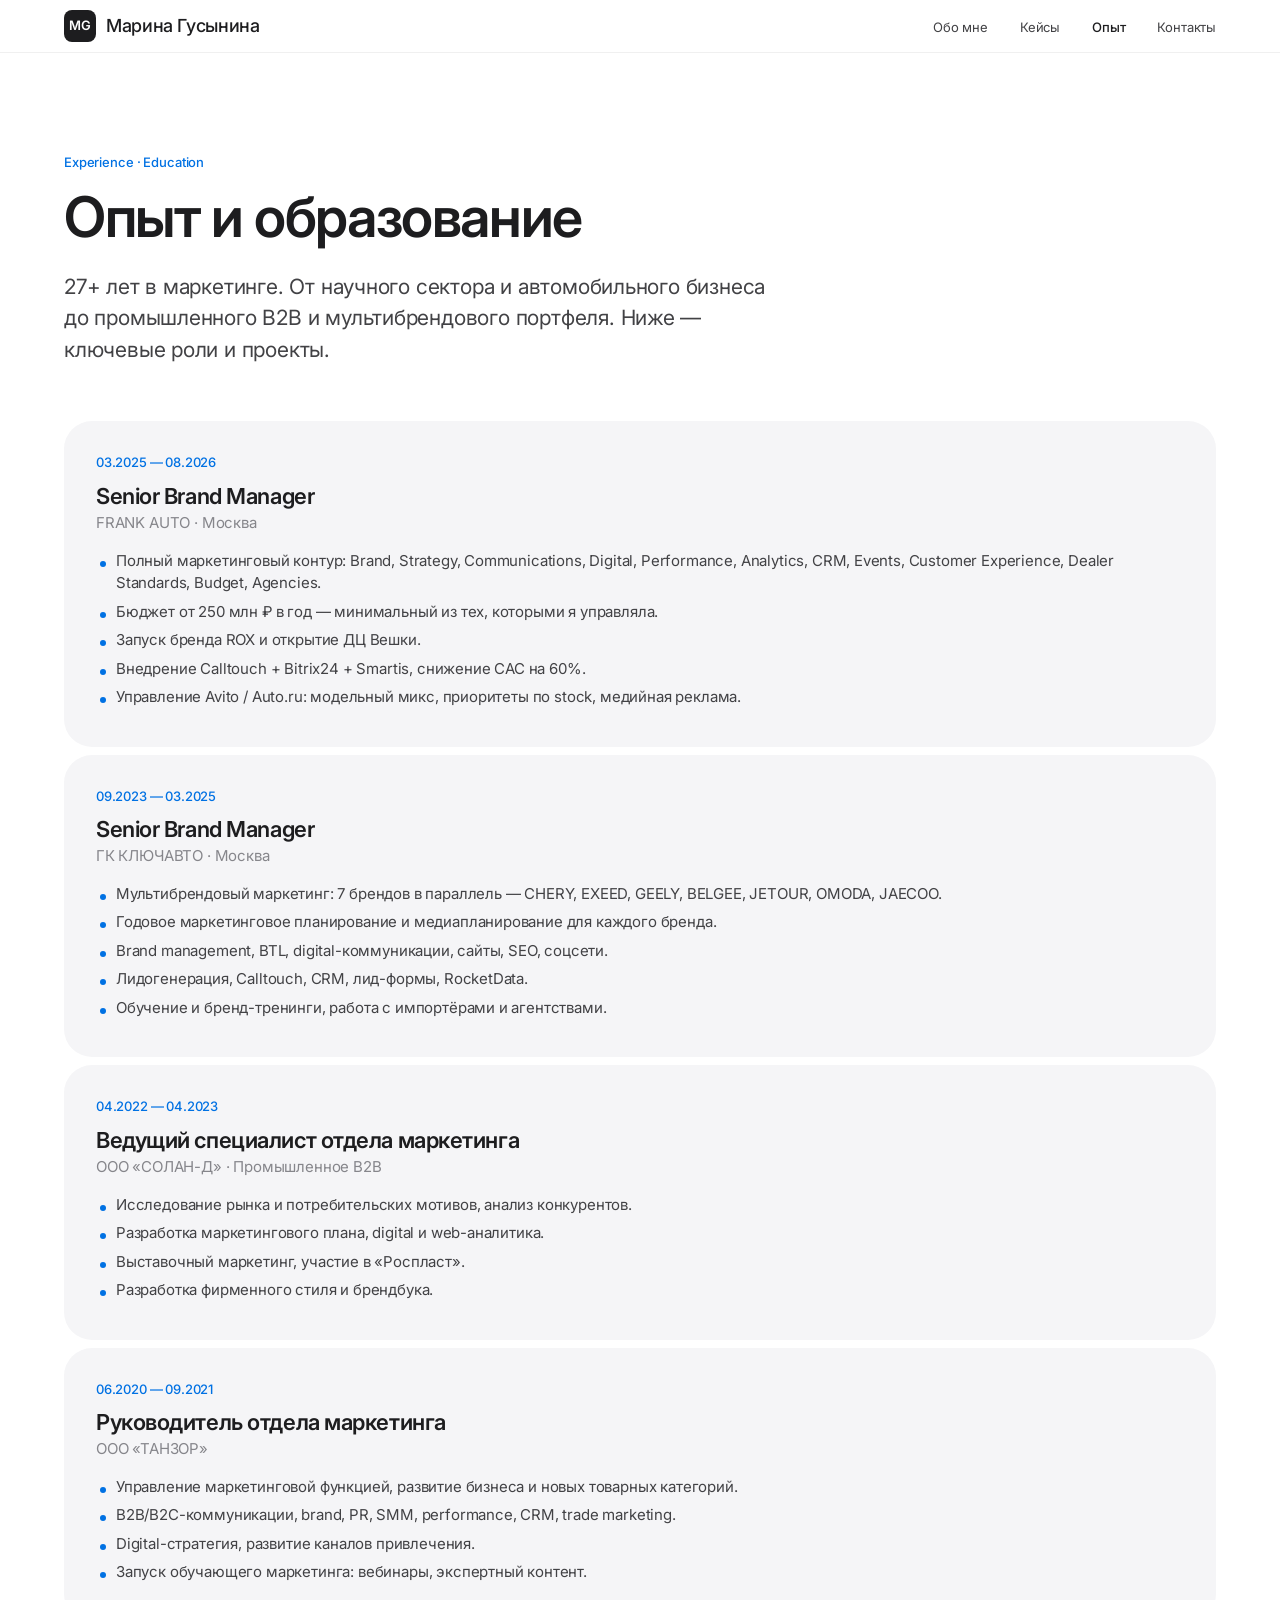
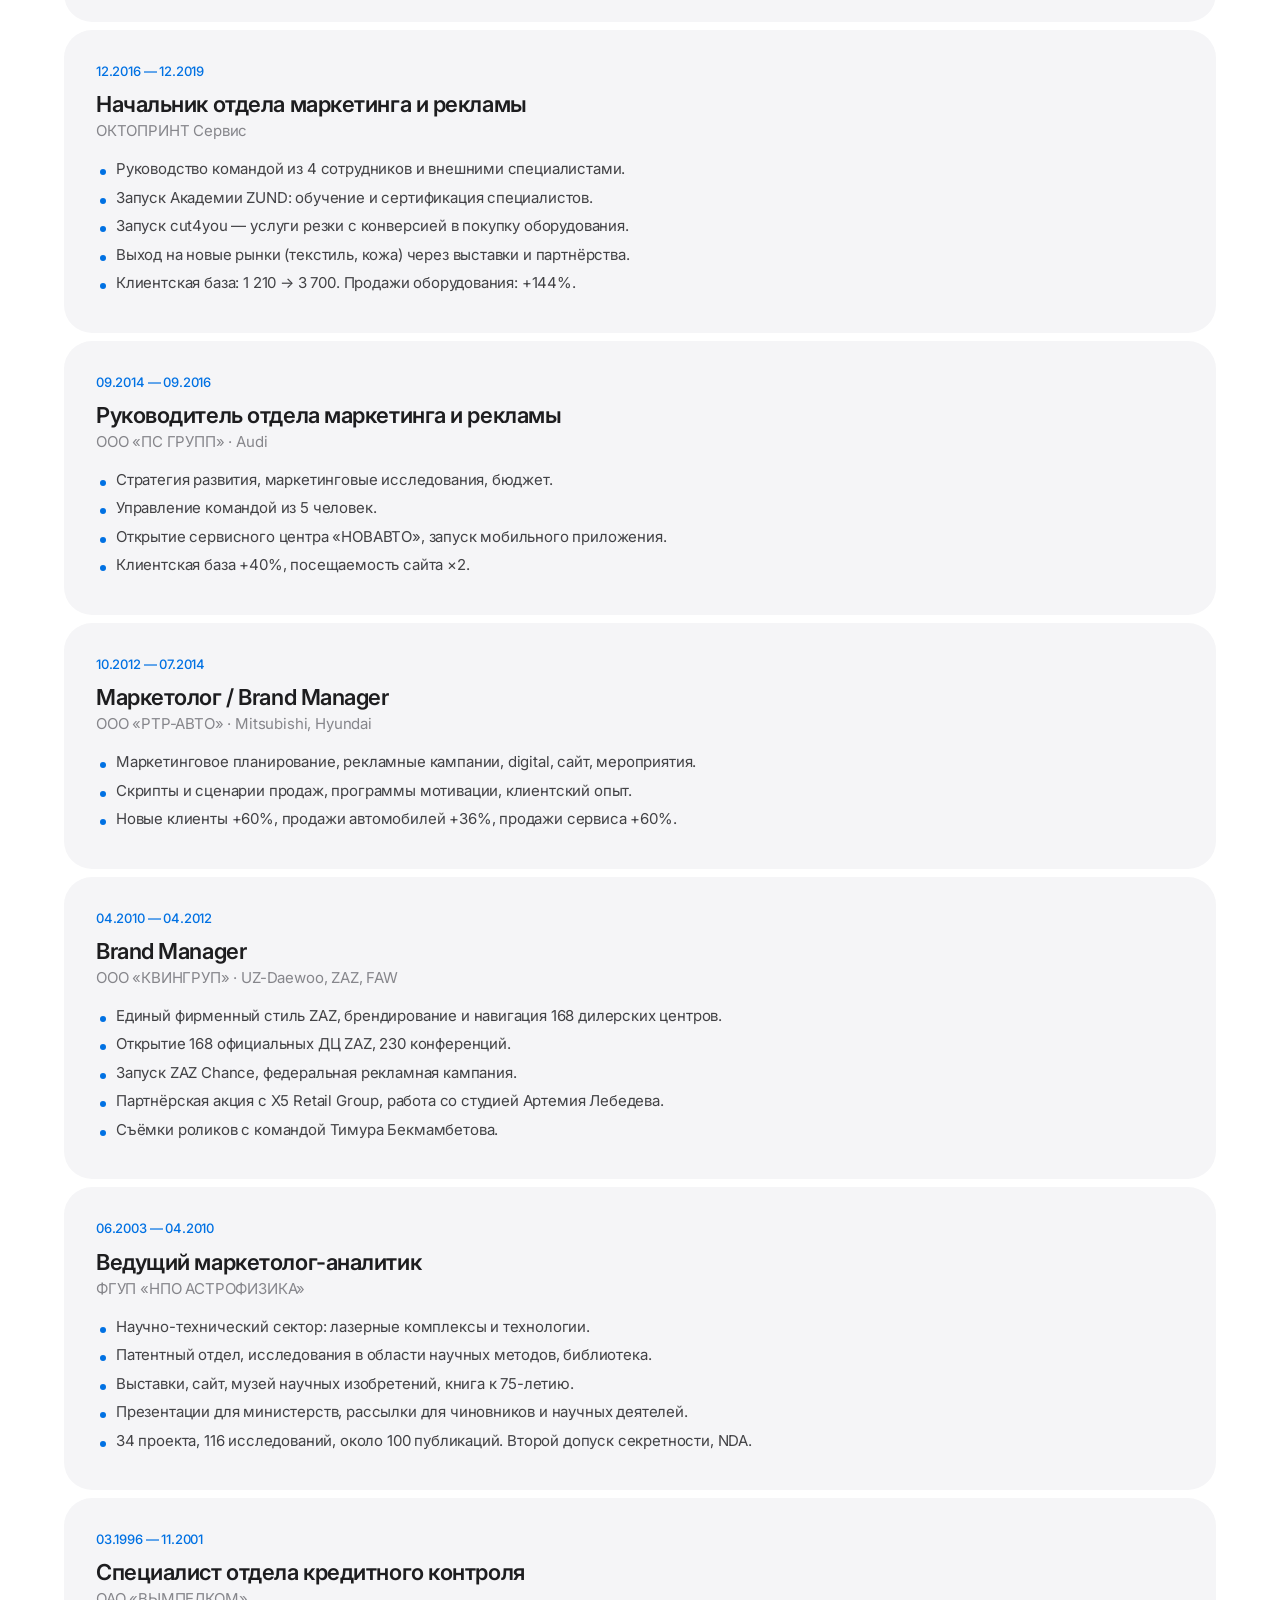
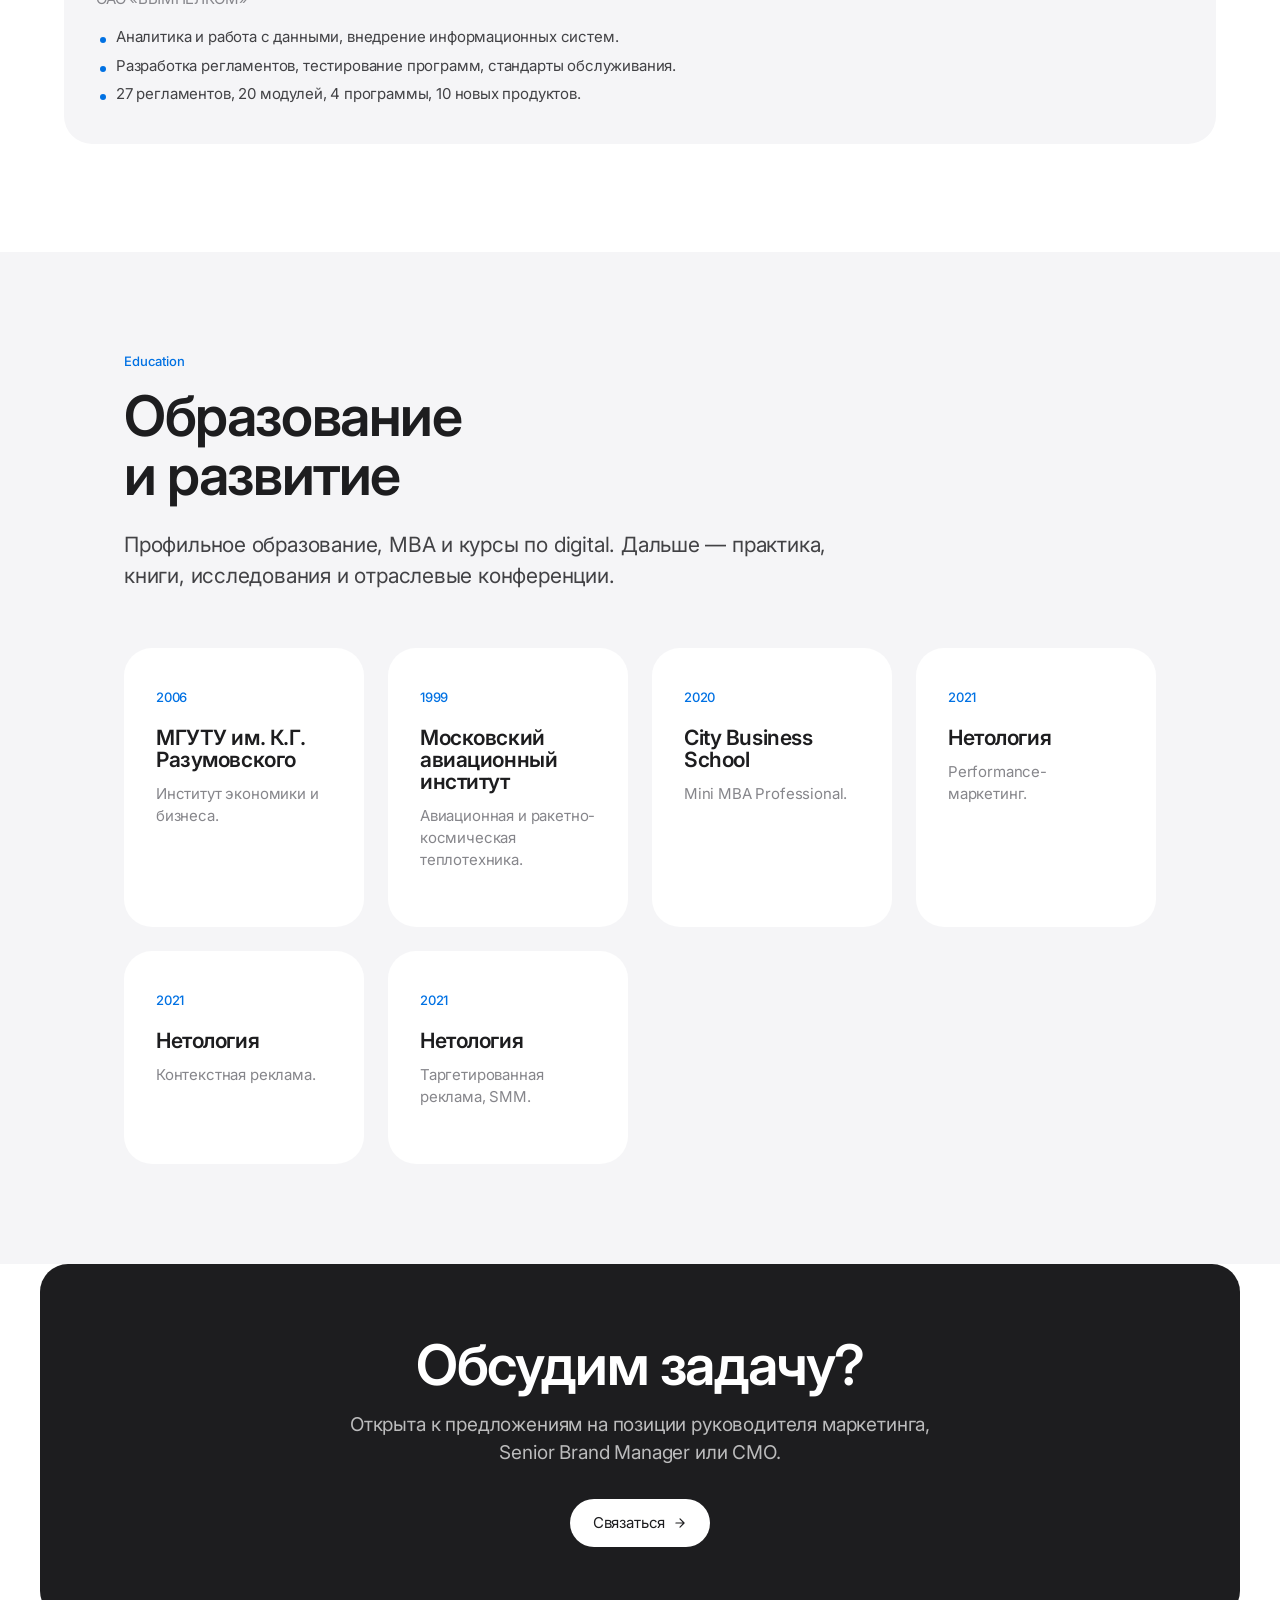
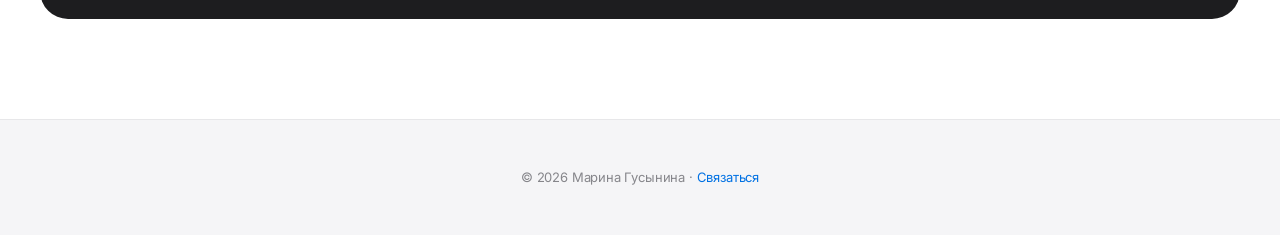
==== about.html @ e2635bc0 "Refactor about.html for improved structure and clarity" ====
<!DOCTYPE html>
<html lang="ru">
<head>
<meta charset="UTF-8">
<meta name="viewport" content="width=device-width, initial-scale=1.0">
<title>Опыт — Марина Гусынина</title>
<meta name="description" content="Опыт и образование Марины Гусыниной: 27+ лет в маркетинге, B2B и B2C, управление бюджетами от 250 млн ₽.">
<link rel="preconnect" href="https://fonts.googleapis.com">
<link rel="preconnect" href="https://fonts.gstatic.com" crossorigin>
<link href="https://fonts.googleapis.com/css2?family=Inter:wght@400;500;600;700&display=swap" rel="stylesheet">
<link rel="stylesheet" href="style.css">
</head>
<body>

<header>
  <nav class="nav">
    <a href="index.html" class="brand">
      <div class="brand-mark">MG</div>
      <div class="brand-name">Марина Гусынина</div>
    </a>
    <button class="burger" aria-label="Меню">
      <span></span><span></span><span></span>
    </button>
    <ul class="nav-links">
      <li><a href="index.html">Обо мне</a></li>
      <li><a href="cases.html">Кейсы</a></li>
      <li><a href="about.html" class="active">Опыт</a></li>
      <li><a href="contacts.html">Контакты</a></li>
    </ul>
  </nav>
</header>

<section class="container-wide">
  <div class="eyebrow">Experience · Education</div>
  <h2>Опыт и образование</h2>
  <p class="lead">27+ лет в маркетинге. От научного сектора и автомобильного бизнеса до промышленного B2B и мультибрендового портфеля. Ниже — ключевые роли и проекты.</p>

  <div class="timeline">

    <div class="job">
      <div class="period">03.2025 — 08.2026</div>
      <h3>Senior Brand Manager</h3>
      <div class="company">FRANK AUTO · Москва</div>
      <ul>
        <li>Полный маркетинговый контур: Brand, Strategy, Communications, Digital, Performance, Analytics, CRM, Events, Customer Experience, Dealer Standards, Budget, Agencies.</li>
        <li>Бюджет от 250 млн ₽ в год — минимальный из тех, которыми я управляла.</li>
        <li>Запуск бренда ROX и открытие ДЦ Вешки.</li>
        <li>Внедрение Calltouch + Bitrix24 + Smartis, снижение CAC на 60%.</li>
        <li>Управление Avito / Auto.ru: модельный микс, приоритеты по stock, медийная реклама.</li>
      </ul>
    </div>

    <div class="job">
      <div class="period">09.2023 — 03.2025</div>
      <h3>Senior Brand Manager</h3>
      <div class="company">ГК КЛЮЧАВТО · Москва</div>
      <ul>
        <li>Мультибрендовый маркетинг: 7 брендов в параллель — CHERY, EXEED, GEELY, BELGEE, JETOUR, OMODA, JAECOO.</li>
        <li>Годовое маркетинговое планирование и медиапланирование для каждого бренда.</li>
        <li>Brand management, BTL, digital-коммуникации, сайты, SEO, соцсети.</li>
        <li>Лидогенерация, Calltouch, CRM, лид-формы, RocketData.</li>
        <li>Обучение и бренд-тренинги, работа с импортёрами и агентствами.</li>
      </ul>
    </div>

    <div class="job">
      <div class="period">04.2022 — 04.2023</div>
      <h3>Ведущий специалист отдела маркетинга</h3>
      <div class="company">ООО «СОЛАН-Д» · Промышленное B2B</div>
      <ul>
        <li>Исследование рынка и потребительских мотивов, анализ конкурентов.</li>
        <li>Разработка маркетингового плана, digital и web-аналитика.</li>
        <li>Выставочный маркетинг, участие в «Роспласт».</li>
        <li>Разработка фирменного стиля и брендбука.</li>
      </ul>
    </div>

    <div class="job">
      <div class="period">06.2020 — 09.2021</div>
      <h3>Руководитель отдела маркетинга</h3>
      <div class="company">ООО «ТАНЗОР»</div>
      <ul>
        <li>Управление маркетинговой функцией, развитие бизнеса и новых товарных категорий.</li>
        <li>B2B/B2C-коммуникации, brand, PR, SMM, performance, CRM, trade marketing.</li>
        <li>Digital-стратегия, развитие каналов привлечения.</li>
        <li>Запуск обучающего маркетинга: вебинары, экспертный контент.</li>
      </ul>
    </div>

    <div class="job">
      <div class="period">12.2016 — 12.2019</div>
      <h3>Начальник отдела маркетинга и рекламы</h3>
      <div class="company">ОКТОПРИНТ Сервис</div>
      <ul>
        <li>Руководство командой из 4 сотрудников и внешними специалистами.</li>
        <li>Запуск Академии ZUND: обучение и сертификация специалистов.</li>
        <li>Запуск cut4you — услуги резки с конверсией в покупку оборудования.</li>
        <li>Выход на новые рынки (текстиль, кожа) через выставки и партнёрства.</li>
        <li>Клиентская база: 1 210 → 3 700. Продажи оборудования: +144%.</li>
      </ul>
    </div>

    <div class="job">
      <div class="period">09.2014 — 09.2016</div>
      <h3>Руководитель отдела маркетинга и рекламы</h3>
      <div class="company">ООО «ПС ГРУПП» · Audi</div>
      <ul>
        <li>Стратегия развития, маркетинговые исследования, бюджет.</li>
        <li>Управление командой из 5 человек.</li>
        <li>Открытие сервисного центра «НОВАВТО», запуск мобильного приложения.</li>
        <li>Клиентская база +40%, посещаемость сайта ×2.</li>
      </ul>
    </div>

    <div class="job">
      <div class="period">10.2012 — 07.2014</div>
      <h3>Маркетолог / Brand Manager</h3>
      <div class="company">ООО «РТР-АВТО» · Mitsubishi, Hyundai</div>
      <ul>
        <li>Маркетинговое планирование, рекламные кампании, digital, сайт, мероприятия.</li>
        <li>Скрипты и сценарии продаж, программы мотивации, клиентский опыт.</li>
        <li>Новые клиенты +60%, продажи автомобилей +36%, продажи сервиса +60%.</li>
      </ul>
    </div>

    <div class="job">
      <div class="period">04.2010 — 04.2012</div>
      <h3>Brand Manager</h3>
      <div class="company">ООО «КВИНГРУП» · UZ-Daewoo, ZAZ, FAW</div>
      <ul>
        <li>Единый фирменный стиль ZAZ, брендирование и навигация 168 дилерских центров.</li>
        <li>Открытие 168 официальных ДЦ ZAZ, 230 конференций.</li>
        <li>Запуск ZAZ Chance, федеральная рекламная кампания.</li>
        <li>Партнёрская акция с X5 Retail Group, работа со студией Артемия Лебедева.</li>
        <li>Съёмки роликов с командой Тимура Бекмамбетова.</li>
      </ul>
    </div>

    <div class="job">
      <div class="period">06.2003 — 04.2010</div>
      <h3>Ведущий маркетолог-аналитик</h3>
      <div class="company">ФГУП «НПО АСТРОФИЗИКА»</div>
      <ul>
        <li>Научно-технический сектор: лазерные комплексы и технологии.</li>
        <li>Патентный отдел, исследования в области научных методов, библиотека.</li>
        <li>Выставки, сайт, музей научных изобретений, книга к 75-летию.</li>
        <li>Презентации для министерств, рассылки для чиновников и научных деятелей.</li>
        <li>34 проекта, 116 исследований, около 100 публикаций. Второй допуск секретности, NDA.</li>
      </ul>
    </div>

    <div class="job">
      <div class="period">03.1996 — 11.2001</div>
      <h3>Специалист отдела кредитного контроля</h3>
      <div class="company">ОАО «ВЫМПЕЛКОМ»</div>
      <ul>
        <li>Аналитика и работа с данными, внедрение информационных систем.</li>
        <li>Разработка регламентов, тестирование программ, стандарты обслуживания.</li>
        <li>27 регламентов, 20 модулей, 4 программы, 10 новых продуктов.</li>
      </ul>
    </div>

  </div>
</section>

<!-- ОБРАЗОВАНИЕ -->
<section class="section-soft">
  <div class="container">
    <div class="eyebrow">Education</div>
    <h2>Образование<br>и развитие</h2>
    <p class="lead">Профильное образование, MBA и курсы по digital. Дальше — практика, книги, исследования и отраслевые конференции.</p>

    <div class="principles" style="margin-top: 56px;">
      <div class="principle">
        <div class="num">2006</div>
        <h3>МГУТУ им. К.Г. Разумовского</h3>
        <p>Институт экономики и бизнеса.</p>
      </div>
      <div class="principle">
        <div class="num">1999</div>
        <h3>Московский авиационный институт</h3>
        <p>Авиационная и ракетно-космическая теплотехника.</p>
      </div>
      <div class="principle">
        <div class="num">2020</div>
        <h3>City Business School</h3>
        <p>Mini MBA Professional.</p>
      </div>
      <div class="principle">
        <div class="num">2021</div>
        <h3>Нетология</h3>
        <p>Performance-маркетинг.</p>
      </div>
      <div class="principle">
        <div class="num">2021</div>
        <h3>Нетология</h3>
        <p>Контекстная реклама.</p>
      </div>
      <div class="principle">
        <div class="num">2021</div>
        <h3>Нетология</h3>
        <p>Таргетированная реклама, SMM.</p>
      </div>
    </div>
  </div>
</section>

<!-- CTA -->
<div style="padding: 0 24px;">
  <div class="cta-banner">
    <h2>Обсудим задачу?</h2>
    <p>Открыта к предложениям на позиции руководителя маркетинга, Senior Brand Manager или CMO.</p>
    <a href="contacts.html" class="btn btn-primary">
      Связаться
      <svg width="14" height="14" viewBox="0 0 24 24" fill="none" stroke="currentColor" stroke-width="2" stroke-linecap="round" stroke-linejoin="round"><path d="M5 12h14M12 5l7 7-7 7"/></svg>
    </a>
  </div>
</div>

<footer style="margin-top: 100px;">
  © 2026 Марина Гусынина · <a href="contacts.html">Связаться</a>
</footer>

<script src="script.js"></script>
</body>
</html>
---- style.css ----
/* ===== RESET ===== */
*, *::before, *::after { margin: 0; padding: 0; box-sizing: border-box; }

:root {
  --bg: #ffffff;
  --bg-soft: #f5f5f7;
  --bg-dark: #1d1d1f;
  --text: #1d1d1f;
  --text-soft: #424245;
  --muted: #86868b;
  --line: #d2d2d7;
  --accent: #0071e3;
  --accent-hover: #0077ed;
  --radius: 18px;
  --radius-lg: 28px;
  --max: 1080px;
  --ease: cubic-bezier(.4, 0, .2, 1);
}

html { scroll-behavior: smooth; scroll-padding-top: 90px; }

body {
  font-family: 'Inter', -apple-system, BlinkMacSystemFont, 'SF Pro Display', 'Helvetica Neue', Arial, sans-serif;
  background: var(--bg);
  color: var(--text);
  line-height: 1.47;
  font-size: 17px;
  -webkit-font-smoothing: antialiased;
  text-rendering: optimizeLegibility;
  letter-spacing: -0.01em;
}

a { color: inherit; text-decoration: none; transition: color .2s var(--ease); }
img { max-width: 100%; display: block; }
button { font: inherit; cursor: pointer; border: none; background: none; color: inherit; }

/* ===== ТИПОГРАФИКА ===== */
h1, h2, h3, h4 { font-weight: 600; line-height: 1.05; letter-spacing: -0.025em; }
h1 { font-size: clamp(48px, 7vw, 96px); font-weight: 600; }
h2 { font-size: clamp(32px, 4.5vw, 56px); font-weight: 600; margin-bottom: 24px; }
h3 { font-size: 24px; font-weight: 600; margin-bottom: 8px; letter-spacing: -0.02em; }
h4 { font-size: 12px; letter-spacing: .12em; text-transform: uppercase; color: var(--accent); font-weight: 500; }

.eyebrow {
  font-size: 13px; letter-spacing: -0.01em;
  color: var(--accent); margin-bottom: 16px; font-weight: 500;
}

.lead {
  font-size: 21px; line-height: 1.5; color: var(--text-soft);
  max-width: 720px; font-weight: 400; letter-spacing: -0.01em;
}

p { color: var(--muted); margin-bottom: 16px; font-size: 17px; }
strong { color: var(--text); font-weight: 600; }

/* ===== ЛЕЙАУТ ===== */
.container { max-width: var(--max); margin: 0 auto; padding: 100px 24px; }
.container-wide { max-width: 1200px; margin: 0 auto; padding: 100px 24px; }

/* ===== HEADER ===== */
header {
  position: sticky; top: 0; z-index: 100;
  background: rgba(255, 255, 255, 0.82);
  backdrop-filter: saturate(180%) blur(20px);
  -webkit-backdrop-filter: saturate(180%) blur(20px);
  border-bottom: 1px solid rgba(0, 0, 0, 0.06);
}
.nav {
  max-width: 1200px; margin: 0 auto;
  padding: 0 24px; height: 52px;
  display: flex; justify-content: space-between; align-items: center;
  gap: 24px;
}
.brand {
  display: flex; align-items: center; gap: 10px;
  font-size: 18px; font-weight: 500; letter-spacing: -0.02em;
}
.brand-mark {
  width: 32px; height: 32px;
  background: var(--text); color: #fff;
  border-radius: 8px;
  display: grid; place-items: center;
  font-size: 13px; font-weight: 600;
}
.brand-name { color: var(--text); }

.nav-links { display: flex; gap: 32px; list-style: none; align-items: center; }
.nav-links a {
  font-size: 13px; font-weight: 400;
  color: var(--text-soft);
  transition: color .2s var(--ease);
}
.nav-links a:hover { color: var(--accent); }
.nav-links a.active { color: var(--text); font-weight: 500; }

.burger { display: none; width: 40px; height: 40px; position: relative; z-index: 110; }
.burger span {
  display: block; position: absolute; left: 10px; right: 10px;
  height: 1.5px; background: var(--text); transition: .3s var(--ease);
}
.burger span:nth-child(1) { top: 15px; }
.burger span:nth-child(2) { top: 21px; }
.burger span:nth-child(3) { top: 27px; }
.burger.open span:nth-child(1) { top: 21px; transform: rotate(45deg); }
.burger.open span:nth-child(2) { opacity: 0; }
.burger.open span:nth-child(3) { top: 21px; transform: rotate(-45deg); }

/* ===== HERO ===== */
.hero {
  padding: 120px 24px 80px;
  max-width: var(--max); margin: 0 auto;
  text-align: center;
}
.hero-tagline {
  font-size: 13px; letter-spacing: -0.01em; color: var(--muted);
  margin-bottom: 32px;
}
.hero h1 { margin-bottom: 32px; letter-spacing: -0.03em; }
.hero h1 .accent { color: var(--accent); }
.hero-role {
  font-size: clamp(19px, 2.2vw, 24px);
  color: var(--text-soft);
  max-width: 720px; margin: 0 auto 48px;
  line-height: 1.42; letter-spacing: -0.015em;
}
.hero-actions {
  display: flex; gap: 20px; flex-wrap: wrap; justify-content: center;
}

/* ===== BUTTONS ===== */
.btn {
  display: inline-flex; align-items: center; gap: 8px;
  padding: 12px 22px;
  font-size: 15px; font-weight: 400;
  border-radius: 980px;
  transition: all .25s var(--ease);
  cursor: pointer;
  border: 1px solid transparent;
}
.btn-primary { background: var(--accent); color: #fff; }
.btn-primary:hover { background: var(--accent-hover); }
.btn-ghost { background: transparent; color: var(--accent); }
.btn-ghost:hover { text-decoration: underline; }
.btn-outline { background: transparent; color: var(--text); border-color: var(--line); }
.btn-outline:hover { border-color: var(--text); }
.btn svg { transition: transform .25s var(--ease); }
.btn:hover svg { transform: translateX(3px); }

/* ===== SECTION ===== */
.section-soft { background: var(--bg-soft); padding: 100px 0; }
.section-soft .container,
.section-soft .container-wide { padding-top: 0; padding-bottom: 0; }

/* ===== STATS ===== */
.stats {
  display: grid;
  grid-template-columns: repeat(auto-fit, minmax(200px, 1fr));
  gap: 24px;
  margin-top: 64px;
}
.stat {
  background: var(--bg-soft);
  border-radius: var(--radius-lg);
  padding: 40px 32px;
  transition: transform .3s var(--ease);
}
.section-soft .stat { background: #ffffff; }
.stat:hover { transform: translateY(-4px); }
.stat .num {
  font-size: clamp(36px, 4.5vw, 52px);
  font-weight: 600;
  color: var(--text);
  letter-spacing: -0.035em;
  line-height: 1;
  margin-bottom: 10px;
}
.stat .num.accent { color: var(--accent); }
.stat .label { font-size: 14px; color: var(--muted); line-height: 1.45; }

/* ===== TAGS ===== */
.tags { display: flex; flex-wrap: wrap; gap: 10px; margin: 40px 0 0; }
.tag {
  font-size: 13px; padding: 8px 16px;
  background: var(--bg-soft);
  border-radius: 980px;
  color: var(--text-soft);
  transition: all .2s var(--ease);
}
.tag:hover { background: var(--text); color: #fff; }

/* ===== CASES ===== */
.cases-grid {
  display: grid;
  grid-template-columns: repeat(auto-fit, minmax(340px, 1fr));
  gap: 28px;
  margin-top: 56px;
}
.case-card {
  background: var(--bg-soft);
  border-radius: var(--radius-lg);
  padding: 40px;
  transition: all .35s var(--ease);
  display: flex; flex-direction: column;
  color: inherit;
}
.case-card:hover {
  transform: translateY(-6px);
  box-shadow: 0 20px 40px rgba(0, 0, 0, 0.08);
}
.case-num {
  font-size: 13px; letter-spacing: -0.01em;
  color: var(--accent); margin-bottom: 16px; font-weight: 500;
}
.case-card h3 { margin-bottom: 12px; font-size: 26px; line-height: 1.2; }
.case-card p { font-size: 16px; margin-bottom: 24px; }
.case-metric {
  margin: 24px 0 0;
  padding-top: 24px;
  border-top: 1px solid rgba(0, 0, 0, 0.08);
}
.case-metric .value {
  font-size: 34px; font-weight: 600;
  color: var(--accent);
  letter-spacing: -0.03em;
  line-height: 1.1;
}
.case-metric .desc { font-size: 14px; color: var(--muted); margin-top: 6px; }

/* ===== GALLERY ===== */
.gallery {
  display: grid;
  grid-template-columns: repeat(auto-fill, minmax(180px, 1fr));
  gap: 12px;
  margin: 24px 0;
}
.gallery img {
  width: 100%; height: 170px; object-fit: cover;
  border-radius: 14px; cursor: pointer;
  transition: all .3s var(--ease);
}
.gallery img:hover { transform: scale(1.02); }
.img-placeholder {
  width: 100%; height: 170px;
  background: rgba(0, 0, 0, 0.04);
  border-radius: 14px;
  display: grid; place-items: center;
  color: var(--muted); font-size: 13px;
  text-align: center; padding: 16px;
}

/* ===== TABLE ===== */
.table-wrap { overflow-x: auto; -webkit-overflow-scrolling: touch; }
table {
  width: 100%; border-collapse: collapse;
  margin: 24px 0; font-size: 15px;
  background: #fff;
  border-radius: 14px;
  overflow: hidden;
}
th, td {
  text-align: left; padding: 16px 20px;
  border-bottom: 1px solid rgba(0, 0, 0, 0.06);
}
th {
  color: var(--text); font-size: 13px; font-weight: 600;
  background: rgba(0, 0, 0, 0.02);
}
td { color: var(--text-soft); }
tr:last-child td { border-bottom: none; }
tr:hover td { background: rgba(0, 113, 227, 0.04); }

/* ===== TIMELINE ===== */
.timeline { margin-top: 56px; }
.job {
  margin-bottom: 8px;
  padding: 32px;
  background: var(--bg-soft);
  border-radius: var(--radius-lg);
  transition: all .3s var(--ease);
}
.job:hover { background: #ebebf0; }
.job .period {
  font-size: 13px; color: var(--accent);
  margin-bottom: 12px; font-weight: 500;
}
.job h3 { font-size: 22px; margin-bottom: 4px; }
.job .company { color: var(--muted); font-size: 15px; margin-bottom: 16px; }
.job ul { list-style: none; }
.job li {
  color: var(--text-soft); font-size: 15px;
  padding-left: 20px; position: relative;
  margin-bottom: 6px; line-height: 1.5;
}
.job li::before {
  content: ''; position: absolute;
  left: 4px; top: 11px;
  width: 6px; height: 6px;
  background: var(--accent); border-radius: 50%;
}

/* ===== PRINCIPLES ===== */
.principles {
  display: grid;
  grid-template-columns: repeat(auto-fit, minmax(240px, 1fr));
  gap: 24px;
  margin-top: 56px;
}
.principle {
  background: var(--bg-soft);
  border-radius: var(--radius-lg);
  padding: 40px 32px;
}
.section-soft .principle { background: #fff; }
.principle .num {
  font-size: 13px; color: var(--accent);
  font-weight: 500; margin-bottom: 20px;
}
.principle h3 { font-size: 21px; margin-bottom: 12px; }
.principle p { font-size: 15px; }

/* ===== CONTACTS ===== */
.contact-grid {
  display: grid;
  grid-template-columns: repeat(auto-fit, minmax(240px, 1fr));
  gap: 20px;
  margin-top: 56px;
}
.contact-card {
  background: var(--bg-soft);
  border-radius: var(--radius-lg);
  padding: 36px;
  transition: all .3s var(--ease);
}
.contact-card:hover { background: #ebebf0; }
.contact-card .label { font-size: 13px; color: var(--muted); margin-bottom: 12px; }
.contact-card .value {
  font-size: 21px; color: var(--text); font-weight: 500;
  letter-spacing: -0.015em;
  word-break: break-word;
}
.contact-card a:hover { color: var(--accent); }

/* ===== CTA ===== */
.cta-banner {
  background: var(--bg-dark);
  color: #fff;
  border-radius: var(--radius-lg);
  padding: 72px 48px;
  text-align: center;
  margin: 0 auto;
  max-width: 1200px;
}
.cta-banner h2 { color: #fff; margin-bottom: 16px; }
.cta-banner p {
  color: rgba(255,255,255,0.7); font-size: 19px;
  margin-bottom: 32px; max-width: 600px;
  margin-left: auto; margin-right: auto;
}
.cta-banner .btn-primary { background: #fff; color: var(--text); }
.cta-banner .btn-primary:hover { background: rgba(255,255,255,0.9); }

/* ===== FOOTER ===== */
footer {
  background: var(--bg-soft);
  padding: 48px 24px;
  text-align: center;
  color: var(--muted);
  font-size: 13px;
  border-top: 1px solid rgba(0,0,0,0.06);
}
footer a { color: var(--accent); }
footer a:hover { text-decoration: underline; }

/* ===== LIGHTBOX ===== */
.lightbox {
  display: none; position: fixed; inset: 0;
  background: rgba(255, 255, 255, 0.96);
  backdrop-filter: blur(20px);
  z-index: 999;
  align-items: center; justify-content: center;
  padding: 60px 40px;
  opacity: 0; transition: opacity .25s var(--ease);
}
.lightbox.open { display: flex; opacity: 1; }
.lightbox img {
  max-width: 100%; max-height: 100%;
  border-radius: 14px;
  box-shadow: 0 30px 60px rgba(0,0,0,0.15);
  animation: lbIn .35s var(--ease);
}
@keyframes lbIn { from { opacity: 0; transform: scale(.96); } to { opacity: 1; transform: none; } }

.lb-close {
  position: absolute; top: 24px; right: 32px;
  font-size: 36px; color: var(--text); cursor: pointer;
  line-height: 1; font-weight: 300;
  width: 48px; height: 48px;
  display: grid; place-items: center;
  border-radius: 50%;
  transition: background .2s;
}
.lb-close:hover { background: rgba(0,0,0,0.06); }

.lb-nav {
  position: absolute; top: 50%; transform: translateY(-50%);
  width: 48px; height: 48px; border-radius: 50%;
  background: rgba(0,0,0,0.05);
  color: var(--text);
  display: grid; place-items: center;
  font-size: 22px; cursor: pointer;
  transition: all .2s;
}
.lb-nav:hover { background: rgba(0,0,0,0.1); }
.lb-prev { left: 24px; }
.lb-next { right: 24px; }

.lb-counter {
  position: absolute; bottom: 24px; left: 50%;
  transform: translateX(-50%);
  color: var(--muted); font-size: 14px;
}

/* ===== BACK TO TOP ===== */
.to-top {
  position: fixed; bottom: 32px; right: 32px;
  width: 48px; height: 48px; border-radius: 50%;
  background: var(--text); color: #fff;
  display: grid; place-items: center;
  opacity: 0; pointer-events: none;
  transition: all .3s var(--ease);
  z-index: 90;
  box-shadow: 0 4px 16px rgba(0,0,0,0.12);
}
.to-top.show { opacity: 1; pointer-events: auto; }
.to-top:hover { transform: translateY(-4px); }

/* ===== ANIMATIONS ===== */
.reveal { opacity: 0; transform: translateY(20px); transition: all .9s var(--ease); }
.reveal.visible { opacity: 1; transform: none; }

/* ===== RESPONSIVE ===== */
@media (max-width: 1024px) {
  .container, .container-wide { padding: 72px 24px; }
  .hero { padding: 96px 24px 64px; }
  .section-soft { padding: 72px 0; }
}

@media (max-width: 768px) {
  .hero { padding-top: 72px; padding-bottom: 48px; }
  .brand-name { display: none; }
  .burger { display: block; }

  .nav-links {
    position: fixed; inset: 0;
    background: rgba(255, 255, 255, 0.98);
    backdrop-filter: blur(20px);
    flex-direction: column; justify-content: center;
    gap: 32px;
    transform: translateX(100%);
    transition: transform .4s var(--ease);
    z-index: 105;
  }
  .nav-links.open { transform: none; }
  .nav-links a { font-size: 22px; }

  .stats { grid-template-columns: 1fr; }
  .stat { padding: 32px 28px; }

  .case-card { padding: 28px; }
  .case-card h3 { font-size: 22px; }
  .gallery { grid-template-columns: repeat(2, 1fr); }
  .gallery img, .img-placeholder { height: 140px; }

  .job { padding: 24px; }
  .job h3 { font-size: 19px; }

  .cta-banner { padding: 48px 28px; border-radius: 20px; }

  .lb-prev { left: 12px; }
  .lb-next { right: 12px; }
  .lb-nav { width: 40px; height: 40px; }
  .to-top { bottom: 20px; right: 20px; width: 44px; height: 44px; }

  .lead { font-size: 19px; }
}

@media (max-width: 480px) {
  .btn { padding: 11px 20px; font-size: 14px; }
  .hero-actions { flex-direction: column; align-items: stretch; }
  .hero-actions .btn { justify-content: center; }
}
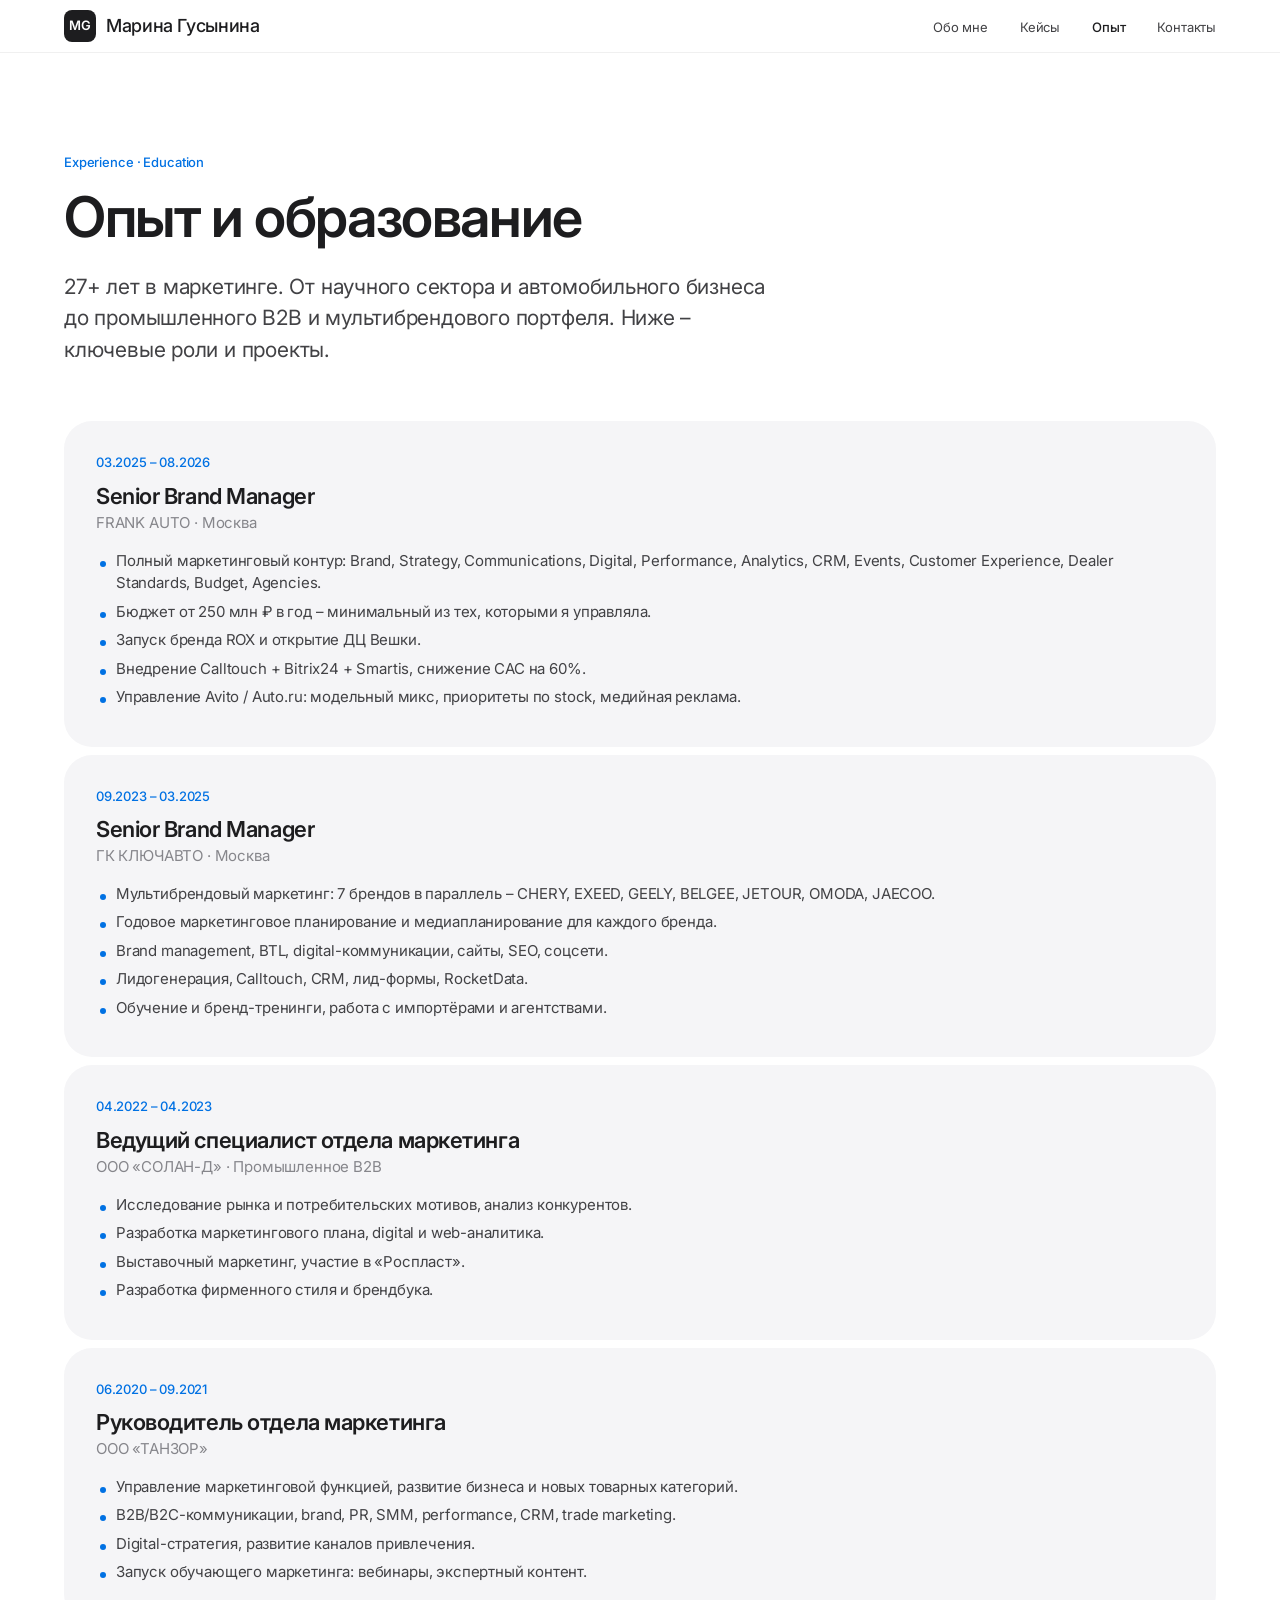
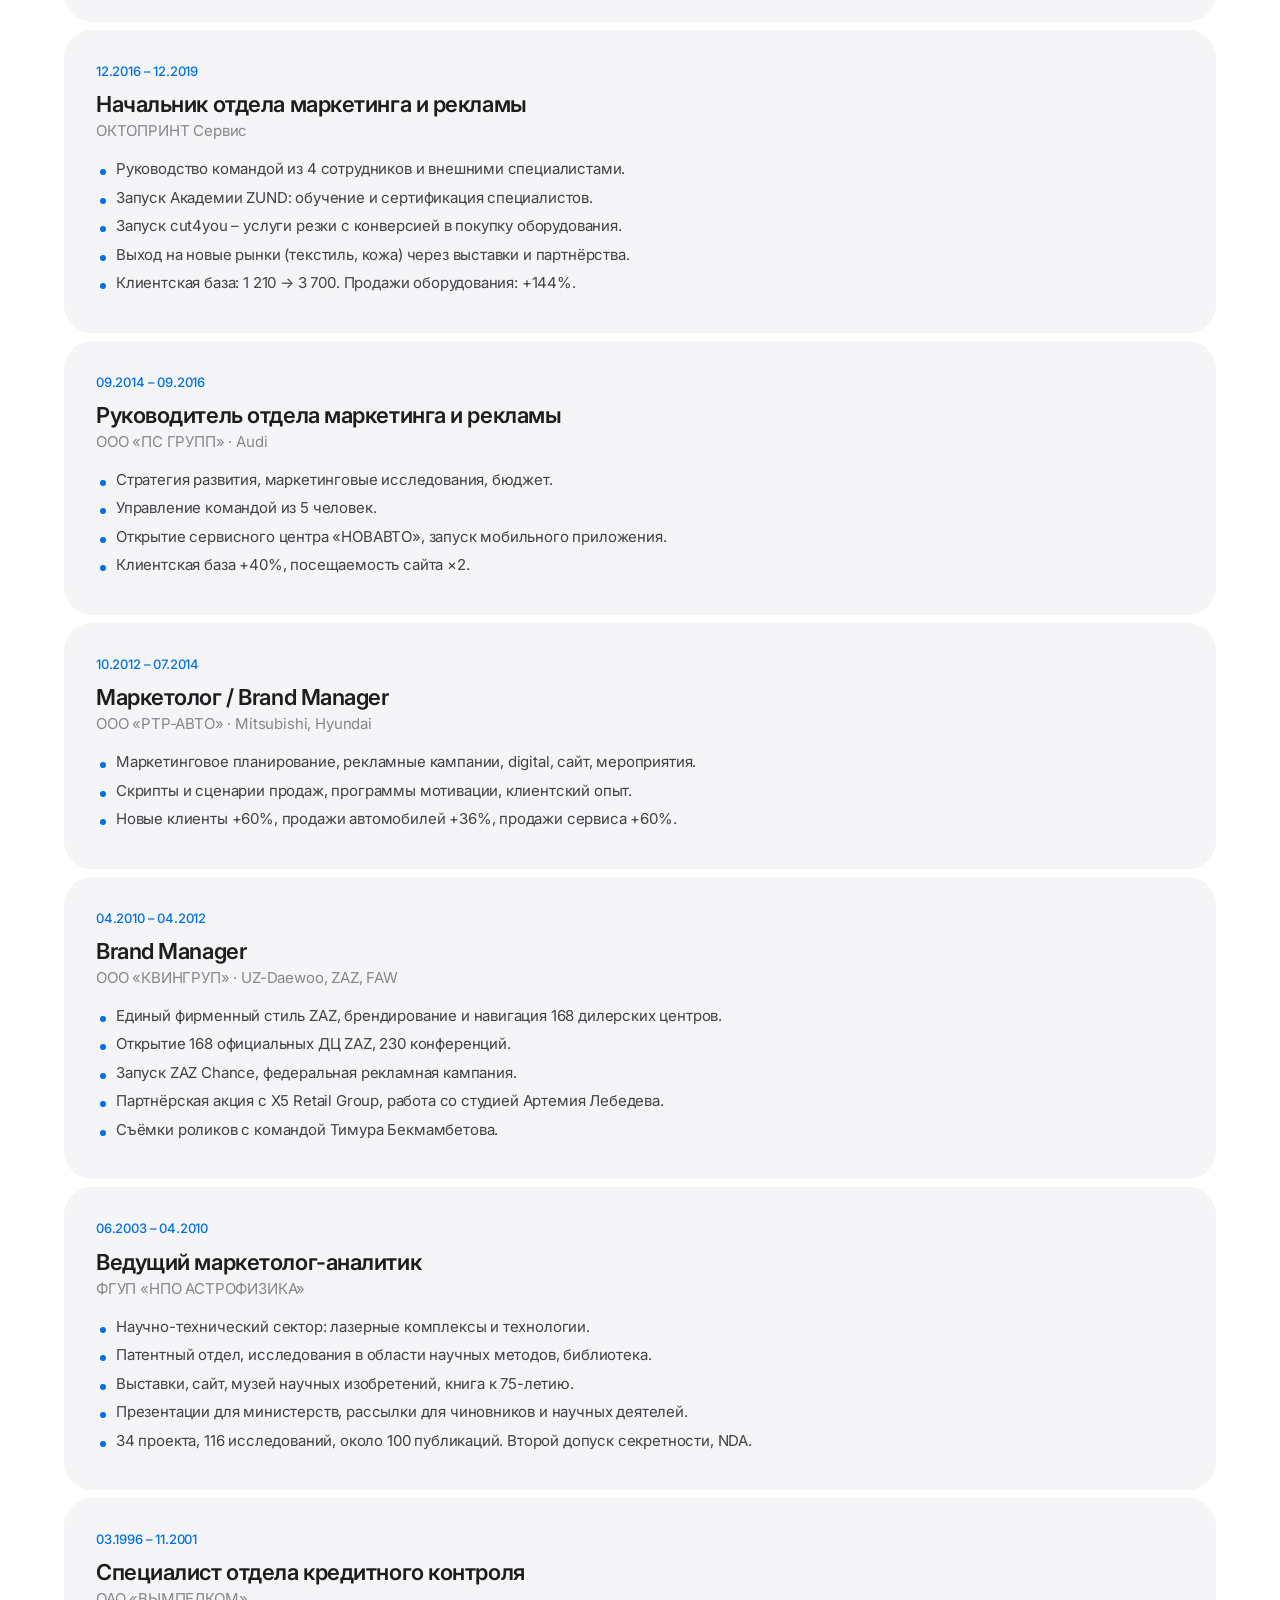
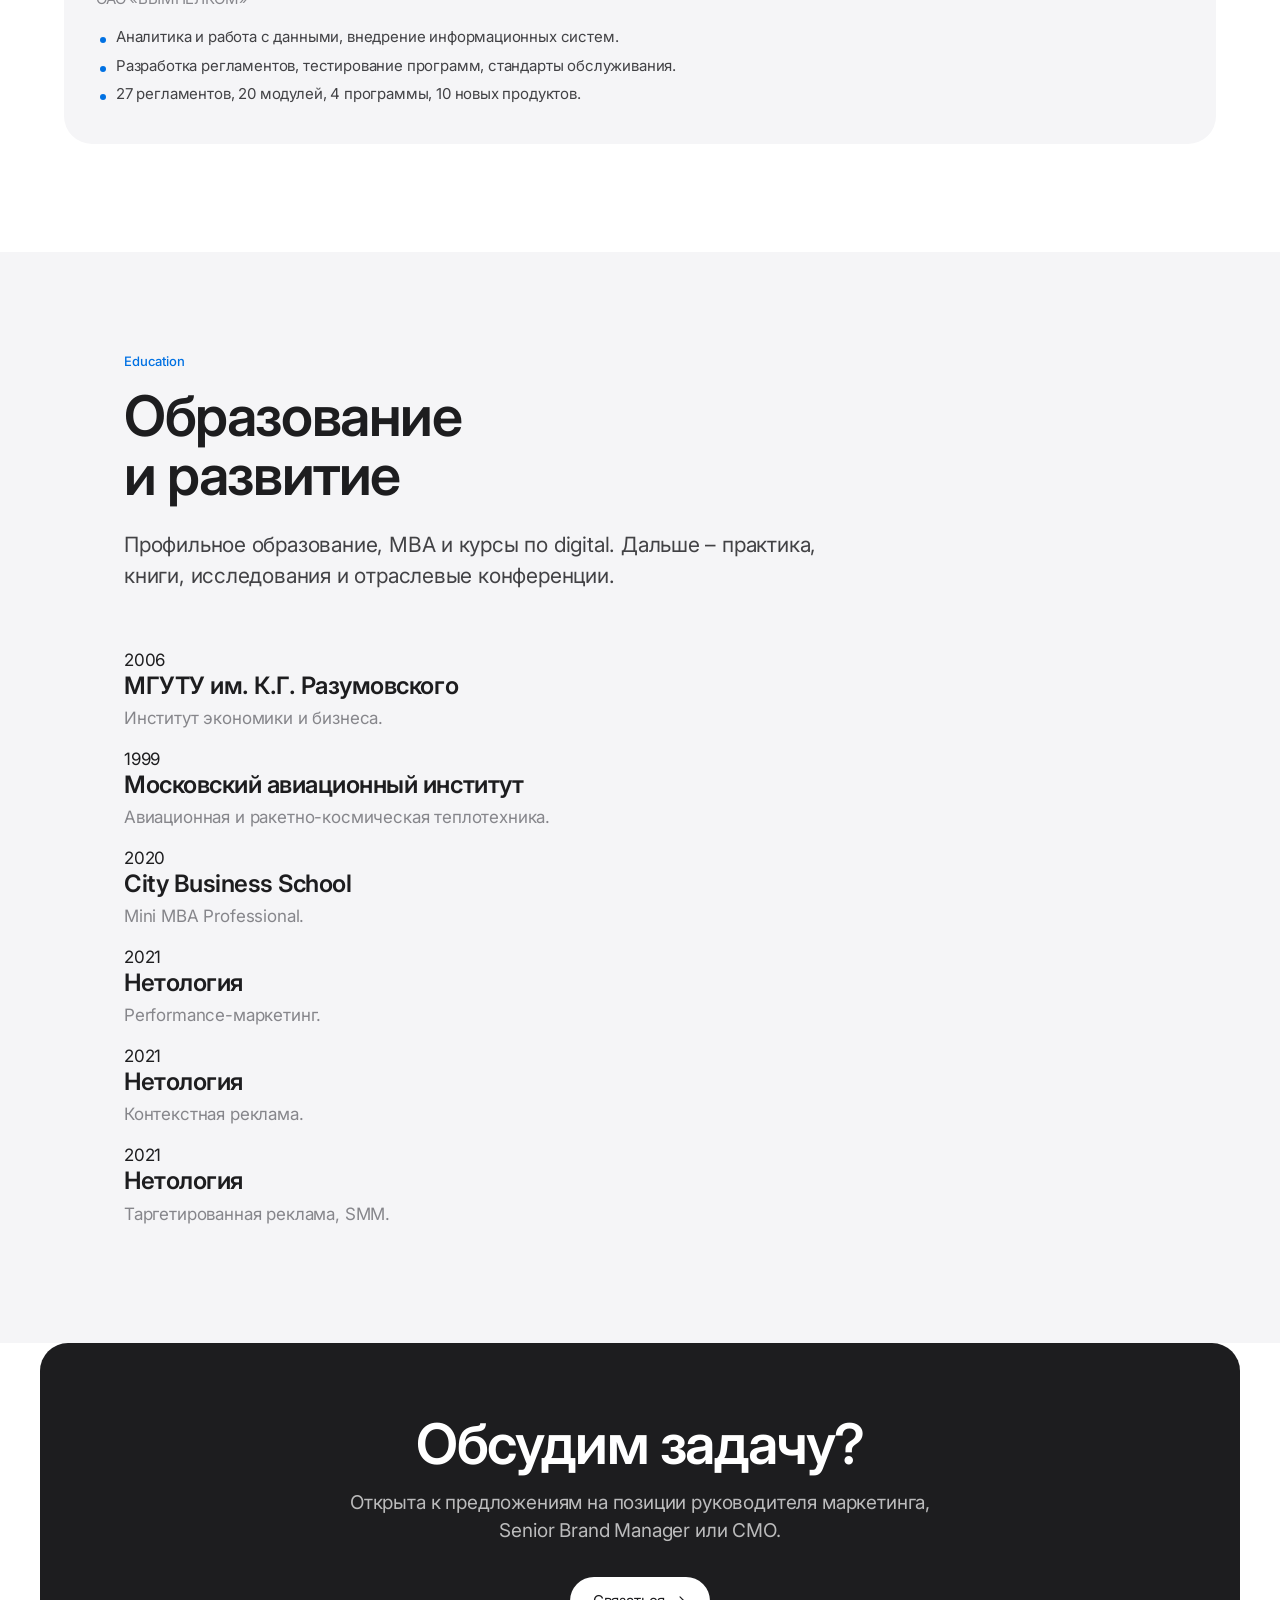
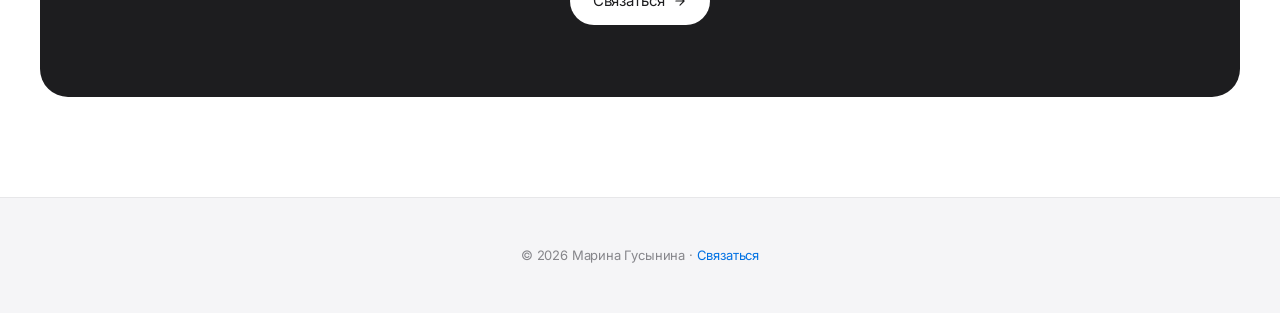
==== commit a1b63789: "Update about.html" ====
--- a/about.html
+++ b/about.html
@@ -3,7 +3,7 @@
 <head>
 <meta charset="UTF-8">
 <meta name="viewport" content="width=device-width, initial-scale=1.0">
-<title>Опыт — Марина Гусынина</title>
+<title>Опыт – Марина Гусынина, Head of Marketing &amp; Brand</title>
 <meta name="description" content="Опыт и образование Марины Гусыниной: 27+ лет в маркетинге, B2B и B2C, управление бюджетами от 250 млн ₽.">
 <link rel="preconnect" href="https://fonts.googleapis.com">
 <link rel="preconnect" href="https://fonts.gstatic.com" crossorigin>
@@ -33,17 +33,17 @@
 <section class="container-wide">
   <div class="eyebrow">Experience · Education</div>
   <h2>Опыт и образование</h2>
-  <p class="lead">27+ лет в маркетинге. От научного сектора и автомобильного бизнеса до промышленного B2B и мультибрендового портфеля. Ниже — ключевые роли и проекты.</p>
+  <p class="lead">27+ лет в маркетинге. От научного сектора и автомобильного бизнеса до промышленного B2B и мультибрендового портфеля. Ниже – ключевые роли и проекты.</p>
 
   <div class="timeline">
 
     <div class="job">
-      <div class="period">03.2025 — 08.2026</div>
+      <div class="period">03.2025 – 08.2026</div>
       <h3>Senior Brand Manager</h3>
       <div class="company">FRANK AUTO · Москва</div>
       <ul>
         <li>Полный маркетинговый контур: Brand, Strategy, Communications, Digital, Performance, Analytics, CRM, Events, Customer Experience, Dealer Standards, Budget, Agencies.</li>
-        <li>Бюджет от 250 млн ₽ в год — минимальный из тех, которыми я управляла.</li>
+        <li>Бюджет от 250 млн ₽ в год – минимальный из тех, которыми я управляла.</li>
         <li>Запуск бренда ROX и открытие ДЦ Вешки.</li>
         <li>Внедрение Calltouch + Bitrix24 + Smartis, снижение CAC на 60%.</li>
         <li>Управление Avito / Auto.ru: модельный микс, приоритеты по stock, медийная реклама.</li>
@@ -51,11 +51,11 @@
     </div>
 
     <div class="job">
-      <div class="period">09.2023 — 03.2025</div>
+      <div class="period">09.2023 – 03.2025</div>
       <h3>Senior Brand Manager</h3>
       <div class="company">ГК КЛЮЧАВТО · Москва</div>
       <ul>
-        <li>Мультибрендовый маркетинг: 7 брендов в параллель — CHERY, EXEED, GEELY, BELGEE, JETOUR, OMODA, JAECOO.</li>
+        <li>Мультибрендовый маркетинг: 7 брендов в параллель – CHERY, EXEED, GEELY, BELGEE, JETOUR, OMODA, JAECOO.</li>
         <li>Годовое маркетинговое планирование и медиапланирование для каждого бренда.</li>
         <li>Brand management, BTL, digital-коммуникации, сайты, SEO, соцсети.</li>
         <li>Лидогенерация, Calltouch, CRM, лид-формы, RocketData.</li>
@@ -64,7 +64,7 @@
     </div>
 
     <div class="job">
-      <div class="period">04.2022 — 04.2023</div>
+      <div class="period">04.2022 – 04.2023</div>
       <h3>Ведущий специалист отдела маркетинга</h3>
       <div class="company">ООО «СОЛАН-Д» · Промышленное B2B</div>
       <ul>
@@ -76,7 +76,7 @@
     </div>
 
     <div class="job">
-      <div class="period">06.2020 — 09.2021</div>
+      <div class="period">06.2020 – 09.2021</div>
       <h3>Руководитель отдела маркетинга</h3>
       <div class="company">ООО «ТАНЗОР»</div>
       <ul>
@@ -88,20 +88,20 @@
     </div>
 
     <div class="job">
-      <div class="period">12.2016 — 12.2019</div>
+      <div class="period">12.2016 – 12.2019</div>
       <h3>Начальник отдела маркетинга и рекламы</h3>
       <div class="company">ОКТОПРИНТ Сервис</div>
       <ul>
         <li>Руководство командой из 4 сотрудников и внешними специалистами.</li>
         <li>Запуск Академии ZUND: обучение и сертификация специалистов.</li>
-        <li>Запуск cut4you — услуги резки с конверсией в покупку оборудования.</li>
+        <li>Запуск cut4you – услуги резки с конверсией в покупку оборудования.</li>
         <li>Выход на новые рынки (текстиль, кожа) через выставки и партнёрства.</li>
         <li>Клиентская база: 1 210 → 3 700. Продажи оборудования: +144%.</li>
       </ul>
     </div>
 
     <div class="job">
-      <div class="period">09.2014 — 09.2016</div>
+      <div class="period">09.2014 – 09.2016</div>
       <h3>Руководитель отдела маркетинга и рекламы</h3>
       <div class="company">ООО «ПС ГРУПП» · Audi</div>
       <ul>
@@ -113,7 +113,7 @@
     </div>
 
     <div class="job">
-      <div class="period">10.2012 — 07.2014</div>
+      <div class="period">10.2012 – 07.2014</div>
       <h3>Маркетолог / Brand Manager</h3>
       <div class="company">ООО «РТР-АВТО» · Mitsubishi, Hyundai</div>
       <ul>
@@ -124,7 +124,7 @@
     </div>
 
     <div class="job">
-      <div class="period">04.2010 — 04.2012</div>
+      <div class="period">04.2010 – 04.2012</div>
       <h3>Brand Manager</h3>
       <div class="company">ООО «КВИНГРУП» · UZ-Daewoo, ZAZ, FAW</div>
       <ul>
@@ -137,7 +137,7 @@
     </div>
 
     <div class="job">
-      <div class="period">06.2003 — 04.2010</div>
+      <div class="period">06.2003 – 04.2010</div>
       <h3>Ведущий маркетолог-аналитик</h3>
       <div class="company">ФГУП «НПО АСТРОФИЗИКА»</div>
       <ul>
@@ -150,7 +150,7 @@
     </div>
 
     <div class="job">
-      <div class="period">03.1996 — 11.2001</div>
+      <div class="period">03.1996 – 11.2001</div>
       <h3>Специалист отдела кредитного контроля</h3>
       <div class="company">ОАО «ВЫМПЕЛКОМ»</div>
       <ul>
@@ -168,7 +168,7 @@
   <div class="container">
     <div class="eyebrow">Education</div>
     <h2>Образование<br>и развитие</h2>
-    <p class="lead">Профильное образование, MBA и курсы по digital. Дальше — практика, книги, исследования и отраслевые конференции.</p>
+    <p class="lead">Профильное образование, MBA и курсы по digital. Дальше – практика, книги, исследования и отраслевые конференции.</p>
 
     <div class="principles" style="margin-top: 56px;">
       <div class="principle">
--- a/style.css
+++ b/style.css
@@ -108,25 +108,98 @@
 
 /* ===== HERO ===== */
 .hero {
-  padding: 120px 24px 80px;
-  max-width: var(--max); margin: 0 auto;
-  text-align: center;
-}
+  padding: 100px 24px 80px;
+  max-width: var(--max);
+  margin: 0 auto;
+}
+
+.hero-inner {
+  display: grid;
+  grid-template-columns: 350px 1fr;
+  gap: 64px;
+  align-items: center;
+  margin-bottom: 64px;
+}
+
+.hero-photo img {
+  width: 350px;
+  height: 450px;
+  object-fit: cover;
+  object-position: center top;
+  border-radius: var(--radius-lg);
+  display: block;
+  background: var(--bg-soft);
+}
+
+.hero-content { max-width: 100%; }
+
 .hero-tagline {
-  font-size: 13px; letter-spacing: -0.01em; color: var(--muted);
-  margin-bottom: 32px;
-}
-.hero h1 { margin-bottom: 32px; letter-spacing: -0.03em; }
-.hero h1 .accent { color: var(--accent); }
+  font-size: 13px;
+  letter-spacing: -0.01em;
+  color: var(--muted);
+  margin-bottom: 24px;
+}
+
+.hero h1 {
+  margin-bottom: 24px;
+  letter-spacing: -0.03em;
+}
+
 .hero-role {
-  font-size: clamp(19px, 2.2vw, 24px);
+  font-size: clamp(17px, 1.7vw, 20px);
   color: var(--text-soft);
-  max-width: 720px; margin: 0 auto 48px;
-  line-height: 1.42; letter-spacing: -0.015em;
-}
+  max-width: 620px;
+  margin: 0 0 20px;
+  line-height: 1.5;
+  letter-spacing: -0.015em;
+}
+
+.hero-role-title {
+  color: var(--accent);
+  font-weight: 600;
+}
+
+.hero-slogan {
+  font-size: clamp(20px, 2.2vw, 26px);
+  font-weight: 600;
+  color: var(--text);
+  letter-spacing: -0.025em;
+  line-height: 1.2;
+  margin: 0 0 32px;
+  max-width: 620px;
+}
+
 .hero-actions {
-  display: flex; gap: 20px; flex-wrap: wrap; justify-content: center;
-}
+  display: flex;
+  gap: 16px;
+  flex-wrap: wrap;
+}
+
+/* ===== STATS ===== */
+.stats {
+  display: grid;
+  grid-template-columns: repeat(3, 1fr);
+  gap: 20px;
+  margin-top: 64px;
+}
+.stat {
+  background: var(--bg-soft);
+  border-radius: var(--radius-lg);
+  padding: 32px 28px;
+  transition: transform .3s var(--ease);
+}
+.section-soft .stat { background: #ffffff; }
+.stat:hover { transform: translateY(-4px); }
+.stat .num {
+  font-size: clamp(28px, 3.2vw, 40px);
+  font-weight: 600;
+  color: var(--text);
+  letter-spacing: -0.035em;
+  line-height: 1.1;
+  margin-bottom: 10px;
+}
+.stat .num.accent { color: var(--accent); }
+.stat .label { font-size: 14px; color: var(--muted); line-height: 1.45; }
 
 /* ===== BUTTONS ===== */
 .btn {
@@ -152,31 +225,50 @@
 .section-soft .container,
 .section-soft .container-wide { padding-top: 0; padding-bottom: 0; }
 
-/* ===== STATS ===== */
-.stats {
-  display: grid;
-  grid-template-columns: repeat(auto-fit, minmax(200px, 1fr));
-  gap: 24px;
-  margin-top: 64px;
-}
-.stat {
-  background: var(--bg-soft);
-  border-radius: var(--radius-lg);
-  padding: 40px 32px;
+/* ===== ABOUT ===== */
+.about-lead {
+  font-size: clamp(19px, 2vw, 24px);
+  line-height: 1.4;
+  letter-spacing: -0.015em;
+  color: var(--text);
+  max-width: 820px;
+  margin: 32px 0 24px;
+}
+.about-lead strong { font-weight: 600; color: var(--text); }
+.about-text {
+  font-size: 17px;
+  line-height: 1.6;
+  color: var(--text-soft);
+  max-width: 820px;
+  margin: 0 0 20px;
+}
+.about-cards {
+  display: grid;
+  grid-template-columns: repeat(4, 1fr);
+  gap: 16px;
+  margin: 48px 0 0;
+}
+.about-card {
+  background: #fff;
+  border-radius: var(--radius);
+  padding: 28px 24px;
   transition: transform .3s var(--ease);
 }
-.section-soft .stat { background: #ffffff; }
-.stat:hover { transform: translateY(-4px); }
-.stat .num {
-  font-size: clamp(36px, 4.5vw, 52px);
+.about-card:hover { transform: translateY(-4px); }
+.about-card h3 {
+  font-size: 18px;
   font-weight: 600;
   color: var(--text);
-  letter-spacing: -0.035em;
-  line-height: 1;
-  margin-bottom: 10px;
-}
-.stat .num.accent { color: var(--accent); }
-.stat .label { font-size: 14px; color: var(--muted); line-height: 1.45; }
+  margin-bottom: 8px;
+  letter-spacing: -0.015em;
+  line-height: 1.2;
+}
+.about-card p {
+  font-size: 14px;
+  color: var(--muted);
+  margin: 0;
+  line-height: 1.5;
+}
 
 /* ===== TAGS ===== */
 .tags { display: flex; flex-wrap: wrap; gap: 10px; margin: 40px 0 0; }
@@ -189,6 +281,111 @@
 }
 .tag:hover { background: var(--text); color: #fff; }
 
+/* ===== METHOD STEPS ===== */
+.method-steps {
+  display: grid;
+  grid-template-columns: repeat(auto-fit, minmax(200px, 1fr));
+  gap: 20px;
+  margin-top: 56px;
+}
+.method-step {
+  background: var(--bg-soft);
+  border-radius: var(--radius-lg);
+  padding: 32px 28px;
+  transition: transform .3s var(--ease);
+}
+.method-step:hover { transform: translateY(-4px); }
+.method-num {
+  font-size: 13px;
+  color: var(--accent);
+  font-weight: 600;
+  margin-bottom: 16px;
+  letter-spacing: -0.01em;
+}
+.method-step h3 {
+  font-size: 20px;
+  margin-bottom: 10px;
+  line-height: 1.2;
+}
+.method-step p {
+  font-size: 15px;
+  color: var(--muted);
+  margin: 0;
+  line-height: 1.5;
+}
+.method-quote {
+  font-size: clamp(22px, 2.6vw, 32px);
+  line-height: 1.3;
+  letter-spacing: -0.025em;
+  color: var(--text);
+  max-width: 900px;
+  margin: 72px 0 16px;
+  font-weight: 500;
+}
+.method-quote em {
+  font-style: normal;
+  color: var(--accent);
+  font-weight: 500;
+}
+.method-note {
+  color: var(--muted);
+  font-size: 16px;
+  margin: 0;
+}
+
+/* ===== DARK SECTION ===== */
+.section-dark {
+  background: var(--bg-dark);
+  color: #fff;
+  padding: 100px 24px;
+}
+.section-dark .container-wide {
+  padding: 0;
+  max-width: 1200px;
+  margin: 0 auto;
+}
+.eyebrow-dark { color: var(--accent); }
+.h2-dark {
+  color: #fff;
+  font-size: clamp(32px, 4.5vw, 56px);
+  font-weight: 600;
+  margin-bottom: 24px;
+  letter-spacing: -0.025em;
+  line-height: 1.05;
+}
+.lead-dark {
+  color: rgba(255,255,255,0.7);
+  font-size: 21px;
+  max-width: 720px;
+  margin-bottom: 0;
+  line-height: 1.5;
+}
+.pillars {
+  display: grid;
+  grid-template-columns: repeat(auto-fit, minmax(280px, 1fr));
+  gap: 20px;
+  margin-top: 56px;
+}
+.pillar {
+  background: #2a2a2d;
+  border-radius: var(--radius-lg);
+  padding: 32px 28px;
+  transition: background .3s var(--ease);
+}
+.pillar:hover { background: #333337; }
+.pillar h3 {
+  font-size: 20px;
+  margin-bottom: 12px;
+  color: #fff;
+  letter-spacing: -0.015em;
+}
+.pillar p {
+  font-size: 15px;
+  color: #c8c5bf;
+  margin: 0;
+  line-height: 1.55;
+}
+
 /* ===== CASES ===== */
 .cases-grid {
   display: grid;
@@ -226,6 +423,43 @@
   line-height: 1.1;
 }
 .case-metric .desc { font-size: 14px; color: var(--muted); margin-top: 6px; }
+
+/* ===== PROGRAMS ===== */
+.programs {
+  display: grid;
+  grid-template-columns: repeat(2, 1fr);
+  gap: 40px 60px;
+  margin-top: 56px;
+}
+.program-group-title {
+  font-size: 13px;
+  font-weight: 600;
+  color: var(--accent);
+  letter-spacing: 0.02em;
+  text-transform: uppercase;
+  margin-bottom: 16px;
+}
+.program-list {
+  display: flex;
+  flex-wrap: wrap;
+  gap: 8px;
+}
+.program {
+  display: inline-block;
+  padding: 10px 18px;
+  background: #fff;
+  border-radius: 980px;
+  font-size: 14px;
+  color: var(--text-soft);
+  letter-spacing: -0.005em;
+  transition: all .2s var(--ease);
+  cursor: default;
+}
+.program:hover {
+  background: var(--accent);
+  color: #fff;
+  transform: translateY(-2px);
+}
 
 /* ===== GALLERY ===== */
 .gallery {
@@ -298,26 +532,6 @@
   width: 6px; height: 6px;
   background: var(--accent); border-radius: 50%;
 }
-
-/* ===== PRINCIPLES ===== */
-.principles {
-  display: grid;
-  grid-template-columns: repeat(auto-fit, minmax(240px, 1fr));
-  gap: 24px;
-  margin-top: 56px;
-}
-.principle {
-  background: var(--bg-soft);
-  border-radius: var(--radius-lg);
-  padding: 40px 32px;
-}
-.section-soft .principle { background: #fff; }
-.principle .num {
-  font-size: 13px; color: var(--accent);
-  font-weight: 500; margin-bottom: 20px;
-}
-.principle h3 { font-size: 21px; margin-bottom: 12px; }
-.principle p { font-size: 15px; }
 
 /* ===== CONTACTS ===== */
 .contact-grid {
@@ -444,6 +658,8 @@
   .container, .container-wide { padding: 72px 24px; }
   .hero { padding: 96px 24px 64px; }
   .section-soft { padding: 72px 0; }
+  .stats { grid-template-columns: repeat(2, 1fr); }
+  .about-cards { grid-template-columns: repeat(2, 1fr); }
 }
 
 @media (max-width: 768px) {
@@ -464,8 +680,29 @@
   .nav-links.open { transform: none; }
   .nav-links a { font-size: 22px; }
 
+  .hero-inner {
+    grid-template-columns: 1fr;
+    gap: 40px;
+    text-align: center;
+  }
+  .hero-photo img {
+    width: 100%;
+    max-width: 350px;
+    height: auto;
+    aspect-ratio: 7 / 9;
+    margin: 0 auto;
+  }
+  .hero-role { margin-left: auto; margin-right: auto; }
+  .hero-slogan { margin-left: auto; margin-right: auto; }
+  .hero-actions { justify-content: center; }
+
   .stats { grid-template-columns: 1fr; }
-  .stat { padding: 32px 28px; }
+  .stat { padding: 28px 24px; }
+
+  .about-cards { grid-template-columns: 1fr; }
+  .about-lead { font-size: 20px; }
+
+  .programs { grid-template-columns: 1fr; gap: 32px; }
 
   .case-card { padding: 28px; }
   .case-card h3 { font-size: 22px; }
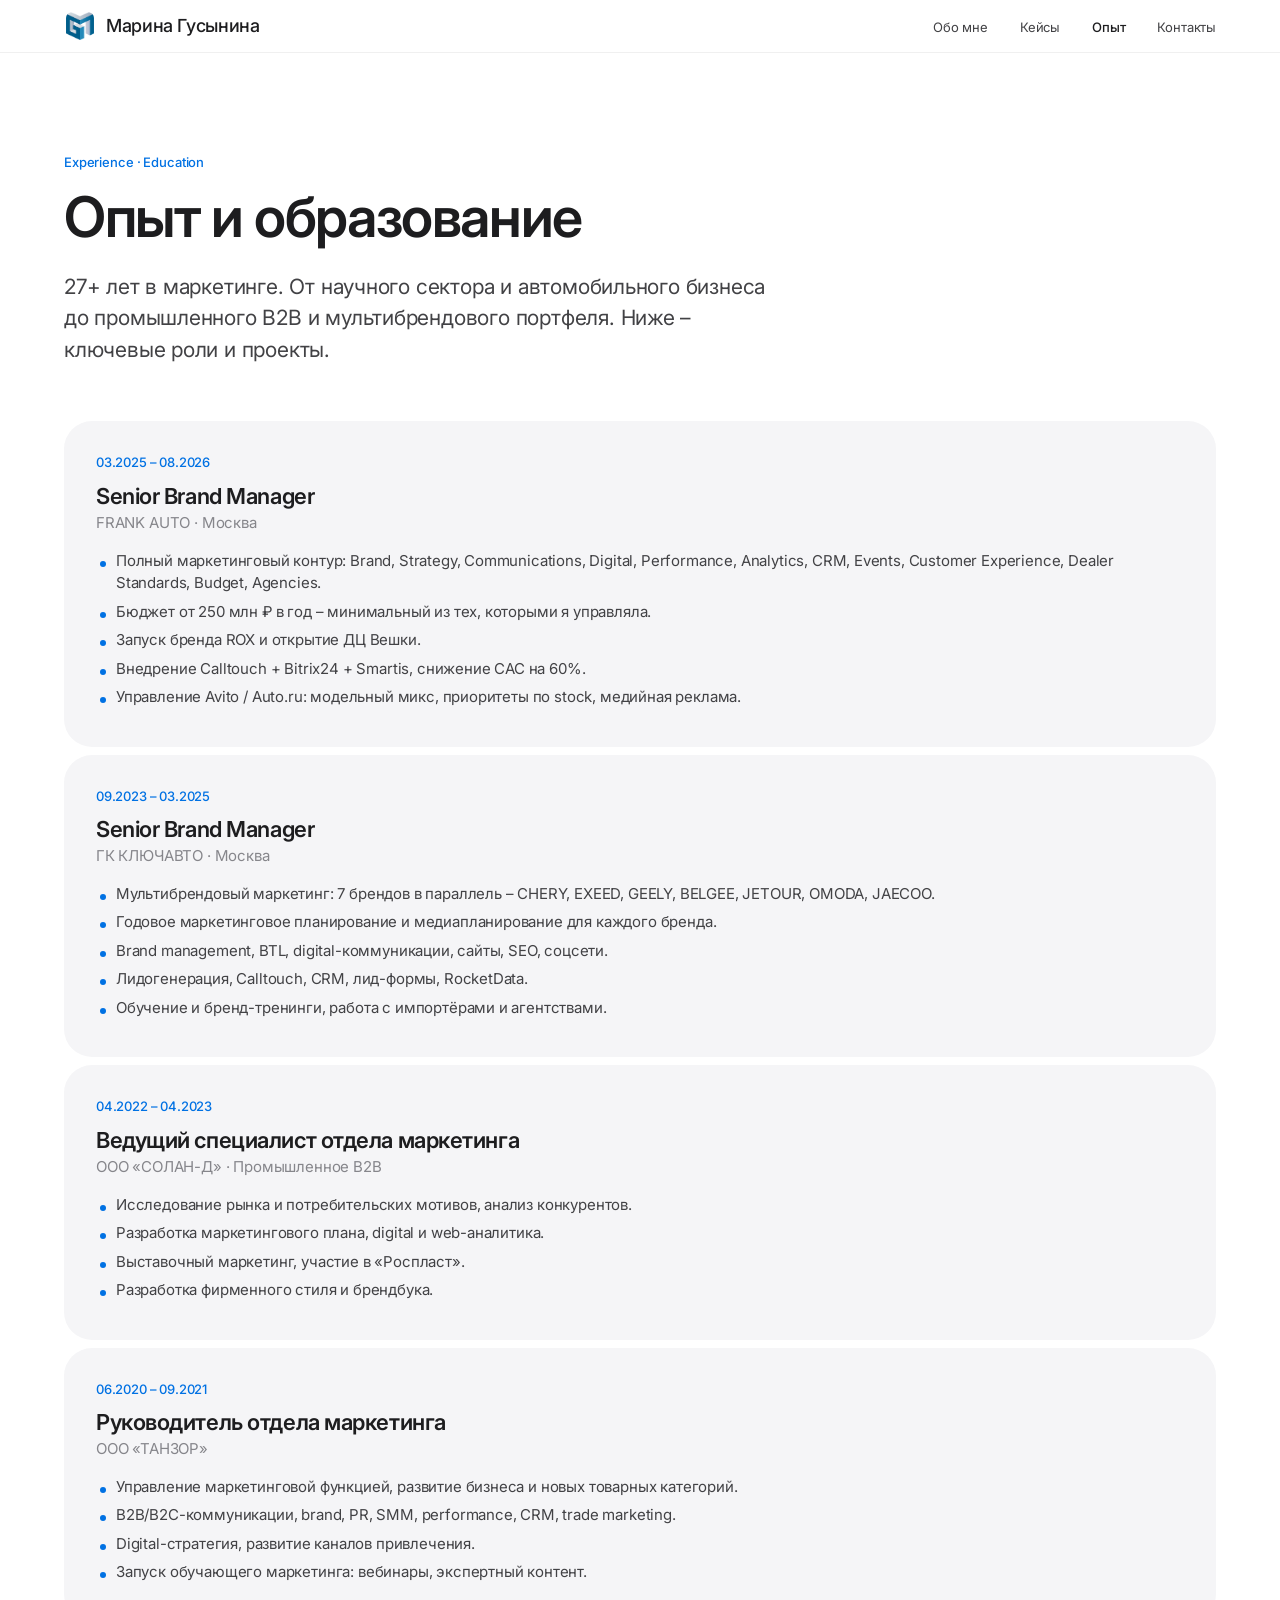
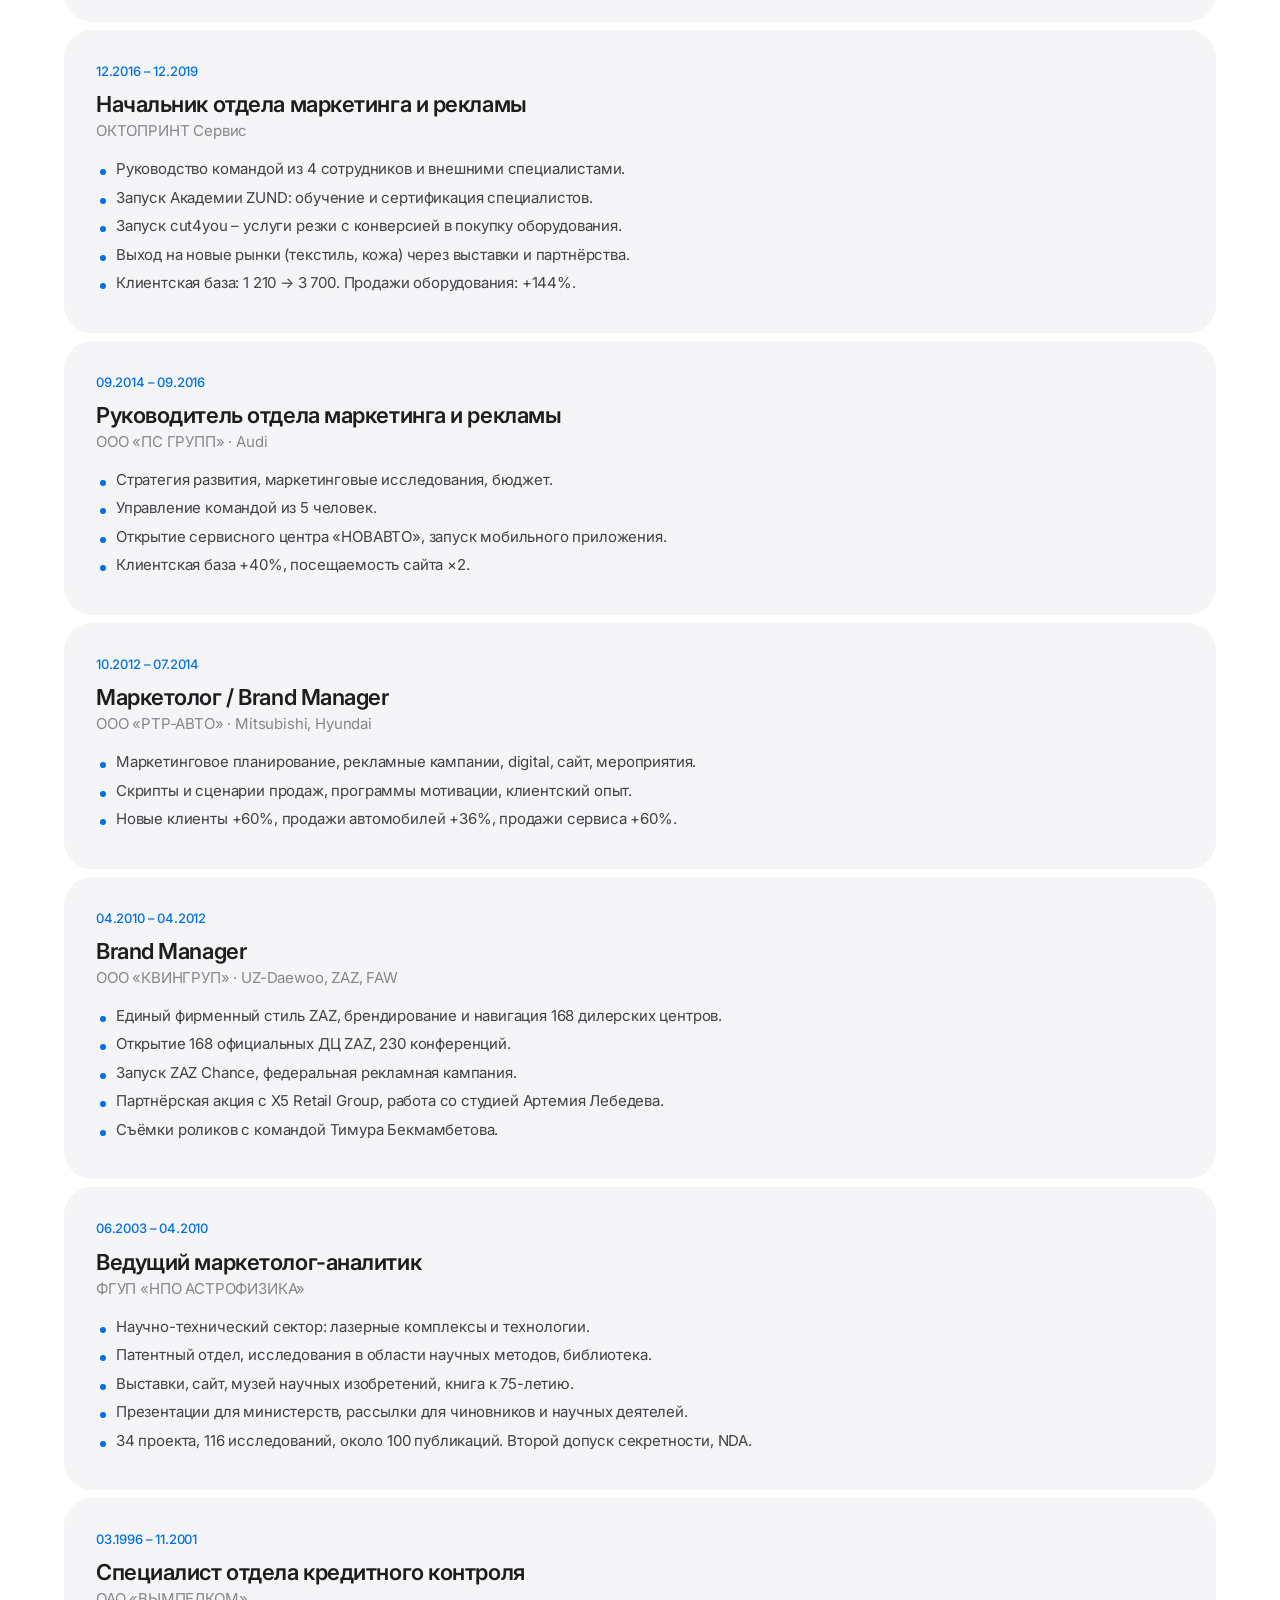
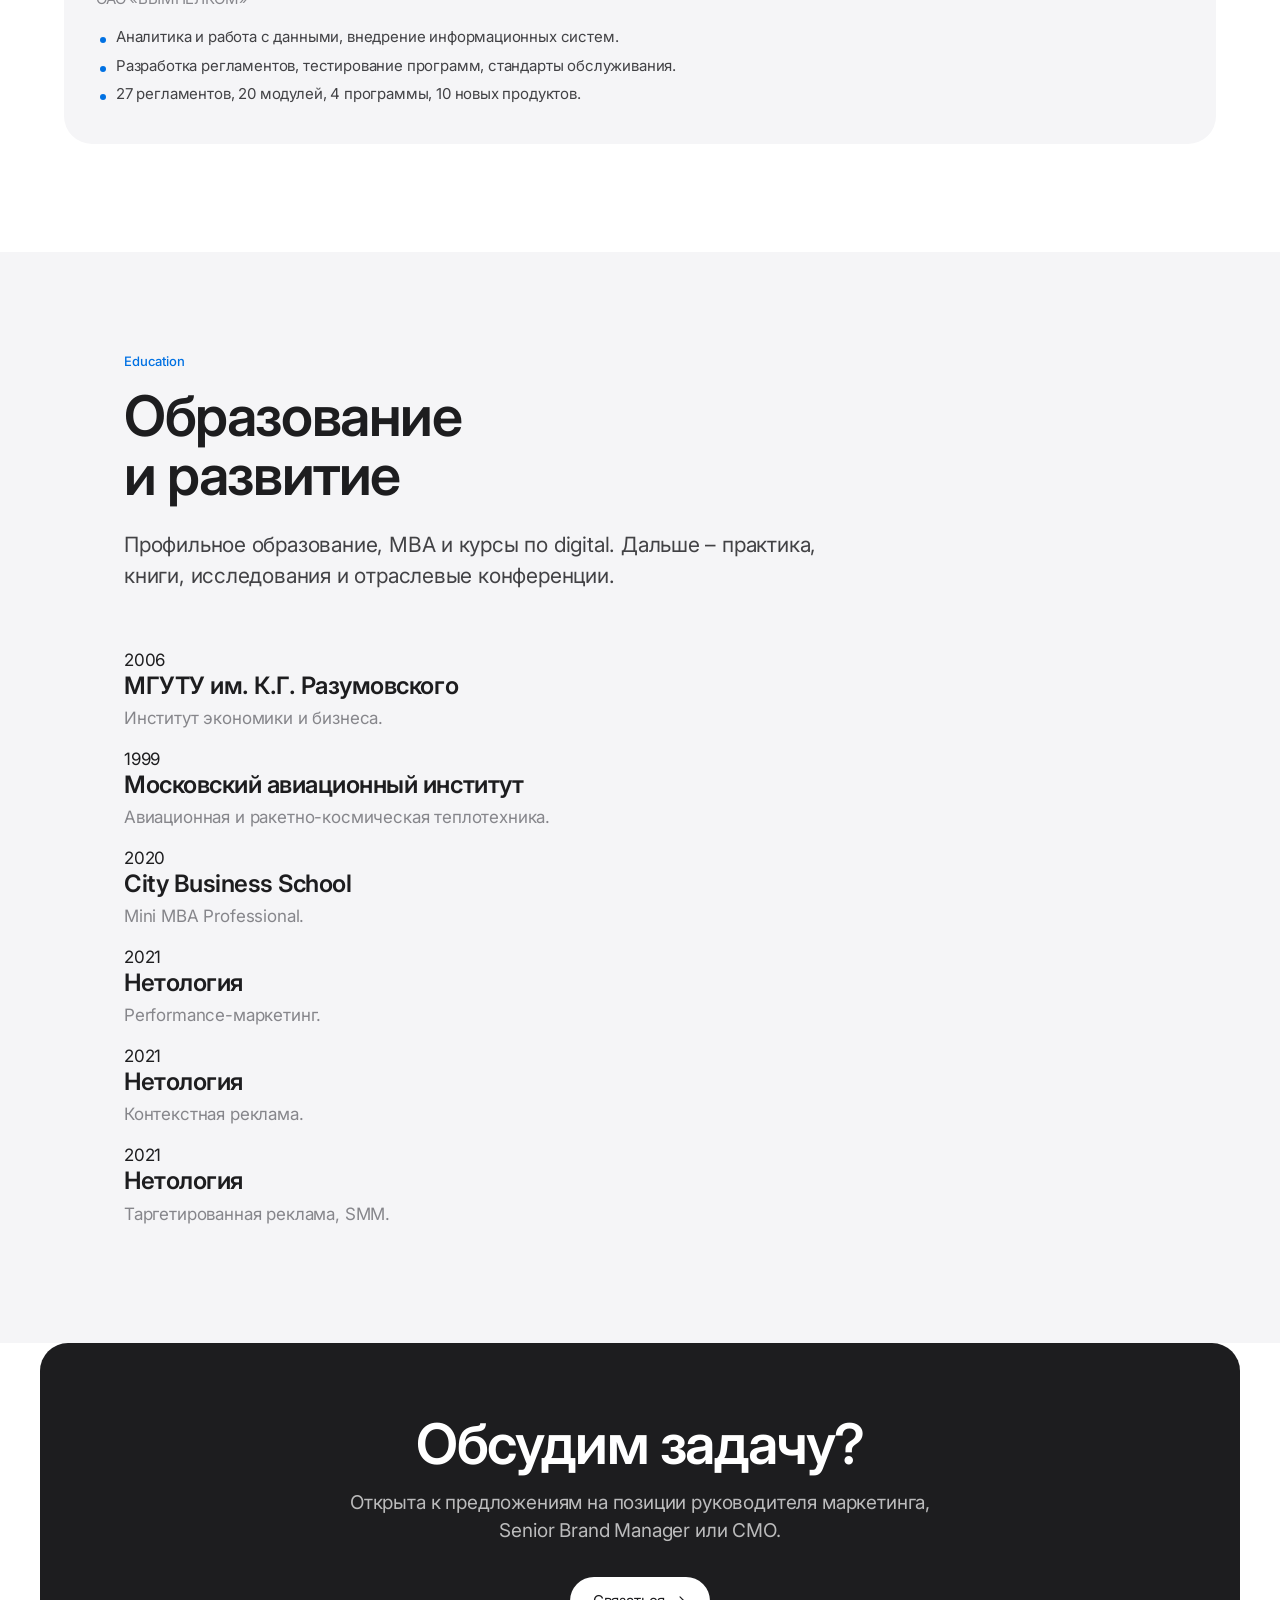
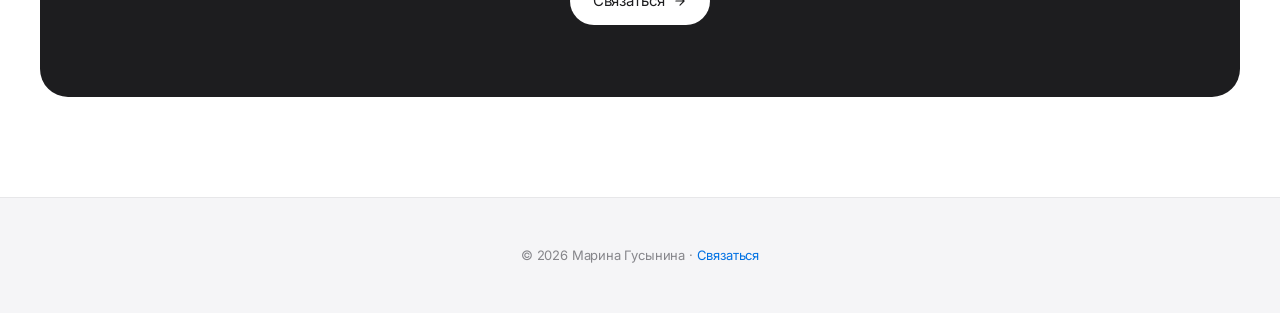
==== commit a5903867: "Update about.html" ====
--- a/about.html
+++ b/about.html
@@ -5,6 +5,7 @@
 <meta name="viewport" content="width=device-width, initial-scale=1.0">
 <title>Опыт – Марина Гусынина, Head of Marketing &amp; Brand</title>
 <meta name="description" content="Опыт и образование Марины Гусыниной: 27+ лет в маркетинге, B2B и B2C, управление бюджетами от 250 млн ₽.">
+<link rel="icon" type="image/png" href="favicon.png">
 <link rel="preconnect" href="https://fonts.googleapis.com">
 <link rel="preconnect" href="https://fonts.gstatic.com" crossorigin>
 <link href="https://fonts.googleapis.com/css2?family=Inter:wght@400;500;600;700&display=swap" rel="stylesheet">
@@ -15,7 +16,7 @@
 <header>
   <nav class="nav">
     <a href="index.html" class="brand">
-      <div class="brand-mark">MG</div>
+      <img src="images/logo.png" alt="Марина Гусынина" class="brand-logo">
       <div class="brand-name">Марина Гусынина</div>
     </a>
     <button class="burger" aria-label="Меню">
--- a/style.css
+++ b/style.css
@@ -76,13 +76,17 @@
   display: flex; align-items: center; gap: 10px;
   font-size: 18px; font-weight: 500; letter-spacing: -0.02em;
 }
-.brand-mark {
-  width: 32px; height: 32px;
-  background: var(--text); color: #fff;
+
+/* Новый стиль для логотипа в шапке */
+.brand-logo {
+  width: 32px;
+  height: 32px;
+  object-fit: contain;
+  background: #ffffff;
   border-radius: 8px;
-  display: grid; place-items: center;
-  font-size: 13px; font-weight: 600;
-}
+  padding: 2px;
+}
+
 .brand-name { color: var(--text); }
 
 .nav-links { display: flex; gap: 32px; list-style: none; align-items: center; }
@@ -112,7 +116,6 @@
   max-width: var(--max);
   margin: 0 auto;
 }
-
 .hero-inner {
   display: grid;
   grid-template-columns: 350px 1fr;
@@ -120,7 +123,6 @@
   align-items: center;
   margin-bottom: 64px;
 }
-
 .hero-photo img {
   width: 350px;
   height: 450px;
@@ -130,50 +132,27 @@
   display: block;
   background: var(--bg-soft);
 }
-
 .hero-content { max-width: 100%; }
-
 .hero-tagline {
-  font-size: 13px;
-  letter-spacing: -0.01em;
-  color: var(--muted);
-  margin-bottom: 24px;
-}
-
-.hero h1 {
-  margin-bottom: 24px;
-  letter-spacing: -0.03em;
-}
-
+  font-size: 13px; letter-spacing: -0.01em;
+  color: var(--muted); margin-bottom: 24px;
+}
+.hero h1 { margin-bottom: 24px; letter-spacing: -0.03em; }
 .hero-role {
   font-size: clamp(17px, 1.7vw, 20px);
   color: var(--text-soft);
   max-width: 620px;
   margin: 0 0 20px;
-  line-height: 1.5;
-  letter-spacing: -0.015em;
-}
-
-.hero-role-title {
-  color: var(--accent);
-  font-weight: 600;
-}
-
+  line-height: 1.5; letter-spacing: -0.015em;
+}
+.hero-role-title { color: var(--accent); font-weight: 600; }
 .hero-slogan {
   font-size: clamp(20px, 2.2vw, 26px);
-  font-weight: 600;
-  color: var(--text);
-  letter-spacing: -0.025em;
-  line-height: 1.2;
-  margin: 0 0 32px;
-  max-width: 620px;
-}
-
-.hero-actions {
-  display: flex;
-  gap: 16px;
-  flex-wrap: wrap;
-}
+  font-weight: 600; color: var(--text);
+  letter-spacing: -0.025em; line-height: 1.2;
+  margin: 0 0 32px; max-width: 620px;
+}
+.hero-actions { display: flex; gap: 16px; flex-wrap: wrap; }
 
 /* ===== STATS ===== */
 .stats {
@@ -192,11 +171,8 @@
 .stat:hover { transform: translateY(-4px); }
 .stat .num {
   font-size: clamp(28px, 3.2vw, 40px);
-  font-weight: 600;
-  color: var(--text);
-  letter-spacing: -0.035em;
-  line-height: 1.1;
-  margin-bottom: 10px;
+  font-weight: 600; color: var(--text);
+  letter-spacing: -0.035em; line-height: 1.1; margin-bottom: 10px;
 }
 .stat .num.accent { color: var(--accent); }
 .stat .label { font-size: 14px; color: var(--muted); line-height: 1.45; }
@@ -204,12 +180,9 @@
 /* ===== BUTTONS ===== */
 .btn {
   display: inline-flex; align-items: center; gap: 8px;
-  padding: 12px 22px;
-  font-size: 15px; font-weight: 400;
-  border-radius: 980px;
-  transition: all .25s var(--ease);
-  cursor: pointer;
-  border: 1px solid transparent;
+  padding: 12px 22px; font-size: 15px; font-weight: 400;
+  border-radius: 980px; transition: all .25s var(--ease);
+  cursor: pointer; border: 1px solid transparent;
 }
 .btn-primary { background: var(--accent); color: #fff; }
 .btn-primary:hover { background: var(--accent-hover); }
@@ -228,278 +201,148 @@
 /* ===== ABOUT ===== */
 .about-lead {
   font-size: clamp(19px, 2vw, 24px);
-  line-height: 1.4;
-  letter-spacing: -0.015em;
-  color: var(--text);
-  max-width: 820px;
-  margin: 32px 0 24px;
+  line-height: 1.4; letter-spacing: -0.015em;
+  color: var(--text); max-width: 820px; margin: 32px 0 24px;
 }
 .about-lead strong { font-weight: 600; color: var(--text); }
 .about-text {
-  font-size: 17px;
-  line-height: 1.6;
-  color: var(--text-soft);
-  max-width: 820px;
-  margin: 0 0 20px;
+  font-size: 17px; line-height: 1.6;
+  color: var(--text-soft); max-width: 820px; margin: 0 0 20px;
 }
 .about-cards {
-  display: grid;
-  grid-template-columns: repeat(4, 1fr);
-  gap: 16px;
-  margin: 48px 0 0;
+  display: grid; grid-template-columns: repeat(4, 1fr);
+  gap: 16px; margin: 48px 0 0;
 }
 .about-card {
-  background: #fff;
-  border-radius: var(--radius);
-  padding: 28px 24px;
-  transition: transform .3s var(--ease);
+  background: #fff; border-radius: var(--radius);
+  padding: 28px 24px; transition: transform .3s var(--ease);
 }
 .about-card:hover { transform: translateY(-4px); }
 .about-card h3 {
-  font-size: 18px;
-  font-weight: 600;
-  color: var(--text);
-  margin-bottom: 8px;
-  letter-spacing: -0.015em;
-  line-height: 1.2;
-}
-.about-card p {
-  font-size: 14px;
-  color: var(--muted);
-  margin: 0;
-  line-height: 1.5;
-}
+  font-size: 18px; font-weight: 600; color: var(--text);
+  margin-bottom: 8px; letter-spacing: -0.015em; line-height: 1.2;
+}
+.about-card p { font-size: 14px; color: var(--muted); margin: 0; line-height: 1.5; }
 
 /* ===== TAGS ===== */
 .tags { display: flex; flex-wrap: wrap; gap: 10px; margin: 40px 0 0; }
 .tag {
   font-size: 13px; padding: 8px 16px;
-  background: var(--bg-soft);
-  border-radius: 980px;
-  color: var(--text-soft);
-  transition: all .2s var(--ease);
+  background: var(--bg-soft); border-radius: 980px;
+  color: var(--text-soft); transition: all .2s var(--ease);
 }
 .tag:hover { background: var(--text); color: #fff; }
 
 /* ===== METHOD STEPS ===== */
 .method-steps {
-  display: grid;
-  grid-template-columns: repeat(auto-fit, minmax(200px, 1fr));
-  gap: 20px;
-  margin-top: 56px;
+  display: grid; grid-template-columns: repeat(auto-fit, minmax(200px, 1fr));
+  gap: 20px; margin-top: 56px;
 }
 .method-step {
-  background: var(--bg-soft);
-  border-radius: var(--radius-lg);
-  padding: 32px 28px;
-  transition: transform .3s var(--ease);
+  background: var(--bg-soft); border-radius: var(--radius-lg);
+  padding: 32px 28px; transition: transform .3s var(--ease);
 }
 .method-step:hover { transform: translateY(-4px); }
 .method-num {
-  font-size: 13px;
-  color: var(--accent);
-  font-weight: 600;
-  margin-bottom: 16px;
-  letter-spacing: -0.01em;
-}
-.method-step h3 {
-  font-size: 20px;
-  margin-bottom: 10px;
-  line-height: 1.2;
-}
-.method-step p {
-  font-size: 15px;
-  color: var(--muted);
-  margin: 0;
-  line-height: 1.5;
-}
+  font-size: 13px; color: var(--accent);
+  font-weight: 600; margin-bottom: 16px; letter-spacing: -0.01em;
+}
+.method-step h3 { font-size: 20px; margin-bottom: 10px; line-height: 1.2; }
+.method-step p { font-size: 15px; color: var(--muted); margin: 0; line-height: 1.5; }
 .method-quote {
   font-size: clamp(22px, 2.6vw, 32px);
-  line-height: 1.3;
-  letter-spacing: -0.025em;
-  color: var(--text);
-  max-width: 900px;
-  margin: 72px 0 16px;
-  font-weight: 500;
-}
-.method-quote em {
-  font-style: normal;
-  color: var(--accent);
-  font-weight: 500;
-}
-.method-note {
-  color: var(--muted);
-  font-size: 16px;
-  margin: 0;
-}
+  line-height: 1.3; letter-spacing: -0.025em;
+  color: var(--text); max-width: 900px;
+  margin: 72px 0 16px; font-weight: 500;
+}
+.method-quote em { font-style: normal; color: var(--accent); font-weight: 500; }
+.method-note { color: var(--muted); font-size: 16px; margin: 0; }
 
 /* ===== DARK SECTION ===== */
-.section-dark {
-  background: var(--bg-dark);
-  color: #fff;
-  padding: 100px 24px;
-}
-.section-dark .container-wide {
-  padding: 0;
-  max-width: 1200px;
-  margin: 0 auto;
-}
+.section-dark { background: var(--bg-dark); color: #fff; padding: 100px 24px; }
+.section-dark .container-wide { padding: 0; max-width: 1200px; margin: 0 auto; }
 .eyebrow-dark { color: var(--accent); }
 .h2-dark {
-  color: #fff;
-  font-size: clamp(32px, 4.5vw, 56px);
-  font-weight: 600;
-  margin-bottom: 24px;
-  letter-spacing: -0.025em;
-  line-height: 1.05;
+  color: #fff; font-size: clamp(32px, 4.5vw, 56px);
+  font-weight: 600; margin-bottom: 24px;
+  letter-spacing: -0.025em; line-height: 1.05;
 }
 .lead-dark {
-  color: rgba(255,255,255,0.7);
-  font-size: 21px;
-  max-width: 720px;
-  margin-bottom: 0;
-  line-height: 1.5;
+  color: rgba(255,255,255,0.7); font-size: 21px;
+  max-width: 720px; margin-bottom: 0; line-height: 1.5;
 }
 .pillars {
-  display: grid;
-  grid-template-columns: repeat(auto-fit, minmax(280px, 1fr));
-  gap: 20px;
-  margin-top: 56px;
+  display: grid; grid-template-columns: repeat(auto-fit, minmax(280px, 1fr));
+  gap: 20px; margin-top: 56px;
 }
 .pillar {
-  background: #2a2a2d;
-  border-radius: var(--radius-lg);
-  padding: 32px 28px;
-  transition: background .3s var(--ease);
+  background: #2a2a2d; border-radius: var(--radius-lg);
+  padding: 32px 28px; transition: background .3s var(--ease);
 }
 .pillar:hover { background: #333337; }
-.pillar h3 {
-  font-size: 20px;
-  margin-bottom: 12px;
-  color: #fff;
-  letter-spacing: -0.015em;
-}
-.pillar p {
-  font-size: 15px;
-  color: #c8c5bf;
-  margin: 0;
-  line-height: 1.55;
-}
+.pillar h3 { font-size: 20px; margin-bottom: 12px; color: #fff; letter-spacing: -0.015em; }
+.pillar p { font-size: 15px; color: #c8c5bf; margin: 0; line-height: 1.55; }
 
 /* ===== CASES ===== */
 .cases-grid {
-  display: grid;
-  grid-template-columns: repeat(auto-fit, minmax(340px, 1fr));
-  gap: 28px;
-  margin-top: 56px;
+  display: grid; grid-template-columns: repeat(auto-fit, minmax(340px, 1fr));
+  gap: 28px; margin-top: 56px;
 }
 .case-card {
-  background: var(--bg-soft);
-  border-radius: var(--radius-lg);
-  padding: 40px;
-  transition: all .35s var(--ease);
-  display: flex; flex-direction: column;
-  color: inherit;
-}
-.case-card:hover {
-  transform: translateY(-6px);
-  box-shadow: 0 20px 40px rgba(0, 0, 0, 0.08);
-}
-.case-num {
-  font-size: 13px; letter-spacing: -0.01em;
-  color: var(--accent); margin-bottom: 16px; font-weight: 500;
-}
+  background: var(--bg-soft); border-radius: var(--radius-lg);
+  padding: 40px; transition: all .35s var(--ease);
+  display: flex; flex-direction: column; color: inherit;
+}
+.case-card:hover { transform: translateY(-6px); box-shadow: 0 20px 40px rgba(0, 0, 0, 0.08); }
+.case-num { font-size: 13px; letter-spacing: -0.01em; color: var(--accent); margin-bottom: 16px; font-weight: 500; }
 .case-card h3 { margin-bottom: 12px; font-size: 26px; line-height: 1.2; }
 .case-card p { font-size: 16px; margin-bottom: 24px; }
-.case-metric {
-  margin: 24px 0 0;
-  padding-top: 24px;
-  border-top: 1px solid rgba(0, 0, 0, 0.08);
-}
-.case-metric .value {
-  font-size: 34px; font-weight: 600;
-  color: var(--accent);
-  letter-spacing: -0.03em;
-  line-height: 1.1;
-}
+.case-metric { margin: 24px 0 0; padding-top: 24px; border-top: 1px solid rgba(0, 0, 0, 0.08); }
+.case-metric .value { font-size: 34px; font-weight: 600; color: var(--accent); letter-spacing: -0.03em; line-height: 1.1; }
 .case-metric .desc { font-size: 14px; color: var(--muted); margin-top: 6px; }
 
 /* ===== PROGRAMS ===== */
 .programs {
-  display: grid;
-  grid-template-columns: repeat(2, 1fr);
-  gap: 40px 60px;
-  margin-top: 56px;
+  display: grid; grid-template-columns: repeat(2, 1fr);
+  gap: 40px 60px; margin-top: 48px;
 }
 .program-group-title {
-  font-size: 13px;
-  font-weight: 600;
-  color: var(--accent);
-  letter-spacing: 0.02em;
-  text-transform: uppercase;
-  margin-bottom: 16px;
-}
-.program-list {
-  display: flex;
-  flex-wrap: wrap;
-  gap: 8px;
-}
+  font-size: 13px; font-weight: 600; color: var(--accent);
+  letter-spacing: 0.02em; text-transform: uppercase; margin-bottom: 14px;
+}
+.program-list { display: flex; flex-wrap: wrap; gap: 8px; }
 .program {
-  display: inline-block;
-  padding: 10px 18px;
-  background: #fff;
-  border-radius: 980px;
-  font-size: 14px;
-  color: var(--text-soft);
-  letter-spacing: -0.005em;
-  transition: all .2s var(--ease);
-  cursor: default;
-}
-.program:hover {
-  background: var(--accent);
-  color: #fff;
-  transform: translateY(-2px);
-}
+  display: inline-block; padding: 10px 18px;
+  background: #fff; border-radius: 980px;
+  font-size: 14px; color: var(--text-soft); letter-spacing: -0.005em;
+  transition: all .2s var(--ease); cursor: default;
+}
+.program:hover { background: var(--accent); color: #fff; transform: translateY(-2px); }
 
 /* ===== GALLERY ===== */
 .gallery {
-  display: grid;
-  grid-template-columns: repeat(auto-fill, minmax(180px, 1fr));
-  gap: 12px;
-  margin: 24px 0;
+  display: grid; grid-template-columns: repeat(auto-fill, minmax(180px, 1fr));
+  gap: 12px; margin: 24px 0;
 }
 .gallery img {
   width: 100%; height: 170px; object-fit: cover;
-  border-radius: 14px; cursor: pointer;
-  transition: all .3s var(--ease);
+  border-radius: 14px; cursor: pointer; transition: all .3s var(--ease);
 }
 .gallery img:hover { transform: scale(1.02); }
 .img-placeholder {
-  width: 100%; height: 170px;
-  background: rgba(0, 0, 0, 0.04);
-  border-radius: 14px;
-  display: grid; place-items: center;
-  color: var(--muted); font-size: 13px;
-  text-align: center; padding: 16px;
+  width: 100%; height: 170px; background: rgba(0, 0, 0, 0.04);
+  border-radius: 14px; display: grid; place-items: center;
+  color: var(--muted); font-size: 13px; text-align: center; padding: 16px;
 }
 
 /* ===== TABLE ===== */
 .table-wrap { overflow-x: auto; -webkit-overflow-scrolling: touch; }
 table {
-  width: 100%; border-collapse: collapse;
-  margin: 24px 0; font-size: 15px;
-  background: #fff;
-  border-radius: 14px;
-  overflow: hidden;
-}
-th, td {
-  text-align: left; padding: 16px 20px;
-  border-bottom: 1px solid rgba(0, 0, 0, 0.06);
-}
-th {
-  color: var(--text); font-size: 13px; font-weight: 600;
-  background: rgba(0, 0, 0, 0.02);
-}
+  width: 100%; border-collapse: collapse; margin: 24px 0; font-size: 15px;
+  background: #fff; border-radius: 14px; overflow: hidden;
+}
+th, td { text-align: left; padding: 16px 20px; border-bottom: 1px solid rgba(0, 0, 0, 0.06); }
+th { color: var(--text); font-size: 13px; font-weight: 600; background: rgba(0, 0, 0, 0.02); }
 td { color: var(--text-soft); }
 tr:last-child td { border-bottom: none; }
 tr:hover td { background: rgba(0, 113, 227, 0.04); }
@@ -507,17 +350,12 @@
 /* ===== TIMELINE ===== */
 .timeline { margin-top: 56px; }
 .job {
-  margin-bottom: 8px;
-  padding: 32px;
-  background: var(--bg-soft);
-  border-radius: var(--radius-lg);
+  margin-bottom: 8px; padding: 32px;
+  background: var(--bg-soft); border-radius: var(--radius-lg);
   transition: all .3s var(--ease);
 }
 .job:hover { background: #ebebf0; }
-.job .period {
-  font-size: 13px; color: var(--accent);
-  margin-bottom: 12px; font-weight: 500;
-}
+.job .period { font-size: 13px; color: var(--accent); margin-bottom: 12px; font-weight: 500; }
 .job h3 { font-size: 22px; margin-bottom: 4px; }
 .job .company { color: var(--muted); font-size: 15px; margin-bottom: 16px; }
 .job ul { list-style: none; }
@@ -528,42 +366,31 @@
 }
 .job li::before {
   content: ''; position: absolute;
-  left: 4px; top: 11px;
-  width: 6px; height: 6px;
+  left: 4px; top: 11px; width: 6px; height: 6px;
   background: var(--accent); border-radius: 50%;
 }
 
 /* ===== CONTACTS ===== */
 .contact-grid {
-  display: grid;
-  grid-template-columns: repeat(auto-fit, minmax(240px, 1fr));
-  gap: 20px;
-  margin-top: 56px;
+  display: grid; grid-template-columns: repeat(auto-fit, minmax(240px, 1fr));
+  gap: 20px; margin-top: 56px;
 }
 .contact-card {
-  background: var(--bg-soft);
-  border-radius: var(--radius-lg);
-  padding: 36px;
-  transition: all .3s var(--ease);
+  background: var(--bg-soft); border-radius: var(--radius-lg);
+  padding: 36px; transition: all .3s var(--ease);
 }
 .contact-card:hover { background: #ebebf0; }
 .contact-card .label { font-size: 13px; color: var(--muted); margin-bottom: 12px; }
 .contact-card .value {
   font-size: 21px; color: var(--text); font-weight: 500;
-  letter-spacing: -0.015em;
-  word-break: break-word;
+  letter-spacing: -0.015em; word-break: break-word;
 }
 .contact-card a:hover { color: var(--accent); }
 
 /* ===== CTA ===== */
 .cta-banner {
-  background: var(--bg-dark);
-  color: #fff;
-  border-radius: var(--radius-lg);
-  padding: 72px 48px;
-  text-align: center;
-  margin: 0 auto;
-  max-width: 1200px;
+  background: var(--bg-dark); color: #fff; border-radius: var(--radius-lg);
+  padding: 72px 48px; text-align: center; margin: 0 auto; max-width: 1200px;
 }
 .cta-banner h2 { color: #fff; margin-bottom: 16px; }
 .cta-banner p {
@@ -576,11 +403,8 @@
 
 /* ===== FOOTER ===== */
 footer {
-  background: var(--bg-soft);
-  padding: 48px 24px;
-  text-align: center;
-  color: var(--muted);
-  font-size: 13px;
+  background: var(--bg-soft); padding: 48px 24px;
+  text-align: center; color: var(--muted); font-size: 13px;
   border-top: 1px solid rgba(0,0,0,0.06);
 }
 footer a { color: var(--accent); }
@@ -590,60 +414,43 @@
 .lightbox {
   display: none; position: fixed; inset: 0;
   background: rgba(255, 255, 255, 0.96);
-  backdrop-filter: blur(20px);
-  z-index: 999;
+  backdrop-filter: blur(20px); z-index: 999;
   align-items: center; justify-content: center;
-  padding: 60px 40px;
-  opacity: 0; transition: opacity .25s var(--ease);
+  padding: 60px 40px; opacity: 0; transition: opacity .25s var(--ease);
 }
 .lightbox.open { display: flex; opacity: 1; }
 .lightbox img {
-  max-width: 100%; max-height: 100%;
-  border-radius: 14px;
-  box-shadow: 0 30px 60px rgba(0,0,0,0.15);
-  animation: lbIn .35s var(--ease);
+  max-width: 100%; max-height: 100%; border-radius: 14px;
+  box-shadow: 0 30px 60px rgba(0,0,0,0.15); animation: lbIn .35s var(--ease);
 }
 @keyframes lbIn { from { opacity: 0; transform: scale(.96); } to { opacity: 1; transform: none; } }
-
 .lb-close {
-  position: absolute; top: 24px; right: 32px;
-  font-size: 36px; color: var(--text); cursor: pointer;
-  line-height: 1; font-weight: 300;
-  width: 48px; height: 48px;
-  display: grid; place-items: center;
-  border-radius: 50%;
-  transition: background .2s;
+  position: absolute; top: 24px; right: 32px; font-size: 36px; color: var(--text);
+  cursor: pointer; line-height: 1; font-weight: 300;
+  width: 48px; height: 48px; display: grid; place-items: center;
+  border-radius: 50%; transition: background .2s;
 }
 .lb-close:hover { background: rgba(0,0,0,0.06); }
-
 .lb-nav {
   position: absolute; top: 50%; transform: translateY(-50%);
-  width: 48px; height: 48px; border-radius: 50%;
-  background: rgba(0,0,0,0.05);
-  color: var(--text);
-  display: grid; place-items: center;
-  font-size: 22px; cursor: pointer;
-  transition: all .2s;
+  width: 48px; height: 48px; border-radius: 50%; background: rgba(0,0,0,0.05);
+  color: var(--text); display: grid; place-items: center;
+  font-size: 22px; cursor: pointer; transition: all .2s;
 }
 .lb-nav:hover { background: rgba(0,0,0,0.1); }
 .lb-prev { left: 24px; }
 .lb-next { right: 24px; }
-
 .lb-counter {
   position: absolute; bottom: 24px; left: 50%;
-  transform: translateX(-50%);
-  color: var(--muted); font-size: 14px;
+  transform: translateX(-50%); color: var(--muted); font-size: 14px;
 }
 
 /* ===== BACK TO TOP ===== */
 .to-top {
-  position: fixed; bottom: 32px; right: 32px;
-  width: 48px; height: 48px; border-radius: 50%;
-  background: var(--text); color: #fff;
-  display: grid; place-items: center;
-  opacity: 0; pointer-events: none;
-  transition: all .3s var(--ease);
-  z-index: 90;
+  position: fixed; bottom: 32px; right: 32px; width: 48px; height: 48px;
+  border-radius: 50%; background: var(--text); color: #fff;
+  display: grid; place-items: center; opacity: 0; pointer-events: none;
+  transition: all .3s var(--ease); z-index: 90;
   box-shadow: 0 4px 16px rgba(0,0,0,0.12);
 }
 .to-top.show { opacity: 1; pointer-events: auto; }
@@ -652,6 +459,55 @@
 /* ===== ANIMATIONS ===== */
 .reveal { opacity: 0; transform: translateY(20px); transition: all .9s var(--ease); }
 .reveal.visible { opacity: 1; transform: none; }
+
+/* ===== CASE TEXT ===== */
+.case-text {
+  margin-top: 32px; padding-top: 32px;
+  border-top: 1px solid rgba(0, 0, 0, 0.08);
+}
+.case-text h4 {
+  font-size: 12px; font-weight: 600; color: var(--accent);
+  letter-spacing: 0.08em; text-transform: uppercase; margin: 0 0 20px;
+}
+.case-text p {
+  font-size: 13px; line-height: 1.55;
+  color: var(--text-soft); margin: 0 0 12px;
+}
+.case-text p:last-child { margin-bottom: 0; }
+.case-text strong { color: var(--text); font-weight: 600; }
+
+/* ===== CASE LINKS ===== */
+.case-links {
+  display: flex; flex-wrap: wrap; gap: 12px;
+  margin-top: 28px; padding-top: 28px;
+  border-top: 1px solid rgba(0, 0, 0, 0.08);
+}
+.case-link {
+  display: inline-flex; align-items: center; gap: 8px;
+  padding: 10px 18px; background: #fff;
+  border: 1px solid var(--line); border-radius: 980px;
+  font-size: 14px; font-weight: 500; color: var(--text);
+  transition: all .2s var(--ease);
+}
+.case-link:hover { background: var(--accent); color: #fff; border-color: var(--accent); }
+.case-link svg { transition: transform .2s var(--ease); }
+.case-link:hover svg { transform: translateX(3px); }
+
+/* ===== CASE NAV (Навигация между кейсами) ===== */
+.case-nav {
+  display: flex; justify-content: space-between; align-items: center;
+  gap: 16px; margin-top: 56px; padding-top: 32px;
+  border-top: 1px solid rgba(0, 0, 0, 0.08); flex-wrap: wrap;
+}
+.case-nav a {
+  display: inline-flex; align-items: center; padding: 12px 24px;
+  background: var(--bg-soft); border-radius: 980px;
+  font-size: 15px; font-weight: 500; color: var(--text);
+  transition: all .2s var(--ease);
+}
+.case-nav a:hover { background: var(--accent); color: #fff; transform: translateY(-2px); }
+.case-nav a:nth-child(2) { margin: 0 auto; background: transparent; color: var(--muted); padding: 12px 16px; }
+.case-nav a:nth-child(2):hover { background: transparent; color: var(--accent); transform: none; }
 
 /* ===== RESPONSIVE ===== */
 @media (max-width: 1024px) {
@@ -668,29 +524,34 @@
   .burger { display: block; }
 
   .nav-links {
-    position: fixed; inset: 0;
-    background: rgba(255, 255, 255, 0.98);
-    backdrop-filter: blur(20px);
-    flex-direction: column; justify-content: center;
-    gap: 32px;
-    transform: translateX(100%);
-    transition: transform .4s var(--ease);
-    z-index: 105;
+    position: fixed; top: 52px; right: 0; left: auto;
+    width: 100%; max-width: 320px;
+    background: rgba(255, 255, 255, 0.55);
+    backdrop-filter: blur(24px) saturate(180%);
+    -webkit-backdrop-filter: blur(24px) saturate(180%);
+    border-radius: 0 0 20px 20px;
+    box-shadow: 0 8px 24px rgba(0, 0, 0, 0.08);
+    flex-direction: column; justify-content: flex-start;
+    align-items: stretch; gap: 0; padding: 8px 0; margin: 0;
+    list-style: none; transform: translateY(-10px);
+    opacity: 0; pointer-events: none;
+    transition: all .3s var(--ease); z-index: 9999;
+    overflow-y: auto; max-height: calc(100vh - 52px);
   }
-  .nav-links.open { transform: none; }
-  .nav-links a { font-size: 22px; }
-
-  .hero-inner {
-    grid-template-columns: 1fr;
-    gap: 40px;
-    text-align: center;
+  .nav-links.open { transform: translateY(0); opacity: 1; pointer-events: auto; }
+  .nav-links li { width: 100%; text-align: left; }
+  .nav-links a {
+    display: block; width: 100%; font-size: 15px; padding: 14px 24px;
+    border-bottom: 1px solid rgba(0, 0, 0, 0.06);
+    color: var(--text); text-align: left;
   }
+  .nav-links li:last-child a { border-bottom: none; }
+  .nav-links a:hover, .nav-links a.active { color: var(--accent); background: rgba(0, 113, 227, 0.04); }
+
+  .hero-inner { grid-template-columns: 1fr; gap: 40px; text-align: center; }
   .hero-photo img {
-    width: 100%;
-    max-width: 350px;
-    height: auto;
-    aspect-ratio: 7 / 9;
-    margin: 0 auto;
+    width: 100%; max-width: 350px; height: auto;
+    aspect-ratio: 7 / 9; margin: 0 auto;
   }
   .hero-role { margin-left: auto; margin-right: auto; }
   .hero-slogan { margin-left: auto; margin-right: auto; }
@@ -709,6 +570,9 @@
   .gallery { grid-template-columns: repeat(2, 1fr); }
   .gallery img, .img-placeholder { height: 140px; }
 
+  .case-text p { font-size: 13px; line-height: 1.5; }
+  .case-text h4 { font-size: 11px; margin-bottom: 16px; }
+
   .job { padding: 24px; }
   .job h3 { font-size: 19px; }
 
@@ -720,6 +584,11 @@
   .to-top { bottom: 20px; right: 20px; width: 44px; height: 44px; }
 
   .lead { font-size: 19px; }
+  
+  /* Мобильная версия навигации кейсов */
+  .case-nav { flex-direction: column; align-items: stretch; gap: 12px; }
+  .case-nav a { justify-content: center; }
+  .case-nav a:nth-child(2) { margin: 0; padding: 12px; }
 }
 
 @media (max-width: 480px) {
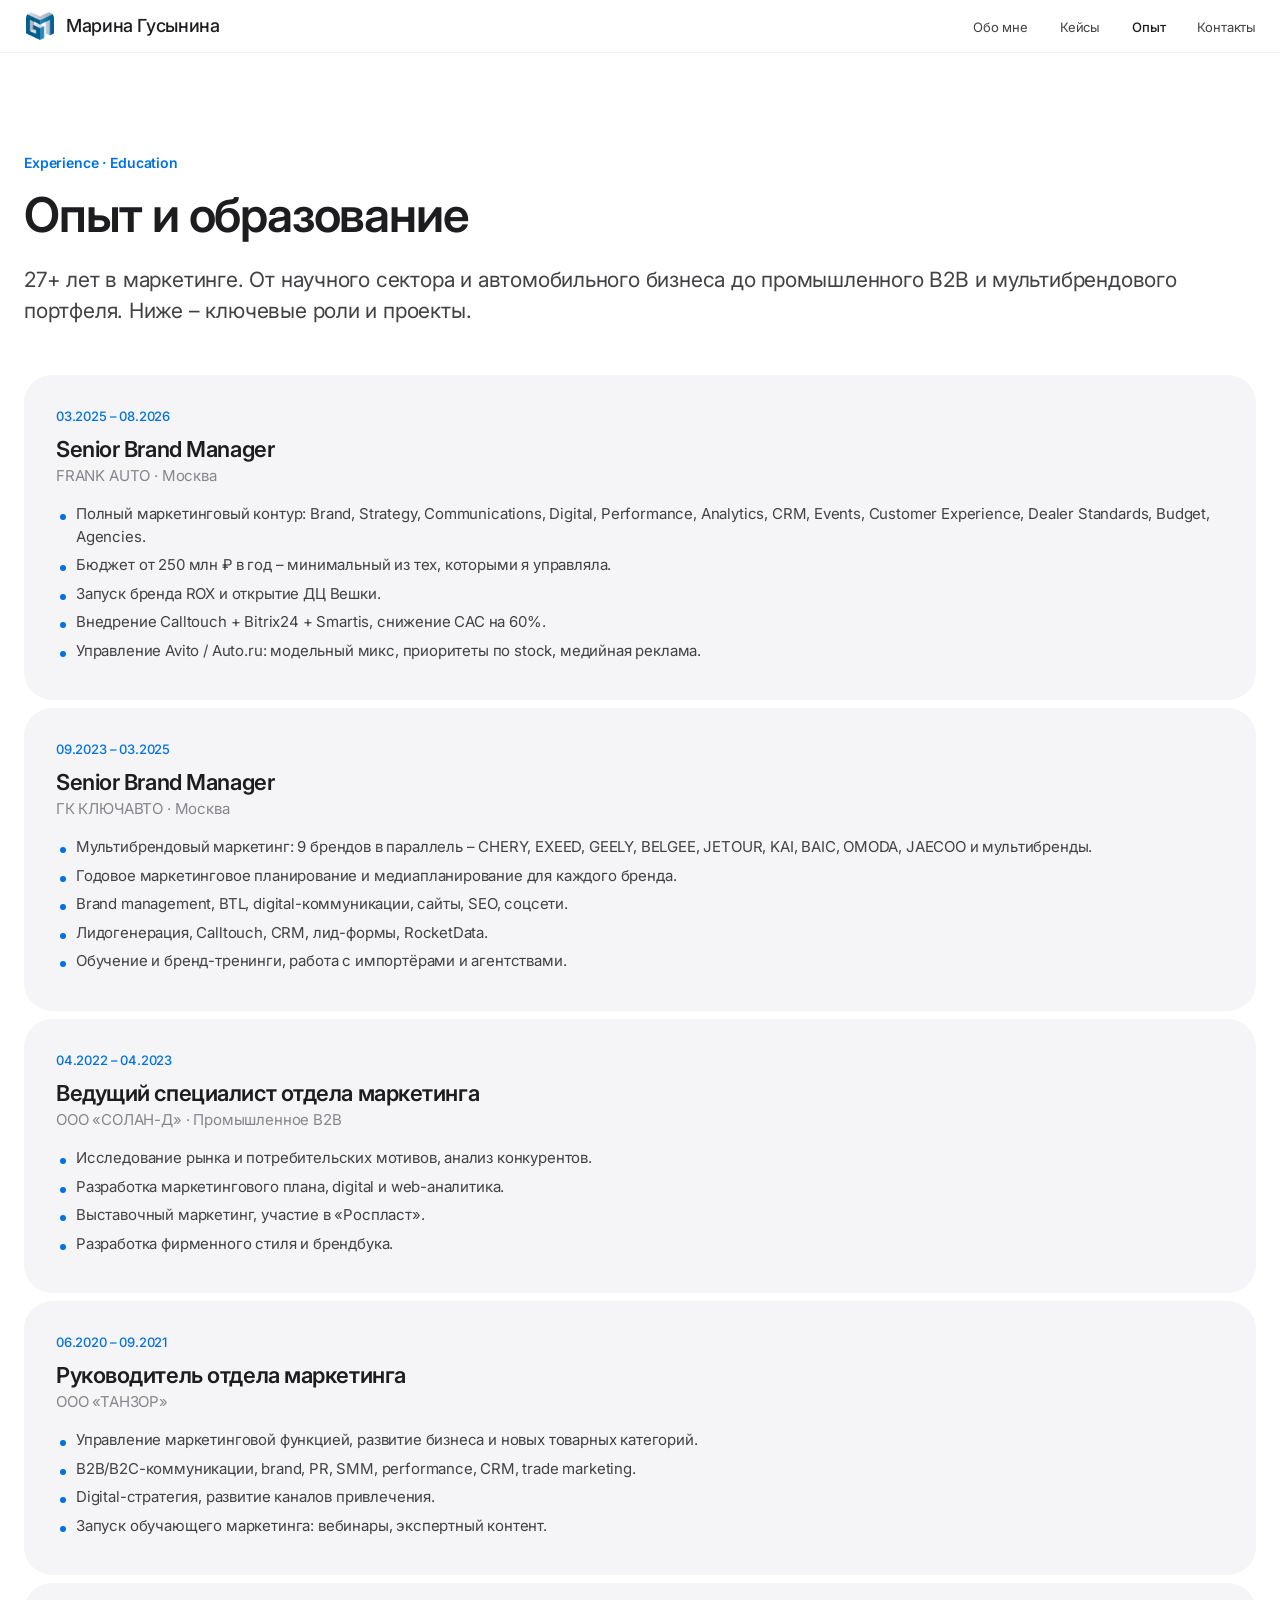
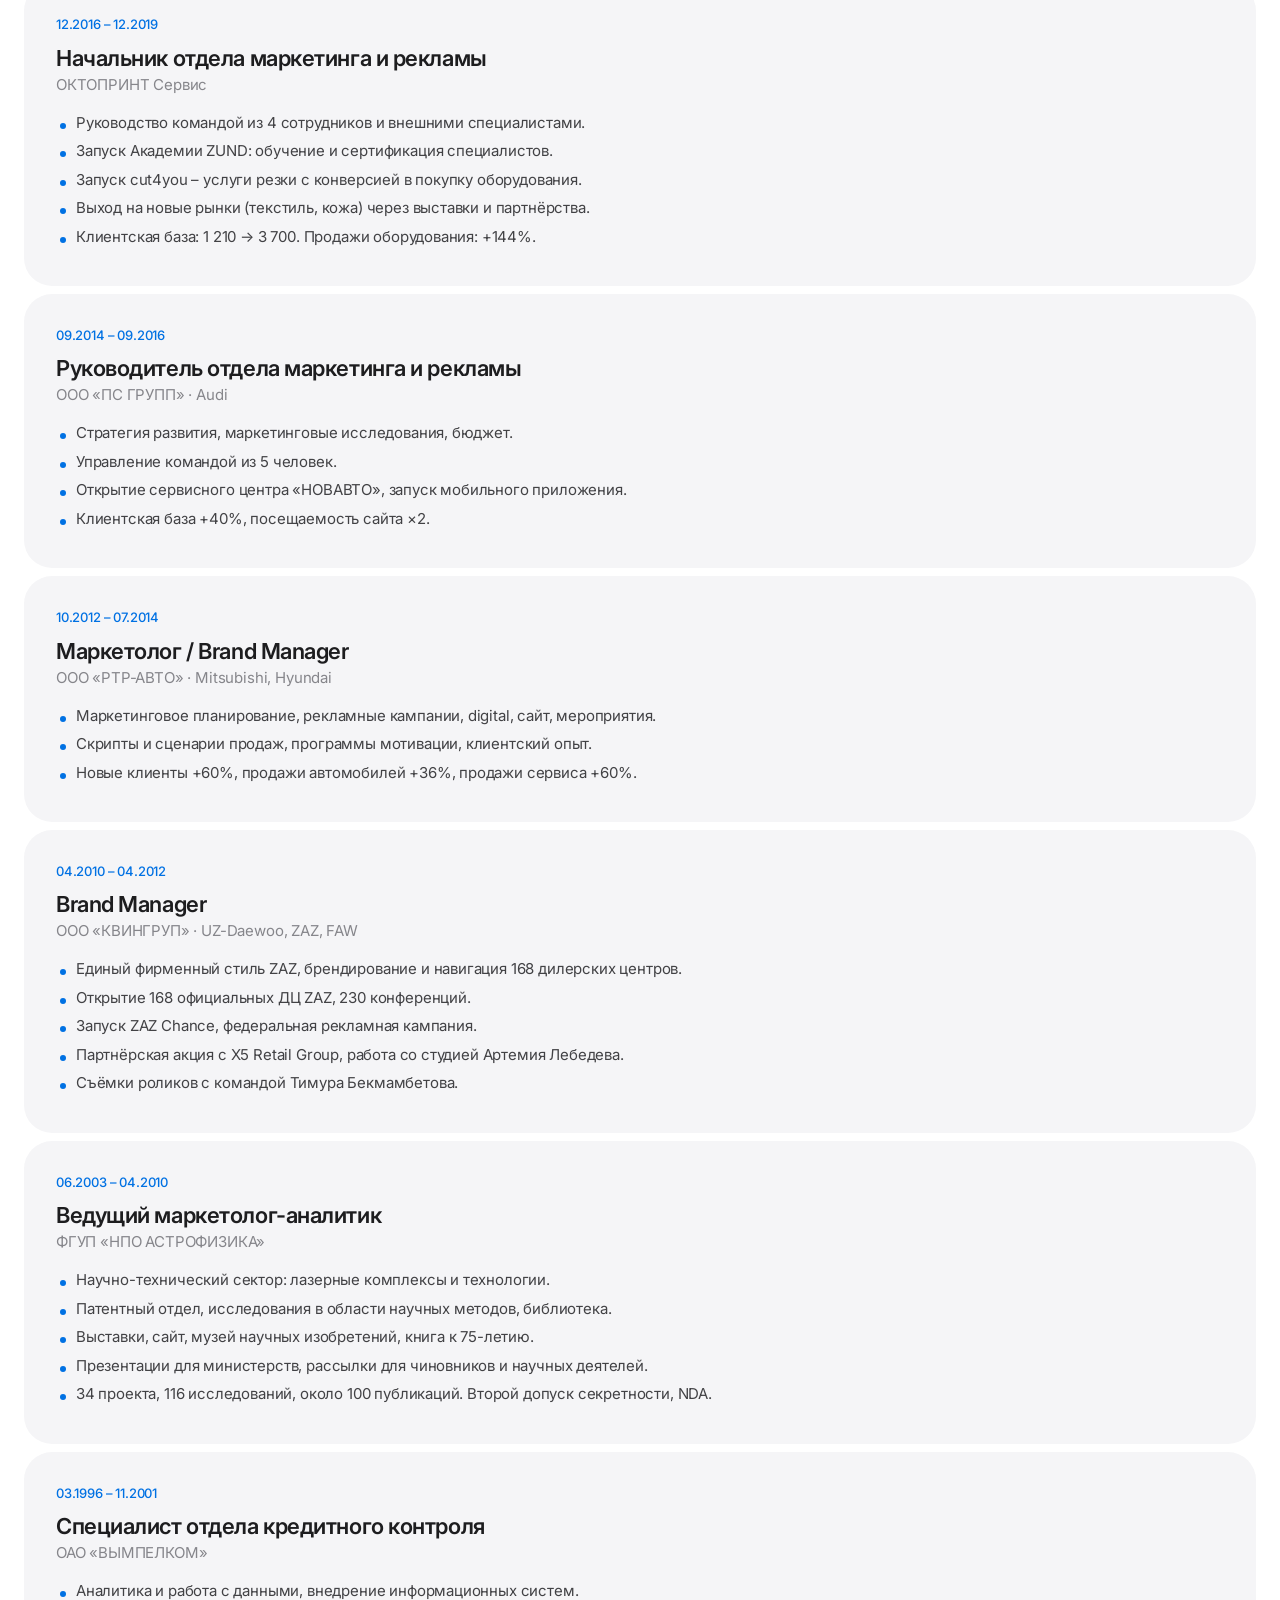
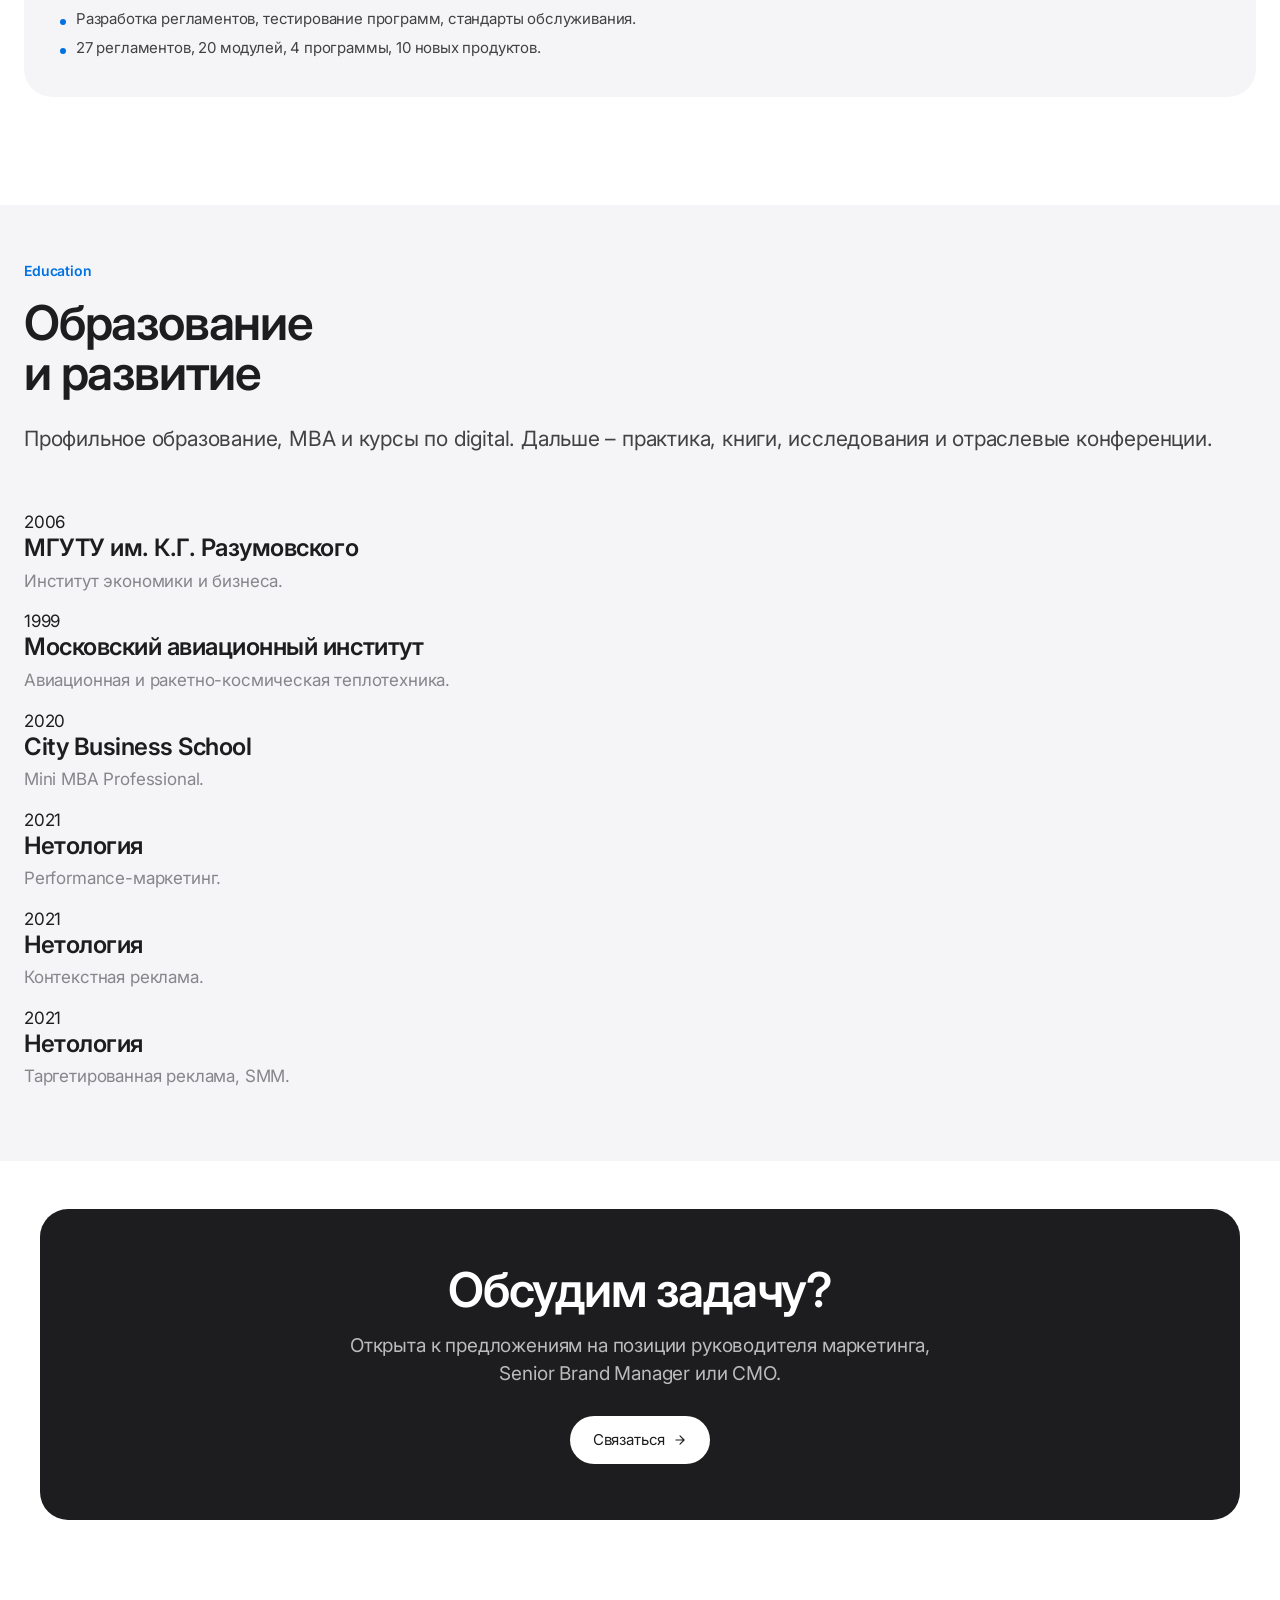
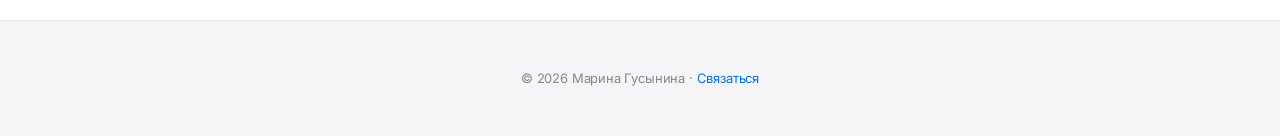
==== commit a71f28ee: "Update marketing details for brand management" ====
--- a/about.html
+++ b/about.html
@@ -56,7 +56,7 @@
       <h3>Senior Brand Manager</h3>
       <div class="company">ГК КЛЮЧАВТО · Москва</div>
       <ul>
-        <li>Мультибрендовый маркетинг: 7 брендов в параллель – CHERY, EXEED, GEELY, BELGEE, JETOUR, OMODA, JAECOO.</li>
+        <li>Мультибрендовый маркетинг: 9 брендов в параллель – CHERY, EXEED, GEELY, BELGEE, JETOUR, KAI, BAIC, OMODA, JAECOO и мультибренды.</li>
         <li>Годовое маркетинговое планирование и медиапланирование для каждого бренда.</li>
         <li>Brand management, BTL, digital-коммуникации, сайты, SEO, соцсети.</li>
         <li>Лидогенерация, Calltouch, CRM, лид-формы, RocketData.</li>
--- a/style.css
+++ b/style.css
@@ -13,8 +13,9 @@
   --accent-hover: #0077ed;
   --radius: 18px;
   --radius-lg: 28px;
-  --max: 1080px;
+  --max: 1300px;
   --ease: cubic-bezier(.4, 0, .2, 1);
+  --section-gap: 56px;
 }
 
 html { scroll-behavior: smooth; scroll-padding-top: 90px; }
@@ -28,6 +29,7 @@
   -webkit-font-smoothing: antialiased;
   text-rendering: optimizeLegibility;
   letter-spacing: -0.01em;
+  overflow-x: hidden;
 }
 
 a { color: inherit; text-decoration: none; transition: color .2s var(--ease); }
@@ -37,26 +39,18 @@
 /* ===== ТИПОГРАФИКА ===== */
 h1, h2, h3, h4 { font-weight: 600; line-height: 1.05; letter-spacing: -0.025em; }
 h1 { font-size: clamp(48px, 7vw, 96px); font-weight: 600; }
-h2 { font-size: clamp(32px, 4.5vw, 56px); font-weight: 600; margin-bottom: 24px; }
+h2 { font-size: clamp(28px, 4vw, 48px); font-weight: 600; margin-bottom: 24px; }
 h3 { font-size: 24px; font-weight: 600; margin-bottom: 8px; letter-spacing: -0.02em; }
 h4 { font-size: 12px; letter-spacing: .12em; text-transform: uppercase; color: var(--accent); font-weight: 500; }
 
-.eyebrow {
-  font-size: 13px; letter-spacing: -0.01em;
-  color: var(--accent); margin-bottom: 16px; font-weight: 500;
-}
-
-.lead {
-  font-size: 21px; line-height: 1.5; color: var(--text-soft);
-  max-width: 720px; font-weight: 400; letter-spacing: -0.01em;
-}
-
+.eyebrow { font-size: 14px; letter-spacing: -0.01em; color: var(--accent); margin-bottom: 16px; font-weight: 600; }
+.lead { font-size: 21px; line-height: 1.5; color: var(--text-soft); max-width: 100%; font-weight: 400; letter-spacing: -0.01em; }
 p { color: var(--muted); margin-bottom: 16px; font-size: 17px; }
 strong { color: var(--text); font-weight: 600; }
 
 /* ===== ЛЕЙАУТ ===== */
 .container { max-width: var(--max); margin: 0 auto; padding: 100px 24px; }
-.container-wide { max-width: 1200px; margin: 0 auto; padding: 100px 24px; }
+.container-wide { max-width: 1450px; margin: 0 auto; padding: 100px 24px; }
 
 /* ===== HEADER ===== */
 header {
@@ -67,42 +61,22 @@
   border-bottom: 1px solid rgba(0, 0, 0, 0.06);
 }
 .nav {
-  max-width: 1200px; margin: 0 auto;
+  max-width: 1450px; margin: 0 auto;
   padding: 0 24px; height: 52px;
   display: flex; justify-content: space-between; align-items: center;
   gap: 24px;
 }
-.brand {
-  display: flex; align-items: center; gap: 10px;
-  font-size: 18px; font-weight: 500; letter-spacing: -0.02em;
-}
-
-/* Новый стиль для логотипа в шапке */
-.brand-logo {
-  width: 32px;
-  height: 32px;
-  object-fit: contain;
-  background: #ffffff;
-  border-radius: 8px;
-  padding: 2px;
-}
-
+.brand { display: flex; align-items: center; gap: 10px; font-size: 18px; font-weight: 500; letter-spacing: -0.02em; }
+.brand-logo { width: 32px; height: 32px; object-fit: contain; background: #ffffff; border-radius: 8px; padding: 2px; }
 .brand-name { color: var(--text); }
 
 .nav-links { display: flex; gap: 32px; list-style: none; align-items: center; }
-.nav-links a {
-  font-size: 13px; font-weight: 400;
-  color: var(--text-soft);
-  transition: color .2s var(--ease);
-}
+.nav-links a { font-size: 13px; font-weight: 400; color: var(--text-soft); transition: color .2s var(--ease); }
 .nav-links a:hover { color: var(--accent); }
 .nav-links a.active { color: var(--text); font-weight: 500; }
 
 .burger { display: none; width: 40px; height: 40px; position: relative; z-index: 110; }
-.burger span {
-  display: block; position: absolute; left: 10px; right: 10px;
-  height: 1.5px; background: var(--text); transition: .3s var(--ease);
-}
+.burger span { display: block; position: absolute; left: 10px; right: 10px; height: 1.5px; background: var(--text); transition: .3s var(--ease); }
 .burger span:nth-child(1) { top: 15px; }
 .burger span:nth-child(2) { top: 21px; }
 .burger span:nth-child(3) { top: 27px; }
@@ -111,79 +85,30 @@
 .burger.open span:nth-child(3) { top: 21px; transform: rotate(-45deg); }
 
 /* ===== HERO ===== */
-.hero {
-  padding: 100px 24px 80px;
-  max-width: var(--max);
-  margin: 0 auto;
-}
-.hero-inner {
-  display: grid;
-  grid-template-columns: 350px 1fr;
-  gap: 64px;
-  align-items: center;
-  margin-bottom: 64px;
-}
-.hero-photo img {
-  width: 350px;
-  height: 450px;
-  object-fit: cover;
-  object-position: center top;
-  border-radius: var(--radius-lg);
-  display: block;
-  background: var(--bg-soft);
-}
+.hero { padding: 100px 24px 80px; max-width: var(--max); margin: 0 auto; }
+.hero-inner { display: grid; grid-template-columns: 350px 1fr; gap: 64px; align-items: center; margin-bottom: 48px; text-align: left; }
+.hero-photo img { width: 350px; height: 450px; object-fit: cover; object-position: center top; border-radius: var(--radius-lg); display: block; background: var(--bg-soft); }
 .hero-content { max-width: 100%; }
-.hero-tagline {
-  font-size: 13px; letter-spacing: -0.01em;
-  color: var(--muted); margin-bottom: 24px;
-}
-.hero h1 { margin-bottom: 24px; letter-spacing: -0.03em; }
-.hero-role {
-  font-size: clamp(17px, 1.7vw, 20px);
-  color: var(--text-soft);
-  max-width: 620px;
-  margin: 0 0 20px;
-  line-height: 1.5; letter-spacing: -0.015em;
-}
+.hero-tagline { font-size: 13px; letter-spacing: -0.01em; color: var(--muted); margin-bottom: 24px; }
+.hero h1 { margin-bottom: 24px; letter-spacing: -0.03em; font-size: clamp(48px, 6vw, 80px); }
+.hero-role { font-size: clamp(17px, 1.7vw, 20px); color: var(--text-soft); max-width: 620px; margin: 0 0 20px; line-height: 1.5; letter-spacing: -0.015em; }
 .hero-role-title { color: var(--accent); font-weight: 600; }
-.hero-slogan {
-  font-size: clamp(20px, 2.2vw, 26px);
-  font-weight: 600; color: var(--text);
-  letter-spacing: -0.025em; line-height: 1.2;
-  margin: 0 0 32px; max-width: 620px;
-}
-.hero-actions { display: flex; gap: 16px; flex-wrap: wrap; }
+.hero-slogan { font-size: clamp(20px, 2.2vw, 26px); font-weight: 600; color: var(--text); letter-spacing: -0.025em; line-height: 1.2; margin: 0 0 32px; max-width: 620px; }
+.hero-actions { display: flex; gap: 16px; flex-wrap: wrap; justify-content: flex-start; }
 
 /* ===== STATS ===== */
-.stats {
-  display: grid;
-  grid-template-columns: repeat(3, 1fr);
-  gap: 20px;
-  margin-top: 64px;
-}
-.stat {
-  background: var(--bg-soft);
-  border-radius: var(--radius-lg);
-  padding: 32px 28px;
-  transition: transform .3s var(--ease);
-}
+.stats { display: grid; grid-template-columns: repeat(3, 1fr); gap: 24px;margin-top: 48px;
+  /* Убрали max-width: 1000px, чтобы они растянулись на всю ширину контейнера */
+}
+.stat { background: var(--bg-soft); border-radius: var(--radius-lg); padding: 40px 32px; transition: transform .3s var(--ease); }
 .section-soft .stat { background: #ffffff; }
 .stat:hover { transform: translateY(-4px); }
-.stat .num {
-  font-size: clamp(28px, 3.2vw, 40px);
-  font-weight: 600; color: var(--text);
-  letter-spacing: -0.035em; line-height: 1.1; margin-bottom: 10px;
-}
+.stat .num { font-size: clamp(36px, 4.5vw, 56px); font-weight: 600; color: var(--text); letter-spacing: -0.035em; line-height: 1.1; margin-bottom: 10px; white-space: normal; word-break: break-word; }
 .stat .num.accent { color: var(--accent); }
-.stat .label { font-size: 14px; color: var(--muted); line-height: 1.45; }
+.stat .label { font-size: 16px; color: var(--muted); line-height: 1.45; }
 
 /* ===== BUTTONS ===== */
-.btn {
-  display: inline-flex; align-items: center; gap: 8px;
-  padding: 12px 22px; font-size: 15px; font-weight: 400;
-  border-radius: 980px; transition: all .25s var(--ease);
-  cursor: pointer; border: 1px solid transparent;
-}
+.btn { display: inline-flex; align-items: center; gap: 8px; padding: 12px 22px; font-size: 15px; font-weight: 400; border-radius: 980px; transition: all .25s var(--ease); cursor: pointer; border: 1px solid transparent; }
 .btn-primary { background: var(--accent); color: #fff; }
 .btn-primary:hover { background: var(--accent-hover); }
 .btn-ghost { background: transparent; color: var(--accent); }
@@ -194,105 +119,38 @@
 .btn:hover svg { transform: translateX(3px); }
 
 /* ===== SECTION ===== */
-.section-soft { background: var(--bg-soft); padding: 100px 0; }
-.section-soft .container,
-.section-soft .container-wide { padding-top: 0; padding-bottom: 0; }
+.section-soft { background: var(--bg-soft); padding: var(--section-gap) 0; }
+.section-soft .container, .section-soft .container-wide { padding-top: 0; padding-bottom: 0; }
 
 /* ===== ABOUT ===== */
-.about-lead {
-  font-size: clamp(19px, 2vw, 24px);
-  line-height: 1.4; letter-spacing: -0.015em;
-  color: var(--text); max-width: 820px; margin: 32px 0 24px;
-}
+.about-lead { font-size: clamp(19px, 2vw, 24px); line-height: 1.4; letter-spacing: -0.015em; color: var(--text); max-width: 100%; margin: 32px 0 24px; }
 .about-lead strong { font-weight: 600; color: var(--text); }
-.about-text {
-  font-size: 17px; line-height: 1.6;
-  color: var(--text-soft); max-width: 820px; margin: 0 0 20px;
-}
-.about-cards {
-  display: grid; grid-template-columns: repeat(4, 1fr);
-  gap: 16px; margin: 48px 0 0;
-}
-.about-card {
-  background: #fff; border-radius: var(--radius);
-  padding: 28px 24px; transition: transform .3s var(--ease);
-}
+.about-text { font-size: 17px; line-height: 1.6; color: var(--text-soft); max-width: 100%; margin: 0 0 20px; }
+.about-cards { display: grid; grid-template-columns: repeat(auto-fit, minmax(240px, 1fr)); gap: 16px; margin: 40px 0 0; }
+.about-card { background: #fff; border-radius: var(--radius); padding: 28px 24px; transition: transform .3s var(--ease); }
 .about-card:hover { transform: translateY(-4px); }
-.about-card h3 {
-  font-size: 18px; font-weight: 600; color: var(--text);
-  margin-bottom: 8px; letter-spacing: -0.015em; line-height: 1.2;
-}
+.about-card h3 { font-size: 18px; font-weight: 600; color: var(--text); margin-bottom: 8px; letter-spacing: -0.015em; line-height: 1.2; }
 .about-card p { font-size: 14px; color: var(--muted); margin: 0; line-height: 1.5; }
 
 /* ===== TAGS ===== */
-.tags { display: flex; flex-wrap: wrap; gap: 10px; margin: 40px 0 0; }
-.tag {
-  font-size: 13px; padding: 8px 16px;
-  background: var(--bg-soft); border-radius: 980px;
-  color: var(--text-soft); transition: all .2s var(--ease);
-}
+.tags { display: flex; flex-wrap: wrap; gap: 10px; margin: 32px 0 0; }
+.tag { font-size: 13px; padding: 8px 16px; background: var(--bg-soft); border-radius: 980px; color: var(--text-soft); transition: all .2s var(--ease); }
 .tag:hover { background: var(--text); color: #fff; }
 
 /* ===== METHOD STEPS ===== */
-.method-steps {
-  display: grid; grid-template-columns: repeat(auto-fit, minmax(200px, 1fr));
-  gap: 20px; margin-top: 56px;
-}
-.method-step {
-  background: var(--bg-soft); border-radius: var(--radius-lg);
-  padding: 32px 28px; transition: transform .3s var(--ease);
-}
+.method-steps { display: grid; grid-template-columns: repeat(auto-fit, minmax(200px, 1fr)); gap: 20px; margin-top: 48px; }
+.method-step { background: var(--bg-soft); border-radius: var(--radius-lg); padding: 32px 28px; transition: transform .3s var(--ease); }
 .method-step:hover { transform: translateY(-4px); }
-.method-num {
-  font-size: 13px; color: var(--accent);
-  font-weight: 600; margin-bottom: 16px; letter-spacing: -0.01em;
-}
+.method-num { font-size: 13px; color: var(--accent); font-weight: 600; margin-bottom: 16px; letter-spacing: -0.01em; }
 .method-step h3 { font-size: 20px; margin-bottom: 10px; line-height: 1.2; }
 .method-step p { font-size: 15px; color: var(--muted); margin: 0; line-height: 1.5; }
-.method-quote {
-  font-size: clamp(22px, 2.6vw, 32px);
-  line-height: 1.3; letter-spacing: -0.025em;
-  color: var(--text); max-width: 900px;
-  margin: 72px 0 16px; font-weight: 500;
-}
+.method-quote { font-size: clamp(22px, 2.6vw, 32px); line-height: 1.3; letter-spacing: -0.025em; color: var(--text); max-width: 100%; margin: 56px 0 16px; font-weight: 500; }
 .method-quote em { font-style: normal; color: var(--accent); font-weight: 500; }
 .method-note { color: var(--muted); font-size: 16px; margin: 0; }
 
-/* ===== DARK SECTION ===== */
-.section-dark { background: var(--bg-dark); color: #fff; padding: 100px 24px; }
-.section-dark .container-wide { padding: 0; max-width: 1200px; margin: 0 auto; }
-.eyebrow-dark { color: var(--accent); }
-.h2-dark {
-  color: #fff; font-size: clamp(32px, 4.5vw, 56px);
-  font-weight: 600; margin-bottom: 24px;
-  letter-spacing: -0.025em; line-height: 1.05;
-}
-.lead-dark {
-  color: rgba(255,255,255,0.7); font-size: 21px;
-  max-width: 720px; margin-bottom: 0; line-height: 1.5;
-}
-.pillars {
-  display: grid; grid-template-columns: repeat(auto-fit, minmax(280px, 1fr));
-  gap: 20px; margin-top: 56px;
-}
-.pillar {
-  background: #2a2a2d; border-radius: var(--radius-lg);
-  padding: 32px 28px; transition: background .3s var(--ease);
-}
-.pillar:hover { background: #333337; }
-.pillar h3 { font-size: 20px; margin-bottom: 12px; color: #fff; letter-spacing: -0.015em; }
-.pillar p { font-size: 15px; color: #c8c5bf; margin: 0; line-height: 1.55; }
-
 /* ===== CASES ===== */
-.cases-grid {
-  display: grid; grid-template-columns: repeat(auto-fit, minmax(340px, 1fr));
-  gap: 28px; margin-top: 56px;
-}
-.case-card {
-  background: var(--bg-soft); border-radius: var(--radius-lg);
-  padding: 40px; transition: all .35s var(--ease);
-  display: flex; flex-direction: column; color: inherit;
-}
+.cases-grid { display: grid; grid-template-columns: repeat(auto-fit, minmax(340px, 1fr)); gap: 28px; margin-top: 48px; }
+.case-card { background: var(--bg-soft); border-radius: var(--radius-lg); padding: 40px; transition: all .35s var(--ease); display: flex; flex-direction: column; color: inherit; }
 .case-card:hover { transform: translateY(-6px); box-shadow: 0 20px 40px rgba(0, 0, 0, 0.08); }
 .case-num { font-size: 13px; letter-spacing: -0.01em; color: var(--accent); margin-bottom: 16px; font-weight: 500; }
 .case-card h3 { margin-bottom: 12px; font-size: 26px; line-height: 1.2; }
@@ -302,45 +160,21 @@
 .case-metric .desc { font-size: 14px; color: var(--muted); margin-top: 6px; }
 
 /* ===== PROGRAMS ===== */
-.programs {
-  display: grid; grid-template-columns: repeat(2, 1fr);
-  gap: 40px 60px; margin-top: 48px;
-}
-.program-group-title {
-  font-size: 13px; font-weight: 600; color: var(--accent);
-  letter-spacing: 0.02em; text-transform: uppercase; margin-bottom: 14px;
-}
+.programs { display: grid; grid-template-columns: repeat(2, 1fr); gap: 40px 60px; margin-top: 48px; }
+.program-group-title { font-size: 14px; font-weight: 600; color: var(--accent); letter-spacing: 0.02em; text-transform: uppercase; margin-bottom: 14px; }
 .program-list { display: flex; flex-wrap: wrap; gap: 8px; }
-.program {
-  display: inline-block; padding: 10px 18px;
-  background: #fff; border-radius: 980px;
-  font-size: 14px; color: var(--text-soft); letter-spacing: -0.005em;
-  transition: all .2s var(--ease); cursor: default;
-}
+.program { display: inline-block; padding: 10px 18px; background: #fff; border-radius: 980px; font-size: 14px; color: var(--text-soft); letter-spacing: -0.005em; transition: all .2s var(--ease); cursor: default; }
 .program:hover { background: var(--accent); color: #fff; transform: translateY(-2px); }
 
 /* ===== GALLERY ===== */
-.gallery {
-  display: grid; grid-template-columns: repeat(auto-fill, minmax(180px, 1fr));
-  gap: 12px; margin: 24px 0;
-}
-.gallery img {
-  width: 100%; height: 170px; object-fit: cover;
-  border-radius: 14px; cursor: pointer; transition: all .3s var(--ease);
-}
+.gallery { display: grid; grid-template-columns: repeat(auto-fill, minmax(180px, 1fr)); gap: 12px; margin: 24px 0; }
+.gallery img { width: 100%; height: 170px; object-fit: cover; border-radius: 14px; cursor: pointer; transition: all .3s var(--ease); }
 .gallery img:hover { transform: scale(1.02); }
-.img-placeholder {
-  width: 100%; height: 170px; background: rgba(0, 0, 0, 0.04);
-  border-radius: 14px; display: grid; place-items: center;
-  color: var(--muted); font-size: 13px; text-align: center; padding: 16px;
-}
+.img-placeholder { width: 100%; height: 170px; background: rgba(0, 0, 0, 0.04); border-radius: 14px; display: grid; place-items: center; color: var(--muted); font-size: 13px; text-align: center; padding: 16px; }
 
 /* ===== TABLE ===== */
 .table-wrap { overflow-x: auto; -webkit-overflow-scrolling: touch; }
-table {
-  width: 100%; border-collapse: collapse; margin: 24px 0; font-size: 15px;
-  background: #fff; border-radius: 14px; overflow: hidden;
-}
+table { width: 100%; border-collapse: collapse; margin: 24px 0; font-size: 15px; background: #fff; border-radius: 14px; overflow: hidden; }
 th, td { text-align: left; padding: 16px 20px; border-bottom: 1px solid rgba(0, 0, 0, 0.06); }
 th { color: var(--text); font-size: 13px; font-weight: 600; background: rgba(0, 0, 0, 0.02); }
 td { color: var(--text-soft); }
@@ -348,178 +182,97 @@
 tr:hover td { background: rgba(0, 113, 227, 0.04); }
 
 /* ===== TIMELINE ===== */
-.timeline { margin-top: 56px; }
-.job {
-  margin-bottom: 8px; padding: 32px;
-  background: var(--bg-soft); border-radius: var(--radius-lg);
-  transition: all .3s var(--ease);
-}
+.timeline { margin-top: 48px; }
+.job { margin-bottom: 8px; padding: 32px; background: var(--bg-soft); border-radius: var(--radius-lg); transition: all .3s var(--ease); }
 .job:hover { background: #ebebf0; }
 .job .period { font-size: 13px; color: var(--accent); margin-bottom: 12px; font-weight: 500; }
 .job h3 { font-size: 22px; margin-bottom: 4px; }
 .job .company { color: var(--muted); font-size: 15px; margin-bottom: 16px; }
 .job ul { list-style: none; }
-.job li {
-  color: var(--text-soft); font-size: 15px;
-  padding-left: 20px; position: relative;
-  margin-bottom: 6px; line-height: 1.5;
-}
-.job li::before {
-  content: ''; position: absolute;
-  left: 4px; top: 11px; width: 6px; height: 6px;
-  background: var(--accent); border-radius: 50%;
-}
+.job li { color: var(--text-soft); font-size: 15px; padding-left: 20px; position: relative; margin-bottom: 6px; line-height: 1.5; }
+.job li::before { content: ''; position: absolute; left: 4px; top: 11px; width: 6px; height: 6px; background: var(--accent); border-radius: 50%; }
 
 /* ===== CONTACTS ===== */
-.contact-grid {
-  display: grid; grid-template-columns: repeat(auto-fit, minmax(240px, 1fr));
-  gap: 20px; margin-top: 56px;
-}
-.contact-card {
-  background: var(--bg-soft); border-radius: var(--radius-lg);
-  padding: 36px; transition: all .3s var(--ease);
-}
+.contact-grid { display: grid; grid-template-columns: repeat(auto-fit, minmax(240px, 1fr)); gap: 20px; margin-top: 48px; }
+.contact-card { background: var(--bg-soft); border-radius: var(--radius-lg); padding: 36px; transition: all .3s var(--ease); }
 .contact-card:hover { background: #ebebf0; }
 .contact-card .label { font-size: 13px; color: var(--muted); margin-bottom: 12px; }
-.contact-card .value {
-  font-size: 21px; color: var(--text); font-weight: 500;
-  letter-spacing: -0.015em; word-break: break-word;
-}
+.contact-card .value { font-size: 21px; color: var(--text); font-weight: 500; letter-spacing: -0.015em; word-break: break-word; }
 .contact-card a:hover { color: var(--accent); }
 
 /* ===== CTA ===== */
-.cta-banner {
-  background: var(--bg-dark); color: #fff; border-radius: var(--radius-lg);
-  padding: 72px 48px; text-align: center; margin: 0 auto; max-width: 1200px;
-}
+.cta-banner { background: var(--bg-dark); color: #fff; border-radius: var(--radius-lg); padding: 56px 40px; text-align: center; margin: 48px auto 0; max-width: 1200px; }
 .cta-banner h2 { color: #fff; margin-bottom: 16px; }
-.cta-banner p {
-  color: rgba(255,255,255,0.7); font-size: 19px;
-  margin-bottom: 32px; max-width: 600px;
-  margin-left: auto; margin-right: auto;
-}
+.cta-banner p { color: rgba(255,255,255,0.7); font-size: 19px; margin-bottom: 28px; max-width: 600px; margin-left: auto; margin-right: auto; }
 .cta-banner .btn-primary { background: #fff; color: var(--text); }
 .cta-banner .btn-primary:hover { background: rgba(255,255,255,0.9); }
+.cta-banner::before { display: none !important; } /* Убираем нижнюю черту перед CTA, если она есть */
 
 /* ===== FOOTER ===== */
-footer {
-  background: var(--bg-soft); padding: 48px 24px;
-  text-align: center; color: var(--muted); font-size: 13px;
-  border-top: 1px solid rgba(0,0,0,0.06);
-}
+footer { background: var(--bg-soft); padding: 48px 24px; text-align: center; color: var(--muted); font-size: 13px; border-top: 1px solid rgba(0,0,0,0.06); }
 footer a { color: var(--accent); }
 footer a:hover { text-decoration: underline; }
 
 /* ===== LIGHTBOX ===== */
-.lightbox {
-  display: none; position: fixed; inset: 0;
-  background: rgba(255, 255, 255, 0.96);
-  backdrop-filter: blur(20px); z-index: 999;
-  align-items: center; justify-content: center;
-  padding: 60px 40px; opacity: 0; transition: opacity .25s var(--ease);
-}
+.lightbox { display: none; position: fixed; inset: 0; background: rgba(255, 255, 255, 0.96); backdrop-filter: blur(20px); z-index: 999; align-items: center; justify-content: center; padding: 60px 40px; opacity: 0; transition: opacity .25s var(--ease); }
 .lightbox.open { display: flex; opacity: 1; }
-.lightbox img {
-  max-width: 100%; max-height: 100%; border-radius: 14px;
-  box-shadow: 0 30px 60px rgba(0,0,0,0.15); animation: lbIn .35s var(--ease);
-}
+.lightbox img { max-width: 100%; max-height: 100%; border-radius: 14px; box-shadow: 0 30px 60px rgba(0,0,0,0.15); animation: lbIn .35s var(--ease); }
 @keyframes lbIn { from { opacity: 0; transform: scale(.96); } to { opacity: 1; transform: none; } }
-.lb-close {
-  position: absolute; top: 24px; right: 32px; font-size: 36px; color: var(--text);
-  cursor: pointer; line-height: 1; font-weight: 300;
-  width: 48px; height: 48px; display: grid; place-items: center;
-  border-radius: 50%; transition: background .2s;
-}
+.lb-close { position: absolute; top: 24px; right: 32px; font-size: 36px; color: var(--text); cursor: pointer; line-height: 1; font-weight: 300; width: 48px; height: 48px; display: grid; place-items: center; border-radius: 50%; transition: background .2s; }
 .lb-close:hover { background: rgba(0,0,0,0.06); }
-.lb-nav {
-  position: absolute; top: 50%; transform: translateY(-50%);
-  width: 48px; height: 48px; border-radius: 50%; background: rgba(0,0,0,0.05);
-  color: var(--text); display: grid; place-items: center;
-  font-size: 22px; cursor: pointer; transition: all .2s;
-}
+.lb-nav { position: absolute; top: 50%; transform: translateY(-50%); width: 48px; height: 48px; border-radius: 50%; background: rgba(0,0,0,0.05); color: var(--text); display: grid; place-items: center; font-size: 22px; cursor: pointer; transition: all .2s; }
 .lb-nav:hover { background: rgba(0,0,0,0.1); }
 .lb-prev { left: 24px; }
 .lb-next { right: 24px; }
-.lb-counter {
-  position: absolute; bottom: 24px; left: 50%;
-  transform: translateX(-50%); color: var(--muted); font-size: 14px;
-}
+.lb-counter { position: absolute; bottom: 24px; left: 50%; transform: translateX(-50%); color: var(--muted); font-size: 14px; }
 
 /* ===== BACK TO TOP ===== */
-.to-top {
-  position: fixed; bottom: 32px; right: 32px; width: 48px; height: 48px;
-  border-radius: 50%; background: var(--text); color: #fff;
-  display: grid; place-items: center; opacity: 0; pointer-events: none;
-  transition: all .3s var(--ease); z-index: 90;
-  box-shadow: 0 4px 16px rgba(0,0,0,0.12);
-}
+.to-top { position: fixed; bottom: 32px; right: 32px; width: 48px; height: 48px; border-radius: 50%; background: var(--text); color: #fff; display: grid; place-items: center; opacity: 0; pointer-events: none; transition: all .3s var(--ease); z-index: 90; box-shadow: 0 4px 16px rgba(0,0,0,0.12); }
 .to-top.show { opacity: 1; pointer-events: auto; }
 .to-top:hover { transform: translateY(-4px); }
 
 /* ===== ANIMATIONS ===== */
 .reveal { opacity: 0; transform: translateY(20px); transition: all .9s var(--ease); }
 .reveal.visible { opacity: 1; transform: none; }
+@media (prefers-reduced-motion: reduce) { .reveal { opacity: 1; transform: none; transition: none; }
+}
 
 /* ===== CASE TEXT ===== */
-.case-text {
-  margin-top: 32px; padding-top: 32px;
-  border-top: 1px solid rgba(0, 0, 0, 0.08);
-}
-.case-text h4 {
-  font-size: 12px; font-weight: 600; color: var(--accent);
-  letter-spacing: 0.08em; text-transform: uppercase; margin: 0 0 20px;
-}
-.case-text p {
-  font-size: 13px; line-height: 1.55;
-  color: var(--text-soft); margin: 0 0 12px;
-}
+.case-text { margin-top: 32px; padding-top: 32px; border-top: 1px solid rgba(0, 0, 0, 0.08); }
+.case-text h4 { font-size: 12px; font-weight: 600; color: var(--accent); letter-spacing: 0.08em; text-transform: uppercase; margin: 0 0 20px; }
+.case-text p { font-size: 13px; line-height: 1.55; color: var(--text-soft); margin: 0 0 12px; }
 .case-text p:last-child { margin-bottom: 0; }
 .case-text strong { color: var(--text); font-weight: 600; }
 
+/* ===== CASE PAGE HEADER ===== */
+.case-page .eyebrow { margin-top: 40px; }
+.case-page h1 { font-size: clamp(32px, 5vw, 56px); line-height: 1.1; letter-spacing: -0.03em; margin-bottom: 24px; max-width: 900px; }
+.case-page .lead { font-size: clamp(18px, 2vw, 22px); color: var(--muted); margin-bottom: 32px; max-width: 800px; }
+
 /* ===== CASE LINKS ===== */
-.case-links {
-  display: flex; flex-wrap: wrap; gap: 12px;
-  margin-top: 28px; padding-top: 28px;
-  border-top: 1px solid rgba(0, 0, 0, 0.08);
-}
-.case-link {
-  display: inline-flex; align-items: center; gap: 8px;
-  padding: 10px 18px; background: #fff;
-  border: 1px solid var(--line); border-radius: 980px;
-  font-size: 14px; font-weight: 500; color: var(--text);
-  transition: all .2s var(--ease);
-}
+.case-links { display: flex; flex-wrap: wrap; gap: 12px; margin-top: 28px; padding-top: 28px; border-top: 1px solid rgba(0, 0, 0, 0.08); }
+.case-link { display: inline-flex; align-items: center; gap: 8px; padding: 10px 18px; background: #fff; border: 1px solid var(--line); border-radius: 980px; font-size: 14px; font-weight: 500; color: var(--text); transition: all .2s var(--ease); }
 .case-link:hover { background: var(--accent); color: #fff; border-color: var(--accent); }
 .case-link svg { transition: transform .2s var(--ease); }
 .case-link:hover svg { transform: translateX(3px); }
 
-/* ===== CASE NAV (Навигация между кейсами) ===== */
-.case-nav {
-  display: flex; justify-content: space-between; align-items: center;
-  gap: 16px; margin-top: 56px; padding-top: 32px;
-  border-top: 1px solid rgba(0, 0, 0, 0.08); flex-wrap: wrap;
-}
-.case-nav a {
-  display: inline-flex; align-items: center; padding: 12px 24px;
-  background: var(--bg-soft); border-radius: 980px;
-  font-size: 15px; font-weight: 500; color: var(--text);
-  transition: all .2s var(--ease);
-}
+/* ===== CASE NAV ===== */
+.case-nav { display: flex; justify-content: space-between; align-items: center; gap: 16px; margin-top: 48px; padding-top: 32px; flex-wrap: wrap; }
+.case-nav a { display: inline-flex; align-items: center; padding: 12px 24px; background: var(--bg-soft); border-radius: 980px; font-size: 15px; font-weight: 500; color: var(--text); transition: all .2s var(--ease); }
 .case-nav a:hover { background: var(--accent); color: #fff; transform: translateY(-2px); }
 .case-nav a:nth-child(2) { margin: 0 auto; background: transparent; color: var(--muted); padding: 12px 16px; }
 .case-nav a:nth-child(2):hover { background: transparent; color: var(--accent); transform: none; }
 
 /* ===== RESPONSIVE ===== */
 @media (max-width: 1024px) {
-  .container, .container-wide { padding: 72px 24px; }
-  .hero { padding: 96px 24px 64px; }
-  .section-soft { padding: 72px 0; }
-  .stats { grid-template-columns: repeat(2, 1fr); }
-  .about-cards { grid-template-columns: repeat(2, 1fr); }
+  .container, .container-wide { padding: 48px 24px; }
+  .hero { padding: 56px 24px; }
+  .section-soft { padding: 48px 0; }
+  .section-dark { padding: 48px 24px; }
 }
 
 @media (max-width: 768px) {
-  .hero { padding-top: 72px; padding-bottom: 48px; }
+  .hero { padding-top: 48px; padding-bottom: 40px; }
   .brand-name { display: none; }
   .burger { display: block; }
 
@@ -548,22 +301,19 @@
   .nav-links li:last-child a { border-bottom: none; }
   .nav-links a:hover, .nav-links a.active { color: var(--accent); background: rgba(0, 113, 227, 0.04); }
 
-  .hero-inner { grid-template-columns: 1fr; gap: 40px; text-align: center; }
-  .hero-photo img {
-    width: 100%; max-width: 350px; height: auto;
-    aspect-ratio: 7 / 9; margin: 0 auto;
-  }
+  .hero-inner { grid-template-columns: 1fr; gap: 32px; text-align: center; }
+  .hero-photo img { width: 100%; max-width: 320px; height: auto; aspect-ratio: 7 / 9; margin: 0 auto; }
   .hero-role { margin-left: auto; margin-right: auto; }
   .hero-slogan { margin-left: auto; margin-right: auto; }
   .hero-actions { justify-content: center; }
 
-  .stats { grid-template-columns: 1fr; }
-  .stat { padding: 28px 24px; }
-
-  .about-cards { grid-template-columns: 1fr; }
+  .stats { grid-template-columns: 1fr; gap: 12px; margin-top: 32px; }
+  .stat { padding: 24px 20px; }
+
+  .about-cards { grid-template-columns: 1fr; gap: 12px; margin-top: 32px; }
   .about-lead { font-size: 20px; }
 
-  .programs { grid-template-columns: 1fr; gap: 32px; }
+  .programs { grid-template-columns: 1fr; gap: 28px; }
 
   .case-card { padding: 28px; }
   .case-card h3 { font-size: 22px; }
@@ -576,7 +326,7 @@
   .job { padding: 24px; }
   .job h3 { font-size: 19px; }
 
-  .cta-banner { padding: 48px 28px; border-radius: 20px; }
+  .cta-banner { padding: 40px 24px; border-radius: 20px; margin-top: 40px; }
 
   .lb-prev { left: 12px; }
   .lb-next { right: 12px; }
@@ -584,8 +334,7 @@
   .to-top { bottom: 20px; right: 20px; width: 44px; height: 44px; }
 
   .lead { font-size: 19px; }
-  
-  /* Мобильная версия навигации кейсов */
+
   .case-nav { flex-direction: column; align-items: stretch; gap: 12px; }
   .case-nav a { justify-content: center; }
   .case-nav a:nth-child(2) { margin: 0; padding: 12px; }
@@ -595,4 +344,153 @@
   .btn { padding: 11px 20px; font-size: 14px; }
   .hero-actions { flex-direction: column; align-items: stretch; }
   .hero-actions .btn { justify-content: center; }
-}
+  .contact-grid { grid-template-columns: 1fr; }
+  .contact-card { padding: 28px; }
+  .pillars { grid-template-columns: 1fr; }
+  .cases-grid { grid-template-columns: 1fr; }
+}
+/* ============================================================
+   ===== ЕДИНЫЙ БЛОК СТИЛЕЙ ДЛЯ ВСЕХ 10 КЕЙСОВ (CASE PAGE) =====
+   ============================================================ */
+
+.case-page { padding-top: 40px; }
+.case-page > .container-wide, 
+main.case-page.container-wide { 
+  padding-top: 40px; 
+  padding-bottom: 100px; 
+}
+
+/* 1. Hero (Верхний блок) */
+.case-page .case-hero { max-width: 940px; margin-bottom: 48px; }
+.case-page .case-hero h1 { font-size: clamp(32px, 5vw, 56px); line-height: 1.1; letter-spacing: -0.03em; margin-bottom: 24px; max-width: 900px; }
+.case-page .case-hero .lead { font-size: clamp(18px, 2vw, 22px); color: var(--muted); margin-bottom: 32px; max-width: 800px; }
+.case-page .case-hero .body-copy { margin-top: 18px; font-size: 17px; color: var(--text-soft); line-height: 1.7; max-width: 800px; }
+
+/* 2. Metric Panel (Блок с цифрами) */
+.case-page .metric-panel { display: grid; grid-template-columns: 1fr 1.2fr; gap: 32px; align-items: center; background: var(--bg-soft); border: 1px solid var(--line); border-radius: var(--radius-lg); padding: 32px; margin: 32px 0; }
+.case-page .metric-number { color: var(--accent); font-size: 34px; font-weight: 600; line-height: 1.1; letter-spacing: -0.03em; }
+.case-page .metric-title { font-size: 20px; color: var(--text); font-weight: 600; line-height: 1.3; margin-top: 16px; }
+.case-page .metric-note { color: var(--muted); font-size: 14px; line-height: 1.5; margin: 10px 0 0; }
+.case-page .metric-compare { display: grid; grid-template-columns: 1fr 1fr; gap: 16px; }
+.case-page .compare-box { background: #fff; border: 1px solid var(--line); border-radius: var(--radius); padding: 24px; }
+.case-page .compare-box .small { font-size: 13px; color: var(--muted); margin-bottom: 8px; }
+.case-page .compare-box .big { font-size: clamp(32px, 4vw, 48px); font-weight: 700; color: var(--text); line-height: 1; letter-spacing: -0.03em; margin-bottom: 4px; }
+.case-page .compare-box.highlight { border-color: rgba(48, 100, 220, .3); box-shadow: 0 8px 24px rgba(30, 70, 130, .08); }
+.case-page .compare-box.highlight .big { color: var(--accent); }
+
+/* 3. Секции и типографика */
+.case-page .section-block { padding: 0; margin-bottom: 56px; }
+.case-page .section-block > .eyebrow { margin-bottom: 12px; display: block; }
+.case-page .section-block h2 { font-size: clamp(28px, 4vw, 44px); line-height: 1.15; letter-spacing: -0.03em; margin: 0 0 24px; max-width: 780px; }
+.case-page .section-intro { font-size: 17px; line-height: 1.7; color: var(--text-soft); max-width: 780px; margin: 0 0 24px; }
+.case-page .body-copy { font-size: 17px; line-height: 1.7; color: var(--text-soft); max-width: 900px; margin: 0 0 16px; }
+
+/* 4. Сетка карточек */
+.case-page .grid-3 { display: grid; grid-template-columns: repeat(3, 1fr); gap: 20px; margin-top: 24px; }
+.case-page .card { background: var(--bg-soft); border-radius: var(--radius-lg); padding: 32px 28px; transition: transform .3s var(--ease); }
+.case-page .card:hover { transform: translateY(-4px); }
+.case-page .card-num { font-size: 13px; font-weight: 600; color: var(--accent); margin-bottom: 16px; text-transform: uppercase; letter-spacing: 0.05em; }
+.case-page .card-num.text-accent { font-size: clamp(28px, 3vw, 36px); font-weight: 700; letter-spacing: -0.03em; text-transform: none; }
+.case-page .card h3 { font-size: 20px; margin-bottom: 12px; line-height: 1.2; color: var(--text); }
+.case-page .card p { font-size: 15px; color: var(--text-soft); line-height: 1.55; margin: 0; }
+
+/* 5. Process Grid (Этапы) */
+.case-page .process-grid { display: grid; grid-template-columns: repeat(5, 1fr); gap: 12px; margin: 40px 0; }
+.case-page .process-step { position: relative; background: var(--bg-soft); border-radius: var(--radius); padding: 24px 20px; }
+.case-page .process-step .num { font-size: 12px; font-weight: 700; color: var(--accent); margin-bottom: 12px; }
+.case-page .process-step h3 { font-size: 16px; margin-bottom: 8px; color: var(--text); }
+.case-page .process-step p { font-size: 13px; color: var(--text-soft); line-height: 1.5; margin: 0; }
+.case-page .process-step:not(:last-child)::after { content: "→"; position: absolute; right: -14px; top: 50%; transform: translate(50%, -50%); color: var(--accent); font-size: 20px; z-index: 2; background: #fff; border-radius: 50%; width: 28px; height: 28px; display: grid; place-items: center; }
+
+/* 6. Quote Panel (Цитата) */
+.case-page .quote-panel { margin-top: 40px; background: var(--bg-dark); color: #fff; border-radius: var(--radius-lg); padding: 48px; display: block; }
+.case-page .quote-panel p { margin: 0; }
+.case-page .quote-panel strong { display: inline; color: #fff !important; font-size: clamp(20px, 2.5vw, 28px); line-height: 1.5; font-weight: 500; text-align: left; }
+
+/* 7. Текстовый блок (h4 + p) */
+.case-page .case-text { margin-top: 32px; padding-top: 32px; border-top: 1px solid rgba(0, 0, 0, 0.08); }
+.case-page .case-text h4 { font-size: 12px; font-weight: 600; color: var(--accent); letter-spacing: 0.08em; text-transform: uppercase; margin: 32px 0 16px; }
+.case-page .case-text h4:first-child { margin-top: 0; }
+.case-page .case-text p { font-size: 15px; line-height: 1.65; color: var(--text-soft); margin: 0 0 14px; }
+.case-page .case-text p:last-child { margin-bottom: 0; }
+
+/* 8. Галерея (работает и с img, и с figure) */
+.case-page .gallery { display: grid; grid-template-columns: repeat(auto-fill, minmax(240px, 1fr)); gap: 16px; margin: 24px 0; }
+.case-page .gallery-item { margin: 0; padding: 0; }
+.case-page .gallery-item img,
+.case-page .gallery img { width: 100%; height: 200px; object-fit: cover; border-radius: var(--radius); display: block; cursor: pointer; transition: transform .3s var(--ease); }
+.case-page .gallery img:hover,
+.case-page .gallery-item img:hover { transform: scale(1.02); }
+.case-page .gallery-caption { font-size: 13px; color: var(--muted); margin-top: 10px; line-height: 1.5; }
+
+/* Убираем лишний отступ у секции перед темной */
+.case-page .section-block:has(+ .section-dark) { 
+  margin-bottom: 0;
+}
+/* 9. Тёмная секция (Моя роль) — В КАРТОЧКЕ, БЕЗ РАСТЯГИВАНИЯ */
+.case-page .section-dark,
+.case-page .section-block.section-dark { 
+  background: var(--bg-dark); 
+  color: #fff; 
+  border-radius: var(--radius-lg); 
+  padding: 56px 48px; 
+  margin: 56px 0 0 0; 
+  width: auto; /* Отменяем растягивание */
+}
+.case-page .section-dark .eyebrow-dark { color: var(--accent); display: block; margin-bottom: 12px; }
+.case-page .section-dark .h2-dark { color: #fff; margin-bottom: 24px; }
+.case-page .section-dark .lead-dark { color: rgba(255,255,255,0.7); font-size: 19px; line-height: 1.6; max-width: 800px; margin-bottom: 32px; }
+
+/* Карточки внутри тёмной секции */
+.case-page .section-dark .pillars { display: grid; grid-template-columns: repeat(2, 1fr); /* 2 колонки на декстопе */ gap: 20px; margin-top: 32px; }
+.case-page .section-dark .pillar { background: #2a2a2d; border-radius: var(--radius); padding: 32px 28px; }
+.case-page .section-dark .pillar h3 { color: #fff; font-size: 20px; margin-bottom: 12px; }
+.case-page .section-dark .pillar p { color: #c8c5bf; font-size: 15px; margin: 0; line-height: 1.55; }
+.case-page .section-dark .card { background: #2a2a2d; }
+.case-page .section-dark .card h3 { color: #fff; }
+.case-page .section-dark .card p { color: #c8c5bf; }
+
+/* 10. Навигация и ссылки */
+.case-page .case-nav { display: flex; justify-content: space-between; align-items: center; gap: 16px; margin-top: 48px; padding-top: 32px; flex-wrap: wrap; }
+.case-page .case-nav a { display: inline-flex; align-items: center; padding: 12px 24px; background: var(--bg-soft); border-radius: 980px; font-size: 15px; font-weight: 500; color: var(--text); transition: all .2s var(--ease); }
+.case-page .case-nav a:hover { background: var(--accent); color: #fff; transform: translateY(-2px); }
+.case-page .case-nav a:nth-child(2) { margin: 0 auto; background: transparent; color: var(--muted); padding: 12px 16px; }
+.case-page .case-nav a:nth-child(2):hover { background: transparent; color: var(--accent); transform: none; }
+
+.case-page .case-links { display: flex; flex-wrap: wrap; gap: 12px; margin-top: 28px; padding-top: 28px; border-top: 1px solid rgba(0, 0, 0, 0.08); }
+.case-page .case-link { display: inline-flex; align-items: center; gap: 8px; padding: 10px 18px; background: #fff; border: 1px solid var(--line); border-radius: 980px; font-size: 14px; font-weight: 500; color: var(--text); transition: all .2s var(--ease); }
+.case-page .case-link:hover { background: var(--accent); color: #fff; border-color: var(--accent); }
+/* Адаптив для тёмной секции */
+@media (max-width: 900px) {
+  .case-page .section-dark { padding: 40px 32px; margin-top: 40px; }
+  .case-page .section-dark .pillars { grid-template-columns: 1fr; } /* На планшетах 1 колонка */
+}
+@media (max-width: 600px) {
+  .case-page .section-dark { padding: 32px 24px; }
+}
+
+/* 11. CTA Баннер */
+.case-page .cta-banner { margin-top: 56px; margin-bottom: 0; }
+
+/* 12. Адаптив для всех новых блоков */
+@media (max-width: 900px) {
+  .case-page .metric-panel { grid-template-columns: 1fr; }
+  .case-page .grid-3 { grid-template-columns: repeat(2, 1fr); }
+  .case-page .section-block { margin-bottom: 40px; }
+  .case-page .section-dark { padding: 40px 32px; margin-top: 40px; }
+  .case-page .process-grid { grid-template-columns: repeat(2, 1fr); }
+  .case-page .process-step:not(:last-child)::after { display: none; }
+}
+
+@media (max-width: 600px) {
+  .case-page .grid-3,
+  .case-page .metric-compare,
+  .case-page .gallery { grid-template-columns: 1fr; }
+  .case-page .gallery-item img,
+  .case-page .gallery img { height: 180px; }
+  .case-page .case-nav { flex-direction: column; align-items: stretch; }
+  .case-page .case-nav a { justify-content: center; }
+  .case-page .section-dark { padding: 32px 24px; }
+  .case-page .quote-panel { padding: 32px 24px; }
+  .case-page .card { padding: 24px; }
+}
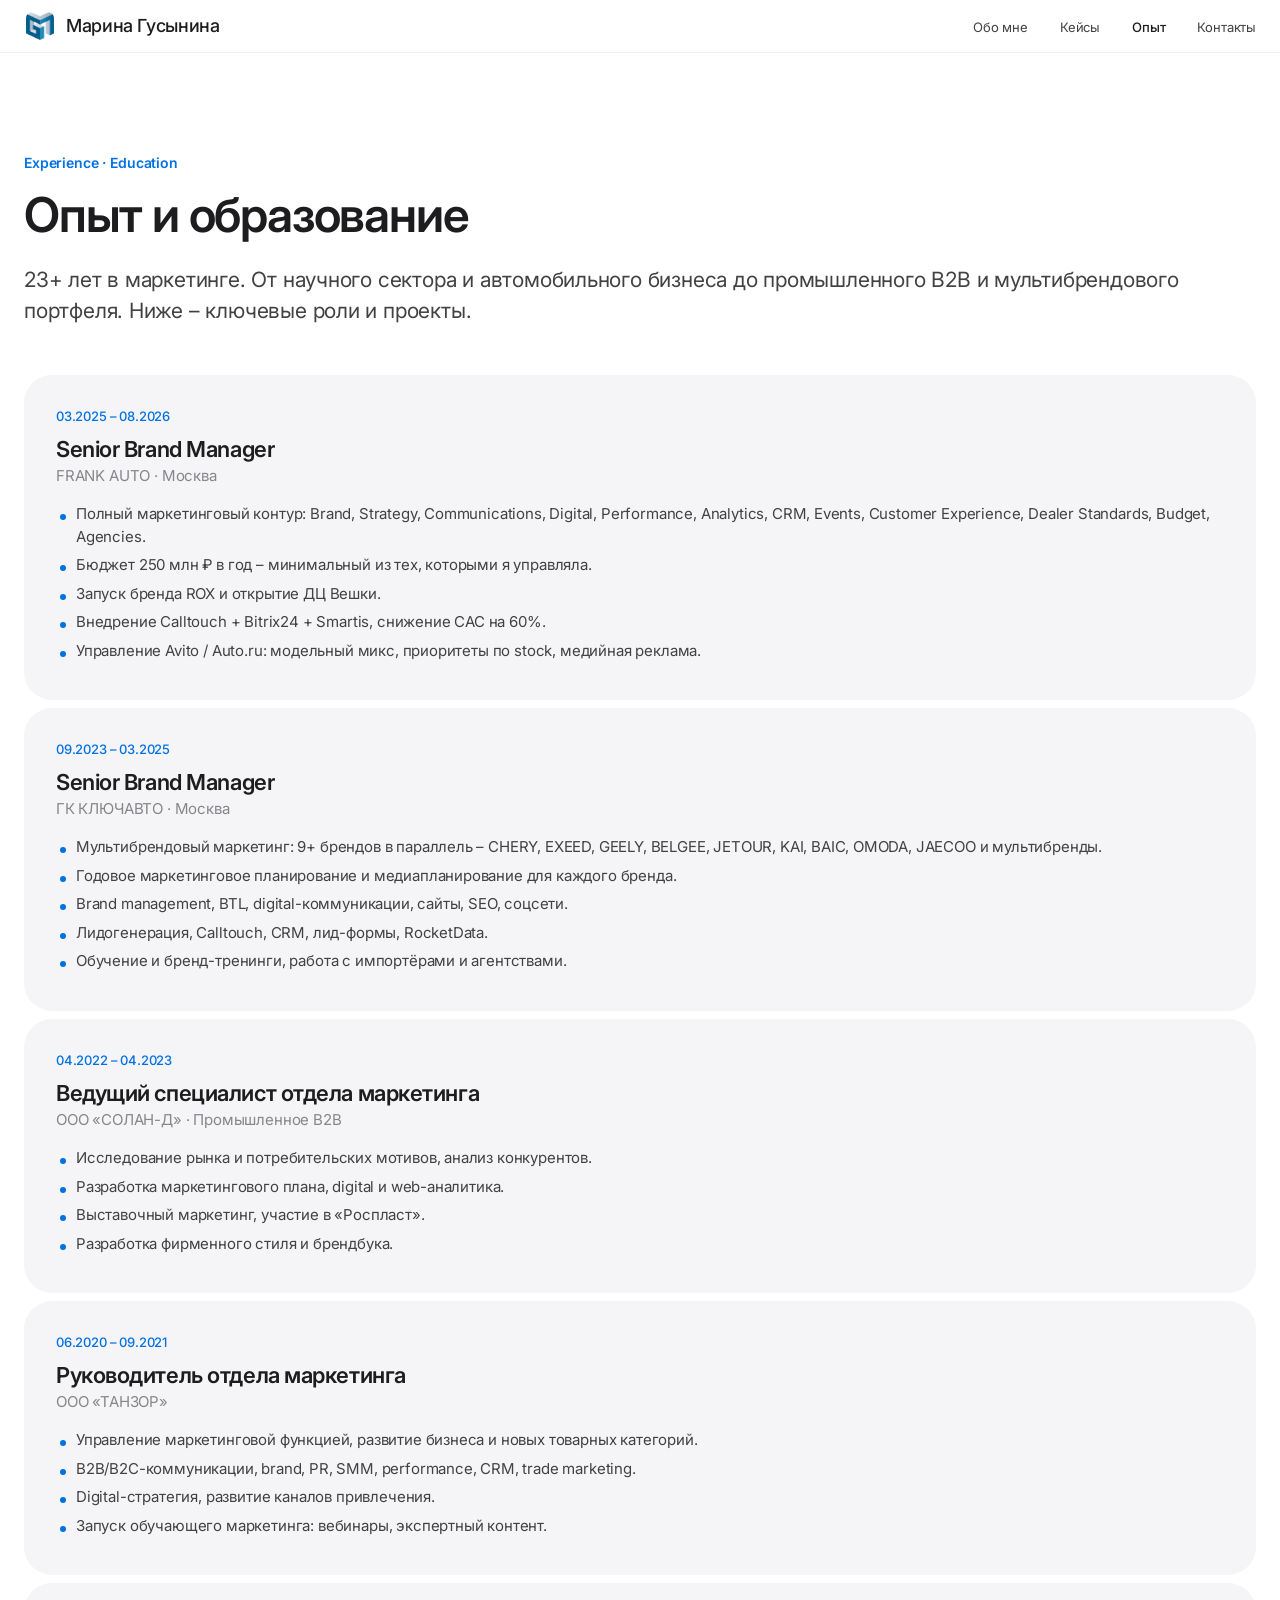
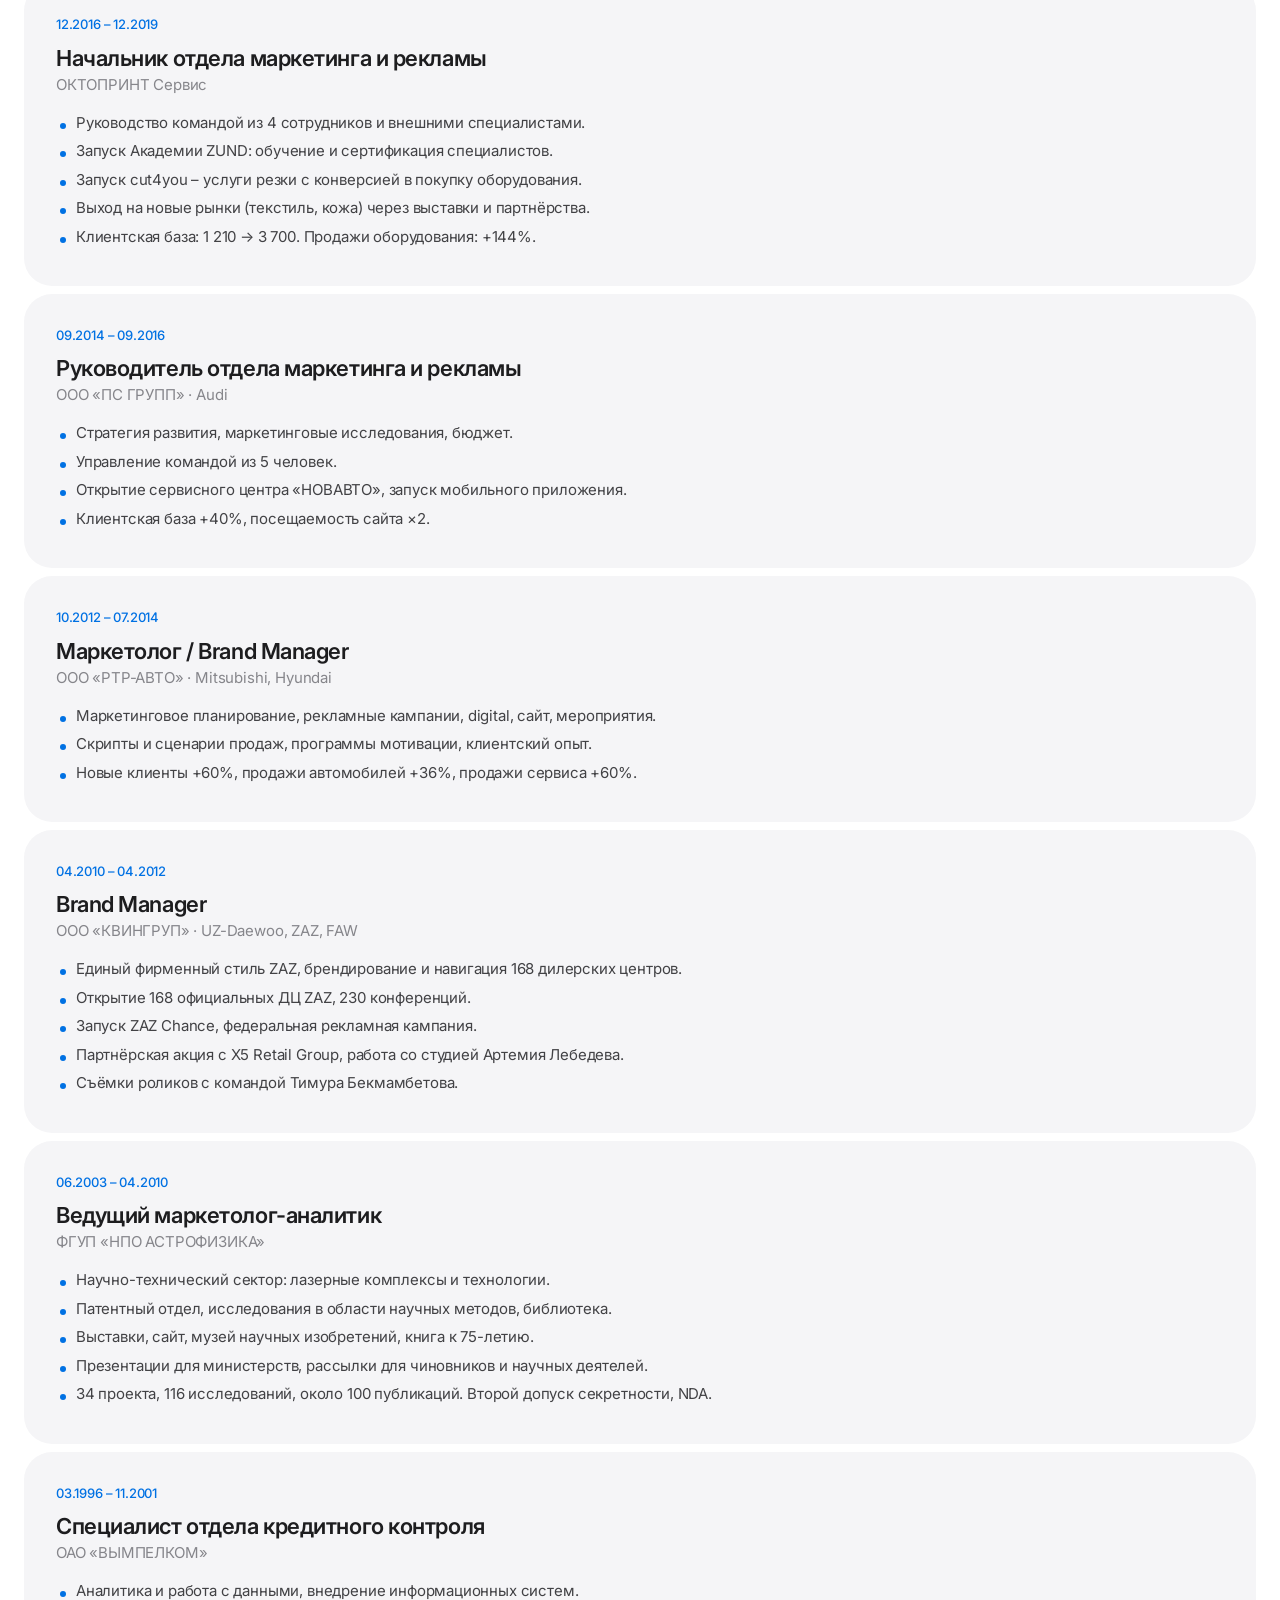
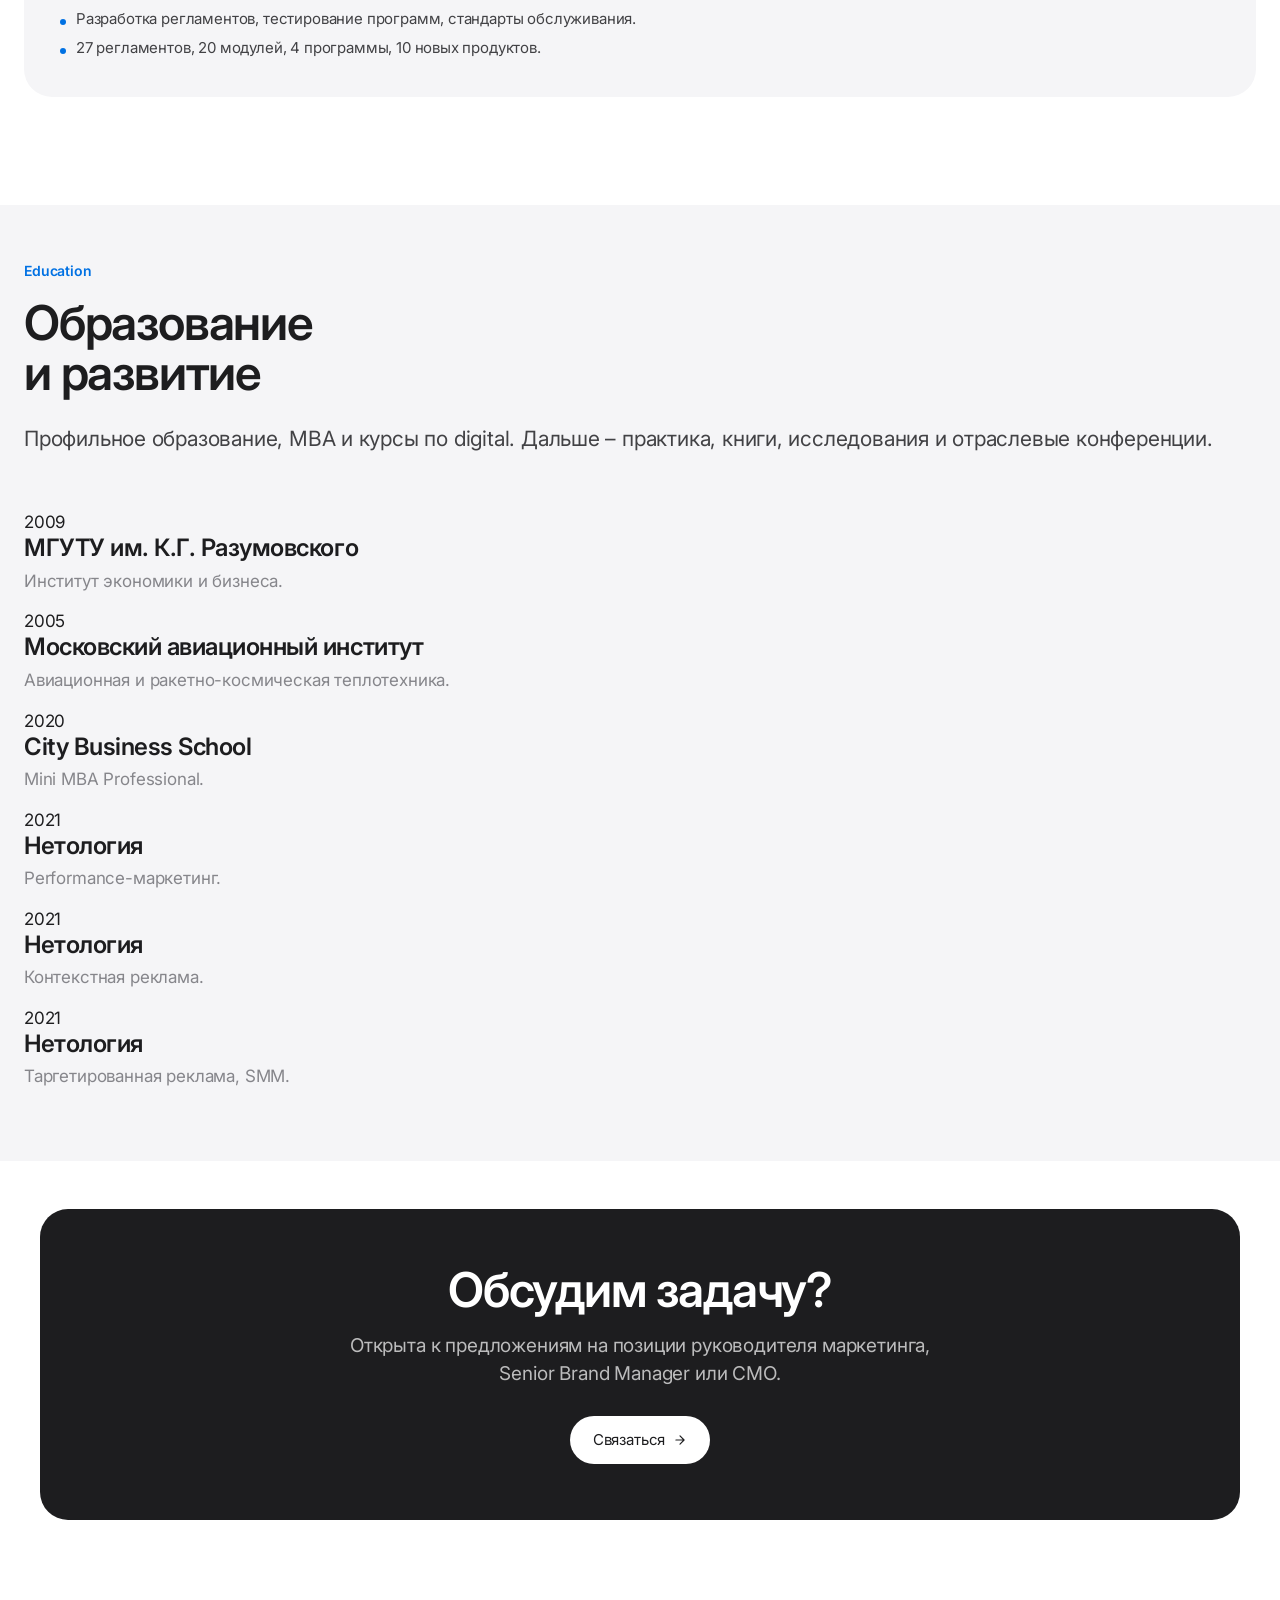
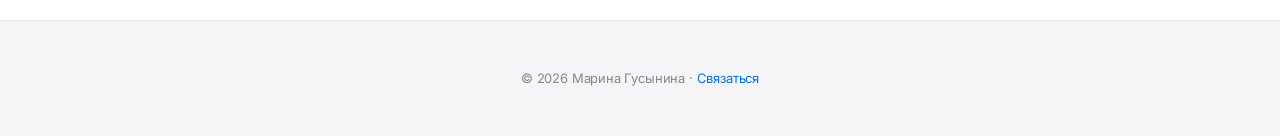
==== commit 6018a69b: "Update experience years and budget details in about.html" ====
--- a/about.html
+++ b/about.html
@@ -4,7 +4,7 @@
 <meta charset="UTF-8">
 <meta name="viewport" content="width=device-width, initial-scale=1.0">
 <title>Опыт – Марина Гусынина, Head of Marketing &amp; Brand</title>
-<meta name="description" content="Опыт и образование Марины Гусыниной: 27+ лет в маркетинге, B2B и B2C, управление бюджетами от 250 млн ₽.">
+<meta name="description" content="Опыт и образование Марины Гусыниной: 23+ лет в маркетинге, B2B и B2C, управление бюджетами от 250 млн ₽.">
 <link rel="icon" type="image/png" href="favicon.png">
 <link rel="preconnect" href="https://fonts.googleapis.com">
 <link rel="preconnect" href="https://fonts.gstatic.com" crossorigin>
@@ -34,7 +34,7 @@
 <section class="container-wide">
   <div class="eyebrow">Experience · Education</div>
   <h2>Опыт и образование</h2>
-  <p class="lead">27+ лет в маркетинге. От научного сектора и автомобильного бизнеса до промышленного B2B и мультибрендового портфеля. Ниже – ключевые роли и проекты.</p>
+  <p class="lead">23+ лет в маркетинге. От научного сектора и автомобильного бизнеса до промышленного B2B и мультибрендового портфеля. Ниже – ключевые роли и проекты.</p>
 
   <div class="timeline">
 
@@ -44,7 +44,7 @@
       <div class="company">FRANK AUTO · Москва</div>
       <ul>
         <li>Полный маркетинговый контур: Brand, Strategy, Communications, Digital, Performance, Analytics, CRM, Events, Customer Experience, Dealer Standards, Budget, Agencies.</li>
-        <li>Бюджет от 250 млн ₽ в год – минимальный из тех, которыми я управляла.</li>
+        <li>Бюджет 250 млн ₽ в год – минимальный из тех, которыми я управляла.</li>
         <li>Запуск бренда ROX и открытие ДЦ Вешки.</li>
         <li>Внедрение Calltouch + Bitrix24 + Smartis, снижение CAC на 60%.</li>
         <li>Управление Avito / Auto.ru: модельный микс, приоритеты по stock, медийная реклама.</li>
@@ -56,7 +56,7 @@
       <h3>Senior Brand Manager</h3>
       <div class="company">ГК КЛЮЧАВТО · Москва</div>
       <ul>
-        <li>Мультибрендовый маркетинг: 9 брендов в параллель – CHERY, EXEED, GEELY, BELGEE, JETOUR, KAI, BAIC, OMODA, JAECOO и мультибренды.</li>
+        <li>Мультибрендовый маркетинг: 9+ брендов в параллель – CHERY, EXEED, GEELY, BELGEE, JETOUR, KAI, BAIC, OMODA, JAECOO и мультибренды.</li>
         <li>Годовое маркетинговое планирование и медиапланирование для каждого бренда.</li>
         <li>Brand management, BTL, digital-коммуникации, сайты, SEO, соцсети.</li>
         <li>Лидогенерация, Calltouch, CRM, лид-формы, RocketData.</li>
@@ -173,12 +173,12 @@
 
     <div class="principles" style="margin-top: 56px;">
       <div class="principle">
-        <div class="num">2006</div>
+        <div class="num">2009</div>
         <h3>МГУТУ им. К.Г. Разумовского</h3>
         <p>Институт экономики и бизнеса.</p>
       </div>
       <div class="principle">
-        <div class="num">1999</div>
+        <div class="num">2005</div>
         <h3>Московский авиационный институт</h3>
         <p>Авиационная и ракетно-космическая теплотехника.</p>
       </div>
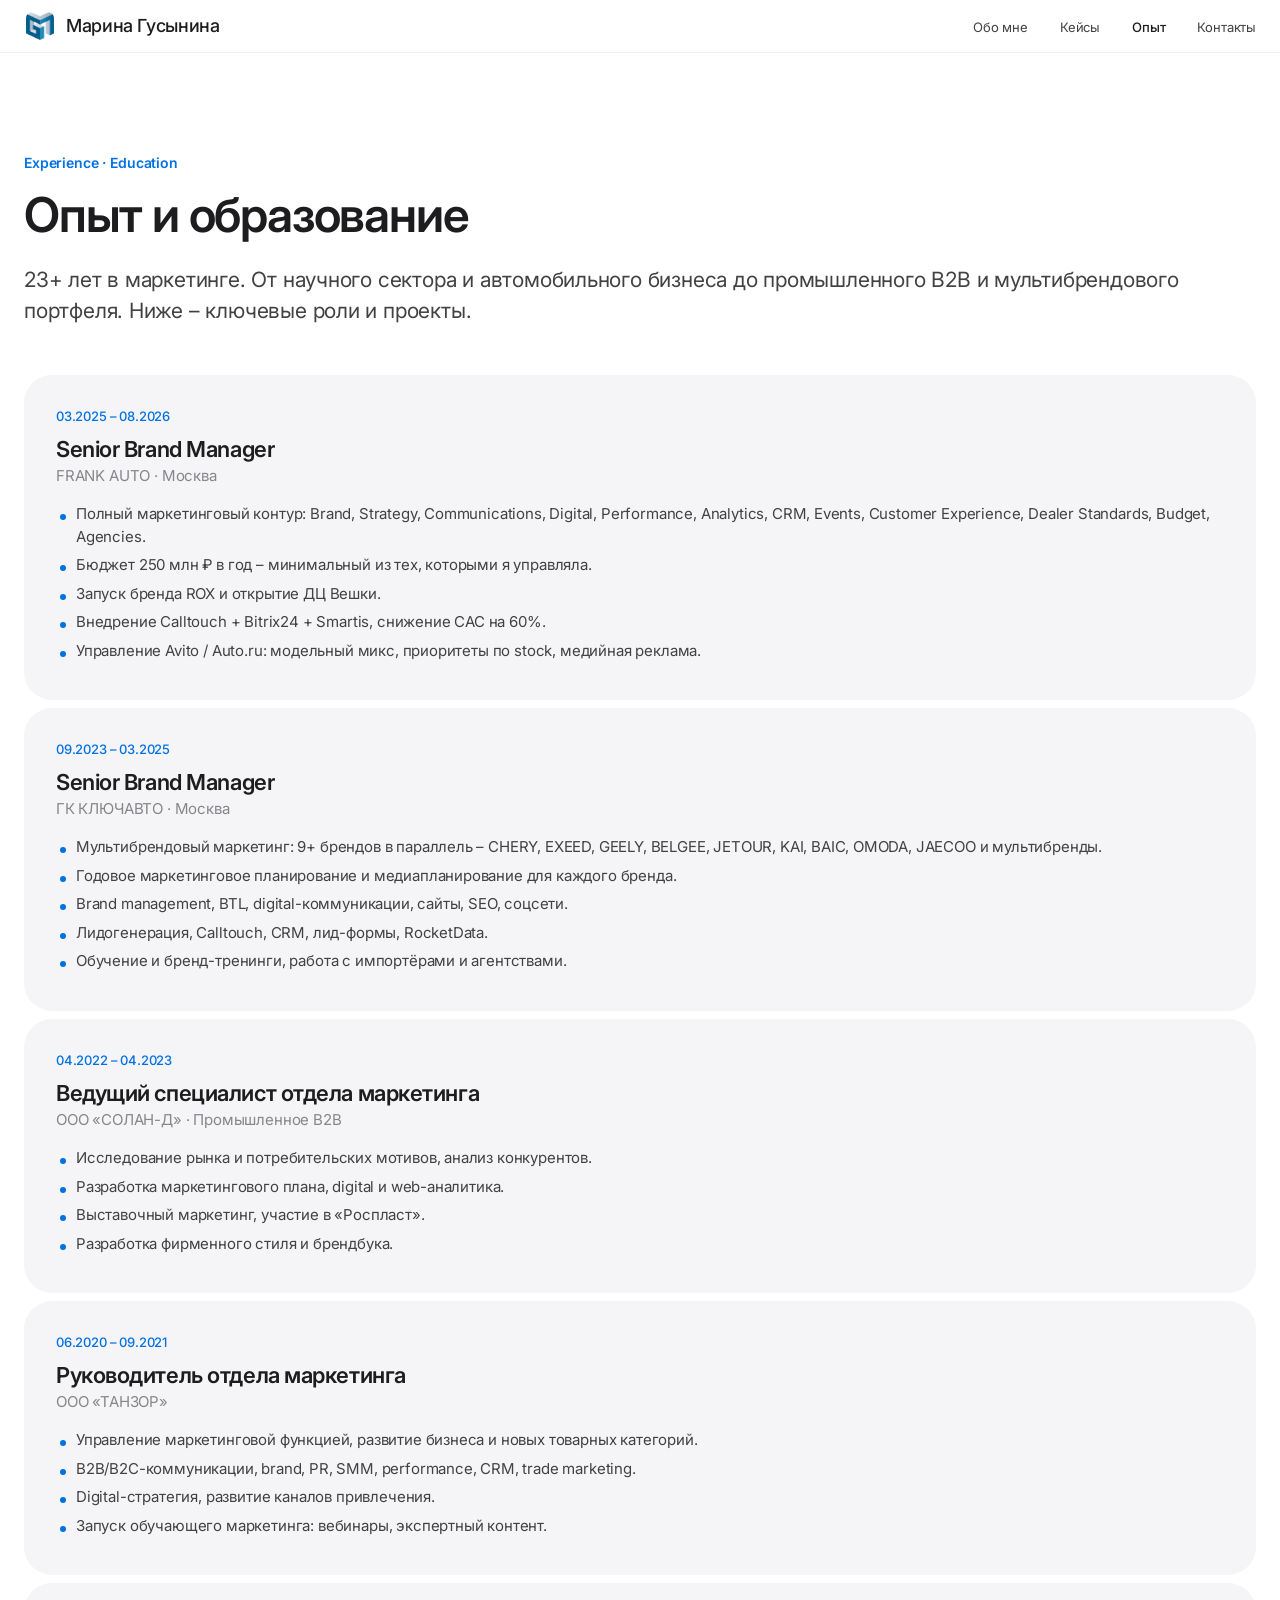
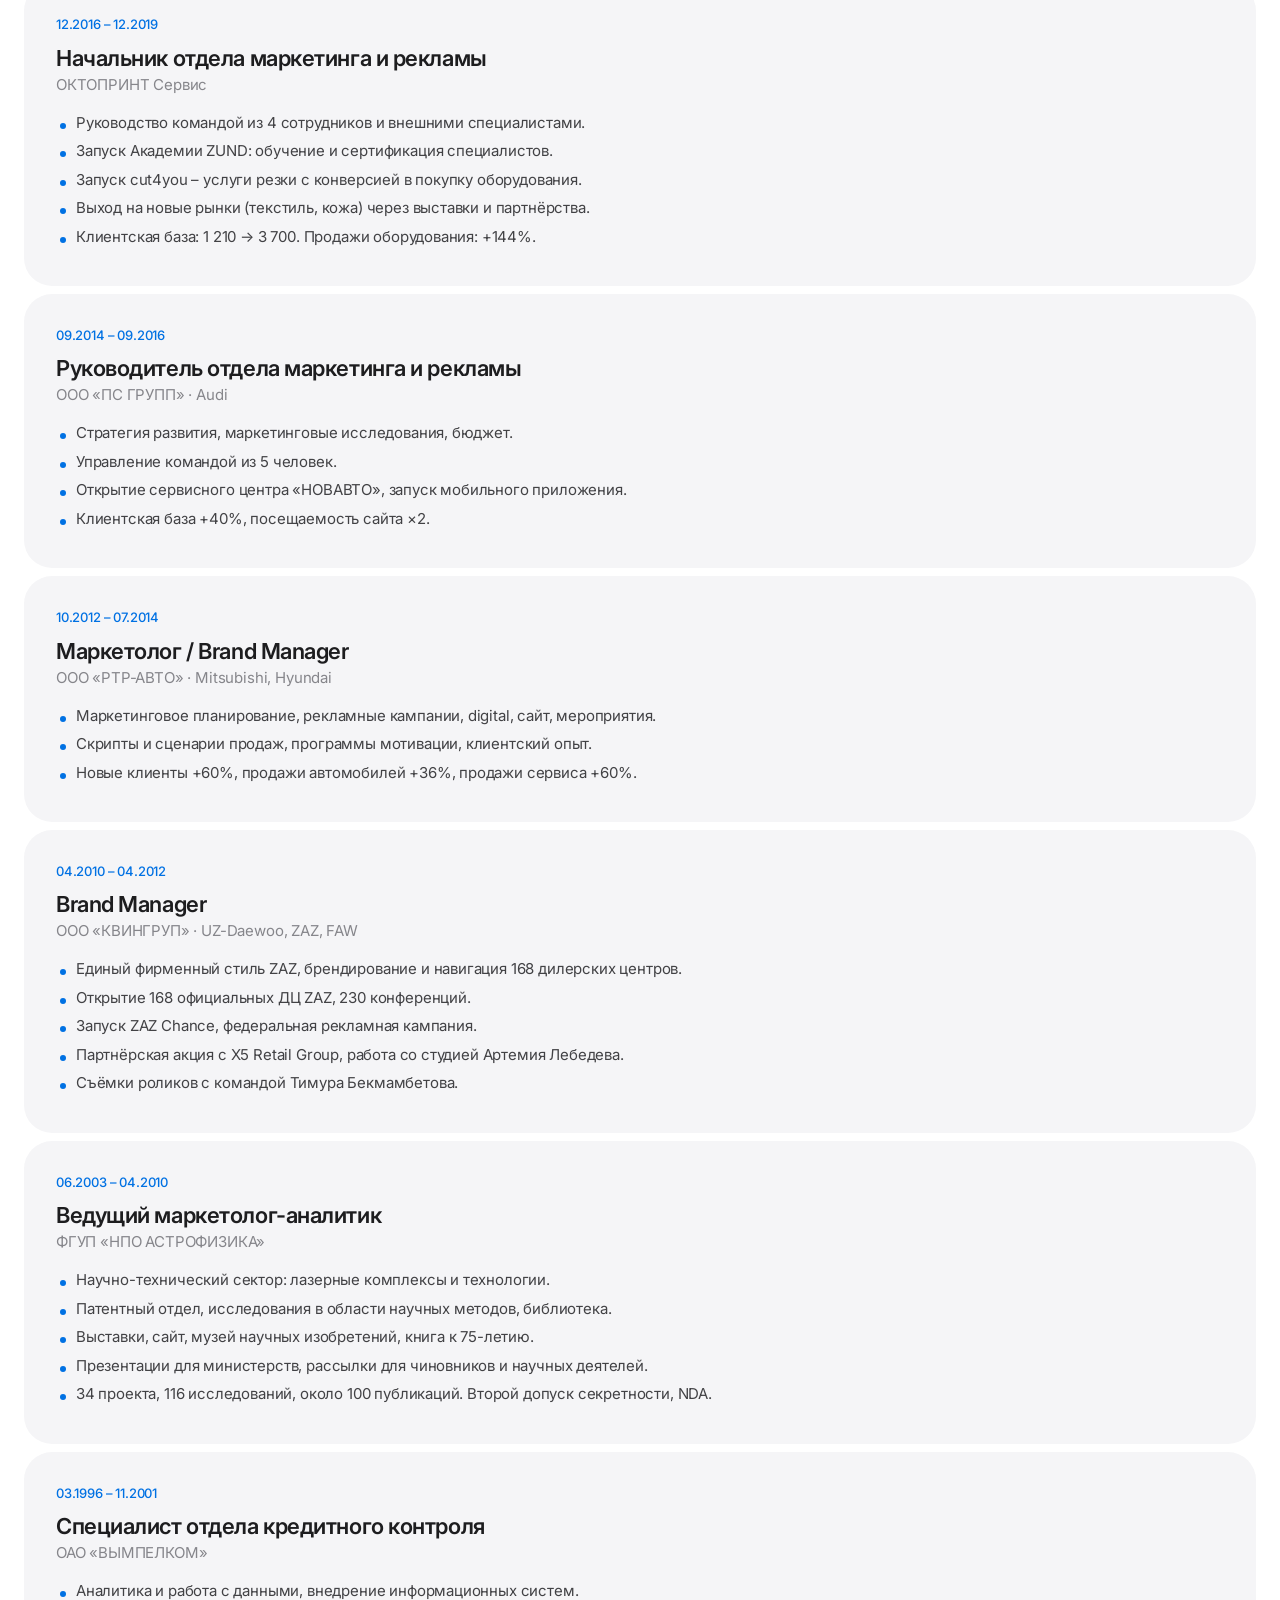
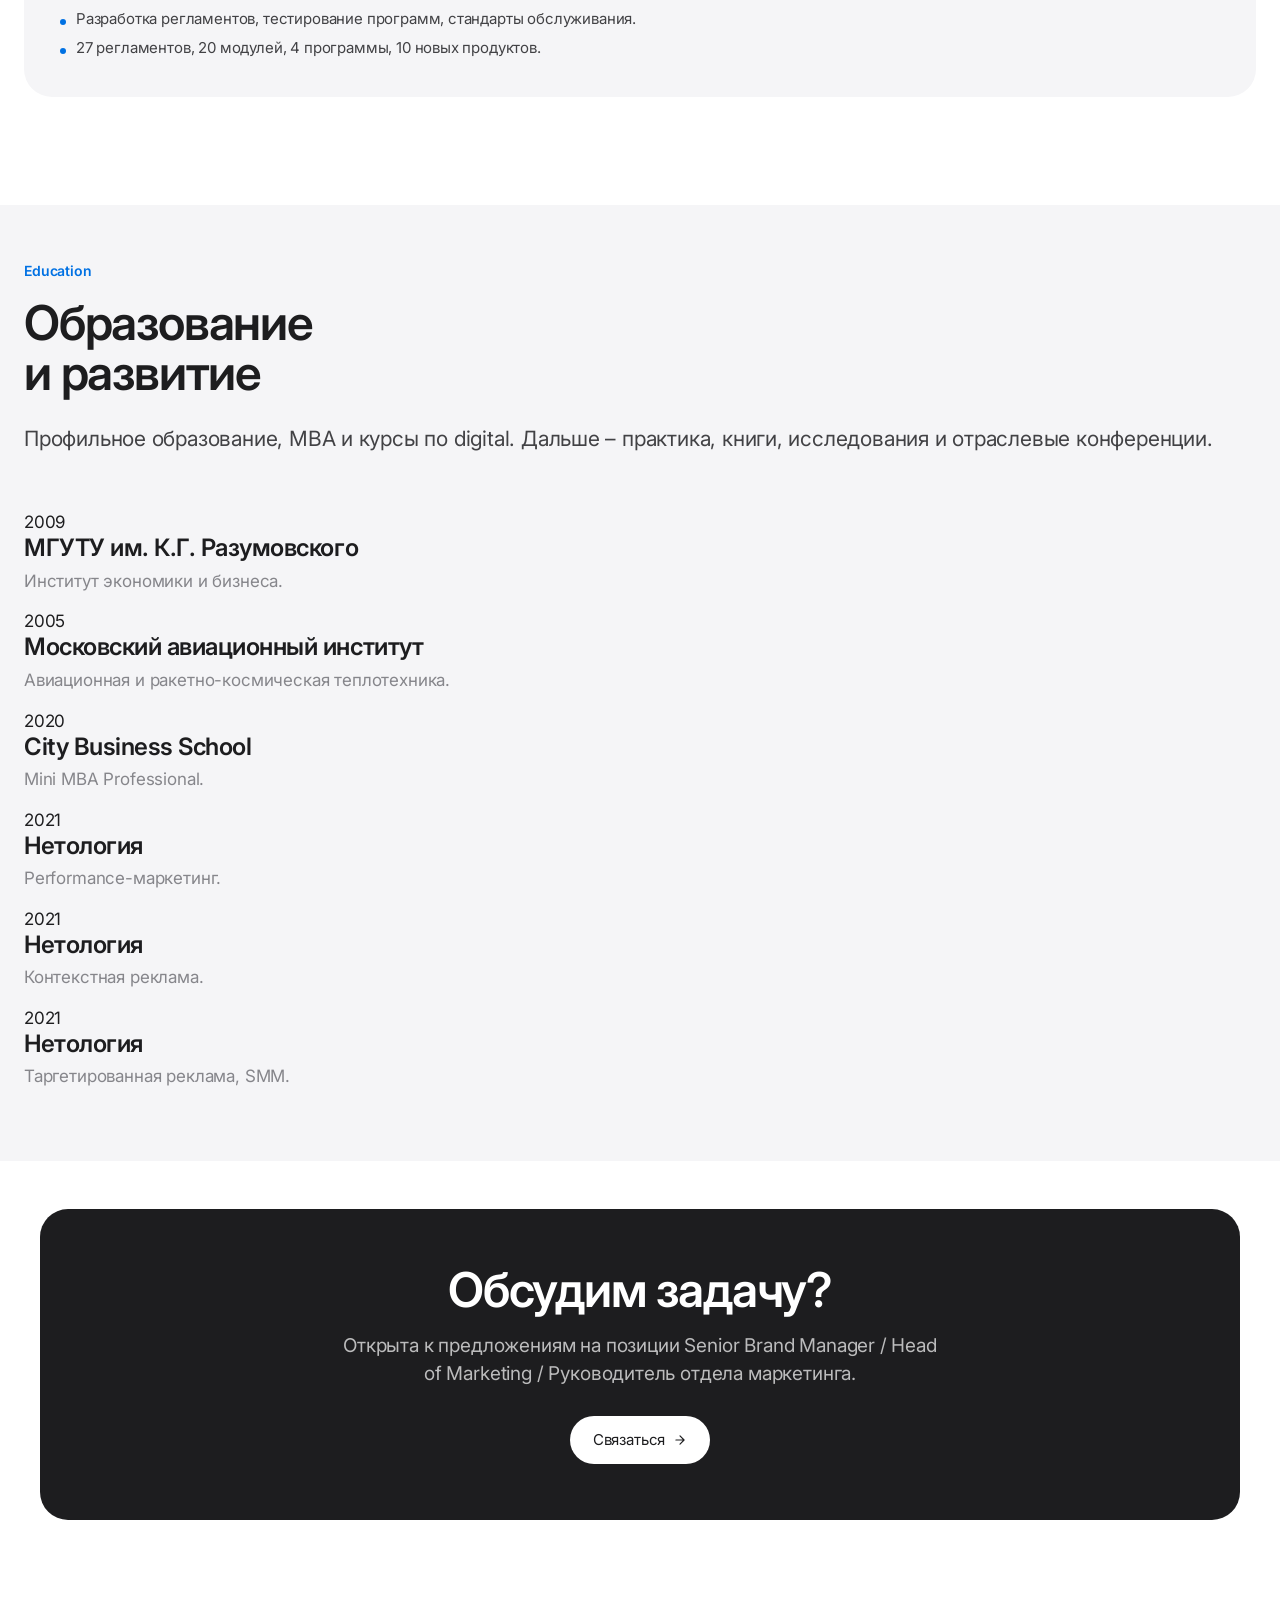
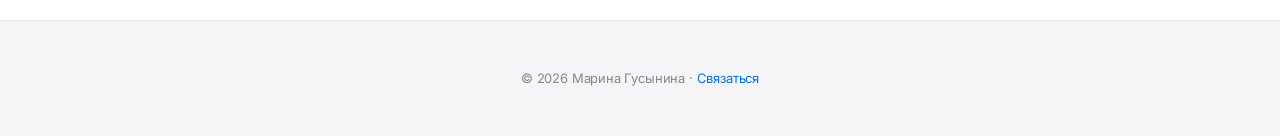
==== commit ec6d434e: "Update job position descriptions in about.html" ====
--- a/about.html
+++ b/about.html
@@ -210,7 +210,7 @@
 <div style="padding: 0 24px;">
   <div class="cta-banner">
     <h2>Обсудим задачу?</h2>
-    <p>Открыта к предложениям на позиции руководителя маркетинга, Senior Brand Manager или CMO.</p>
+    <p>Открыта к предложениям на позиции Senior Brand Manager / Head of Marketing / Руководитель отдела маркетинга.</p>
     <a href="contacts.html" class="btn btn-primary">
       Связаться
       <svg width="14" height="14" viewBox="0 0 24 24" fill="none" stroke="currentColor" stroke-width="2" stroke-linecap="round" stroke-linejoin="round"><path d="M5 12h14M12 5l7 7-7 7"/></svg>
